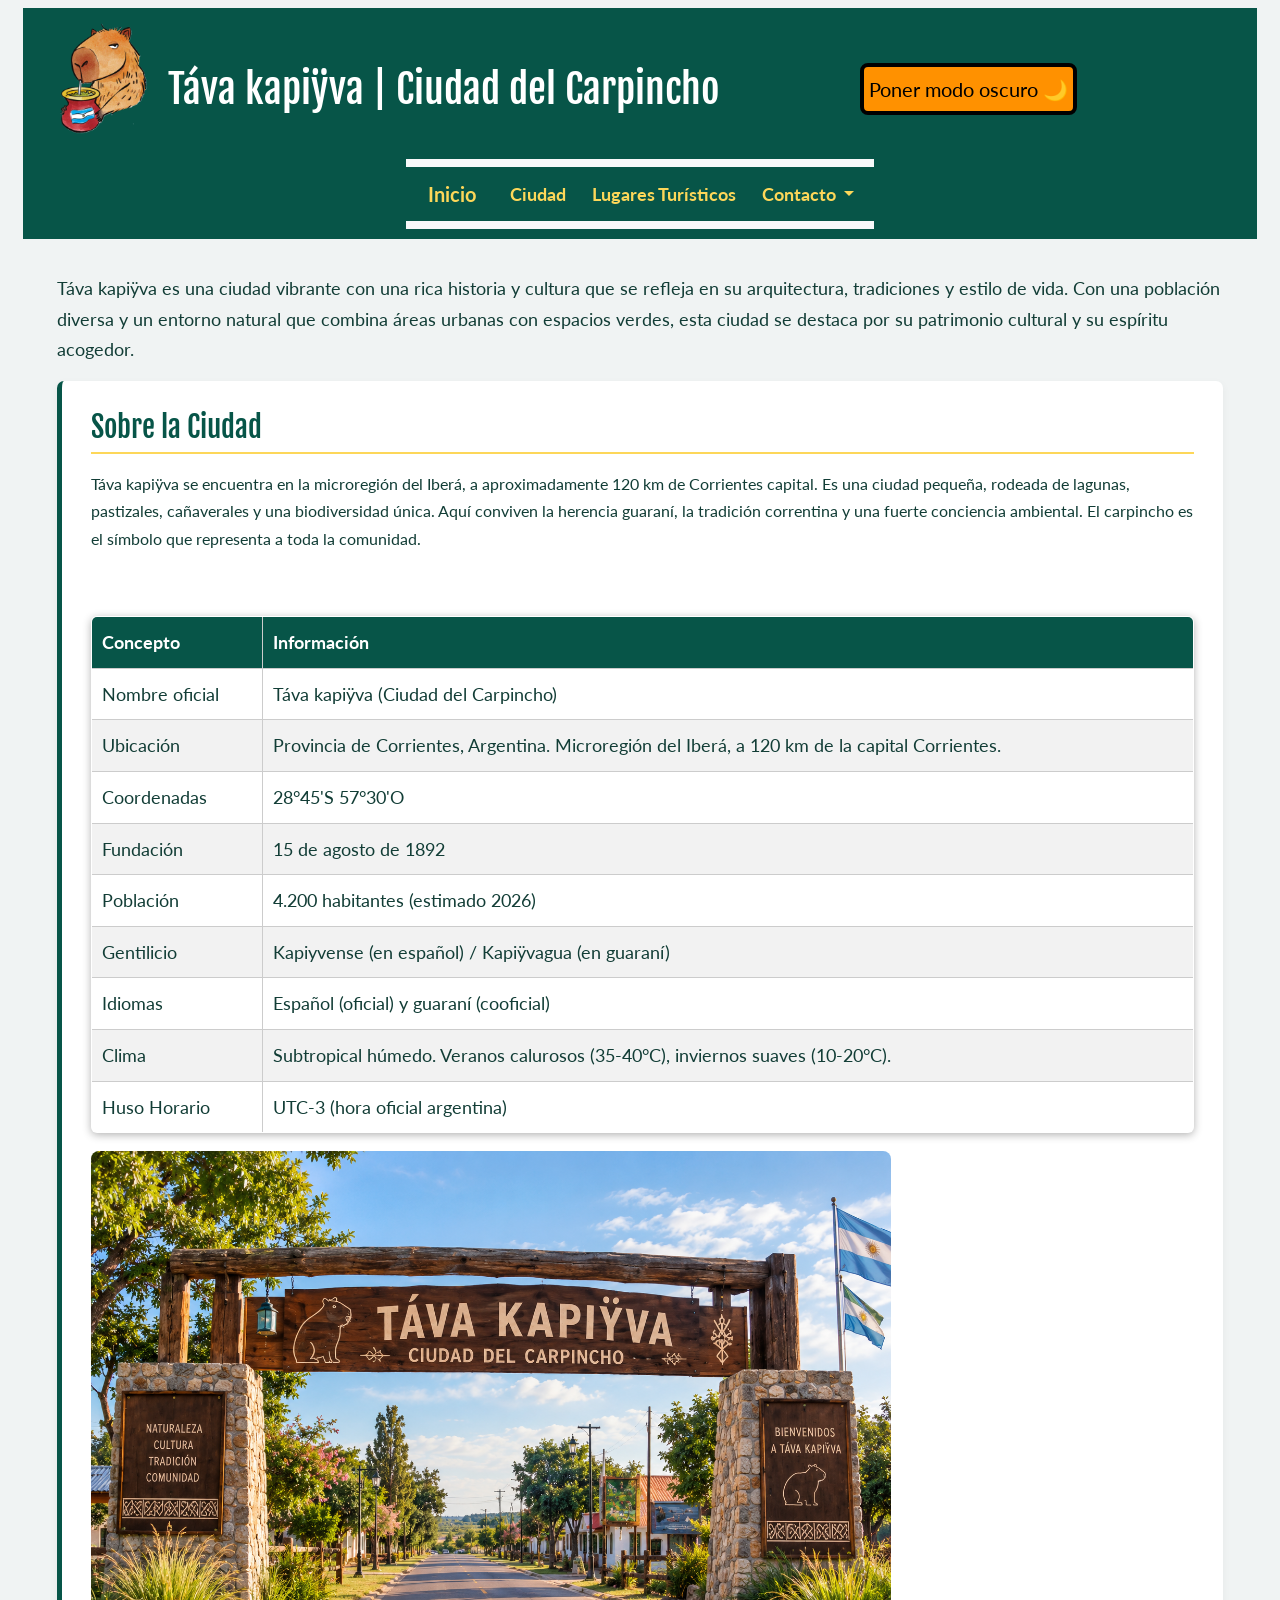
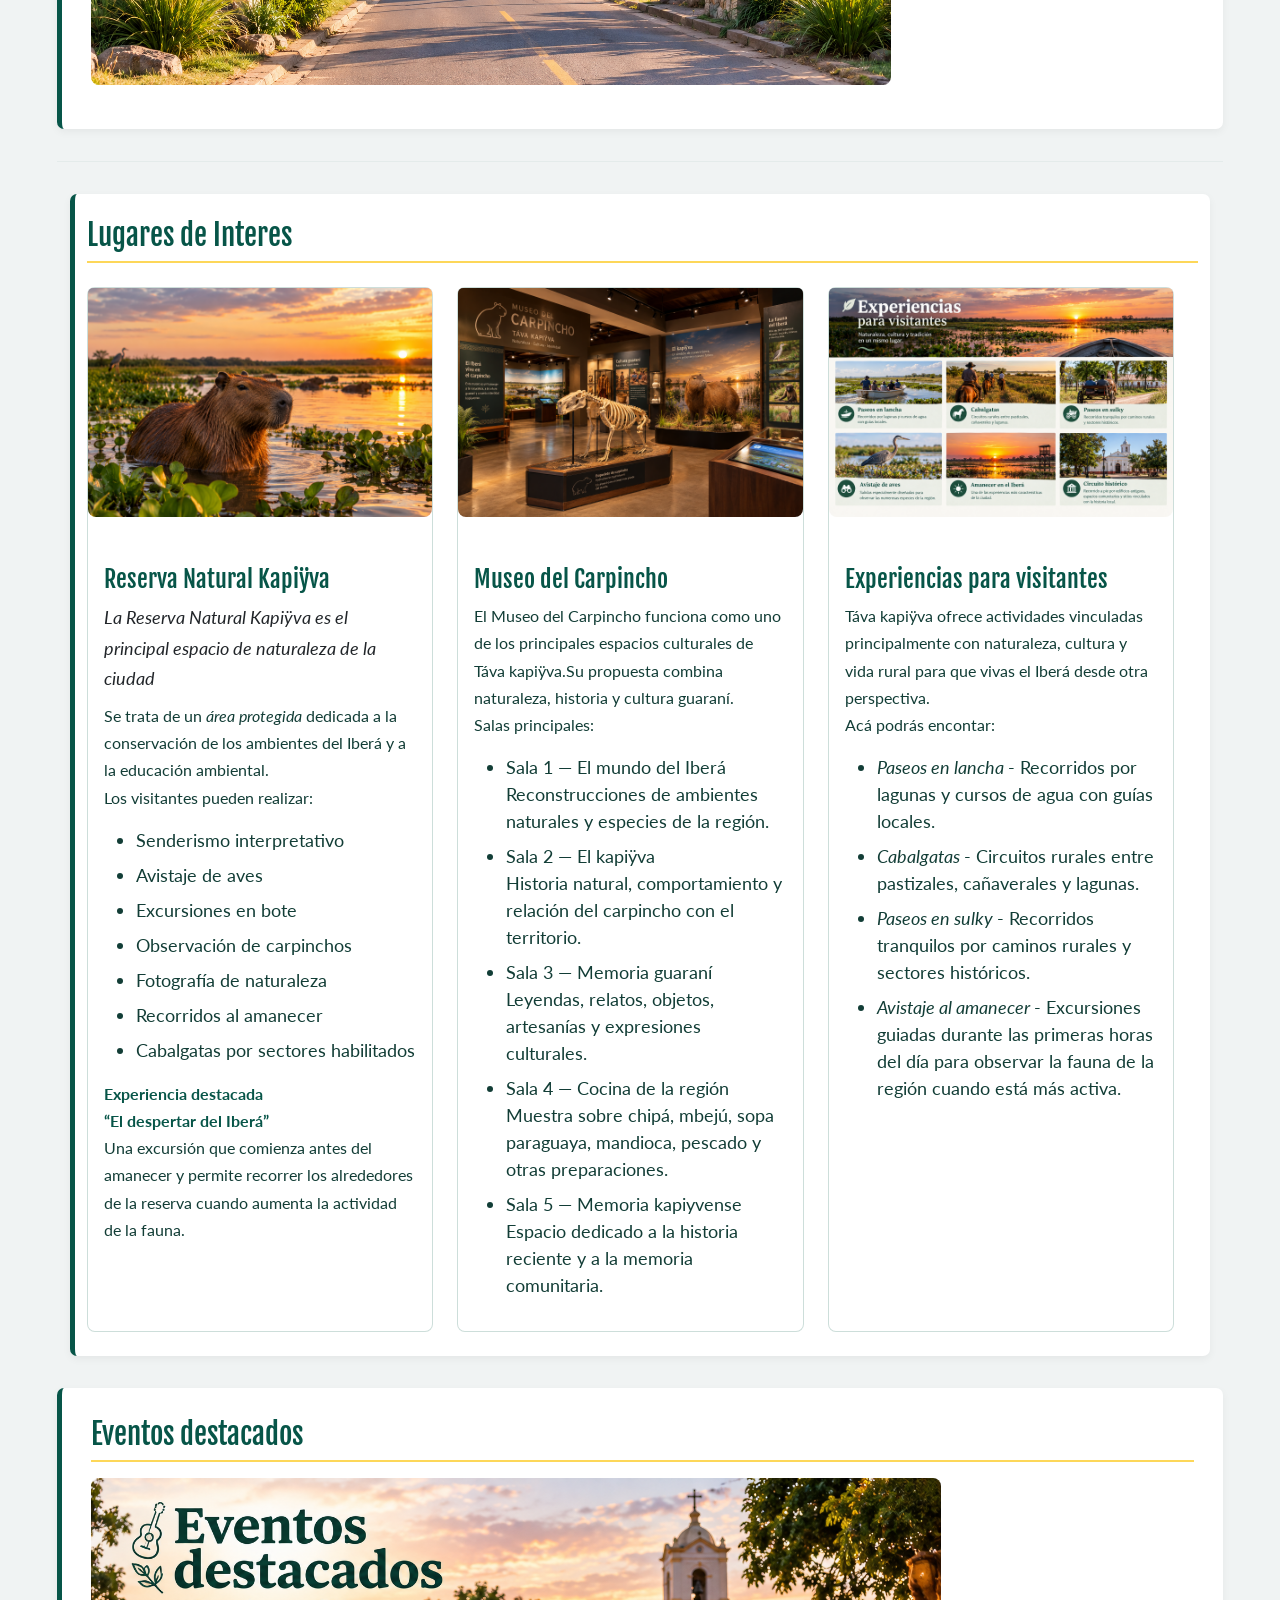
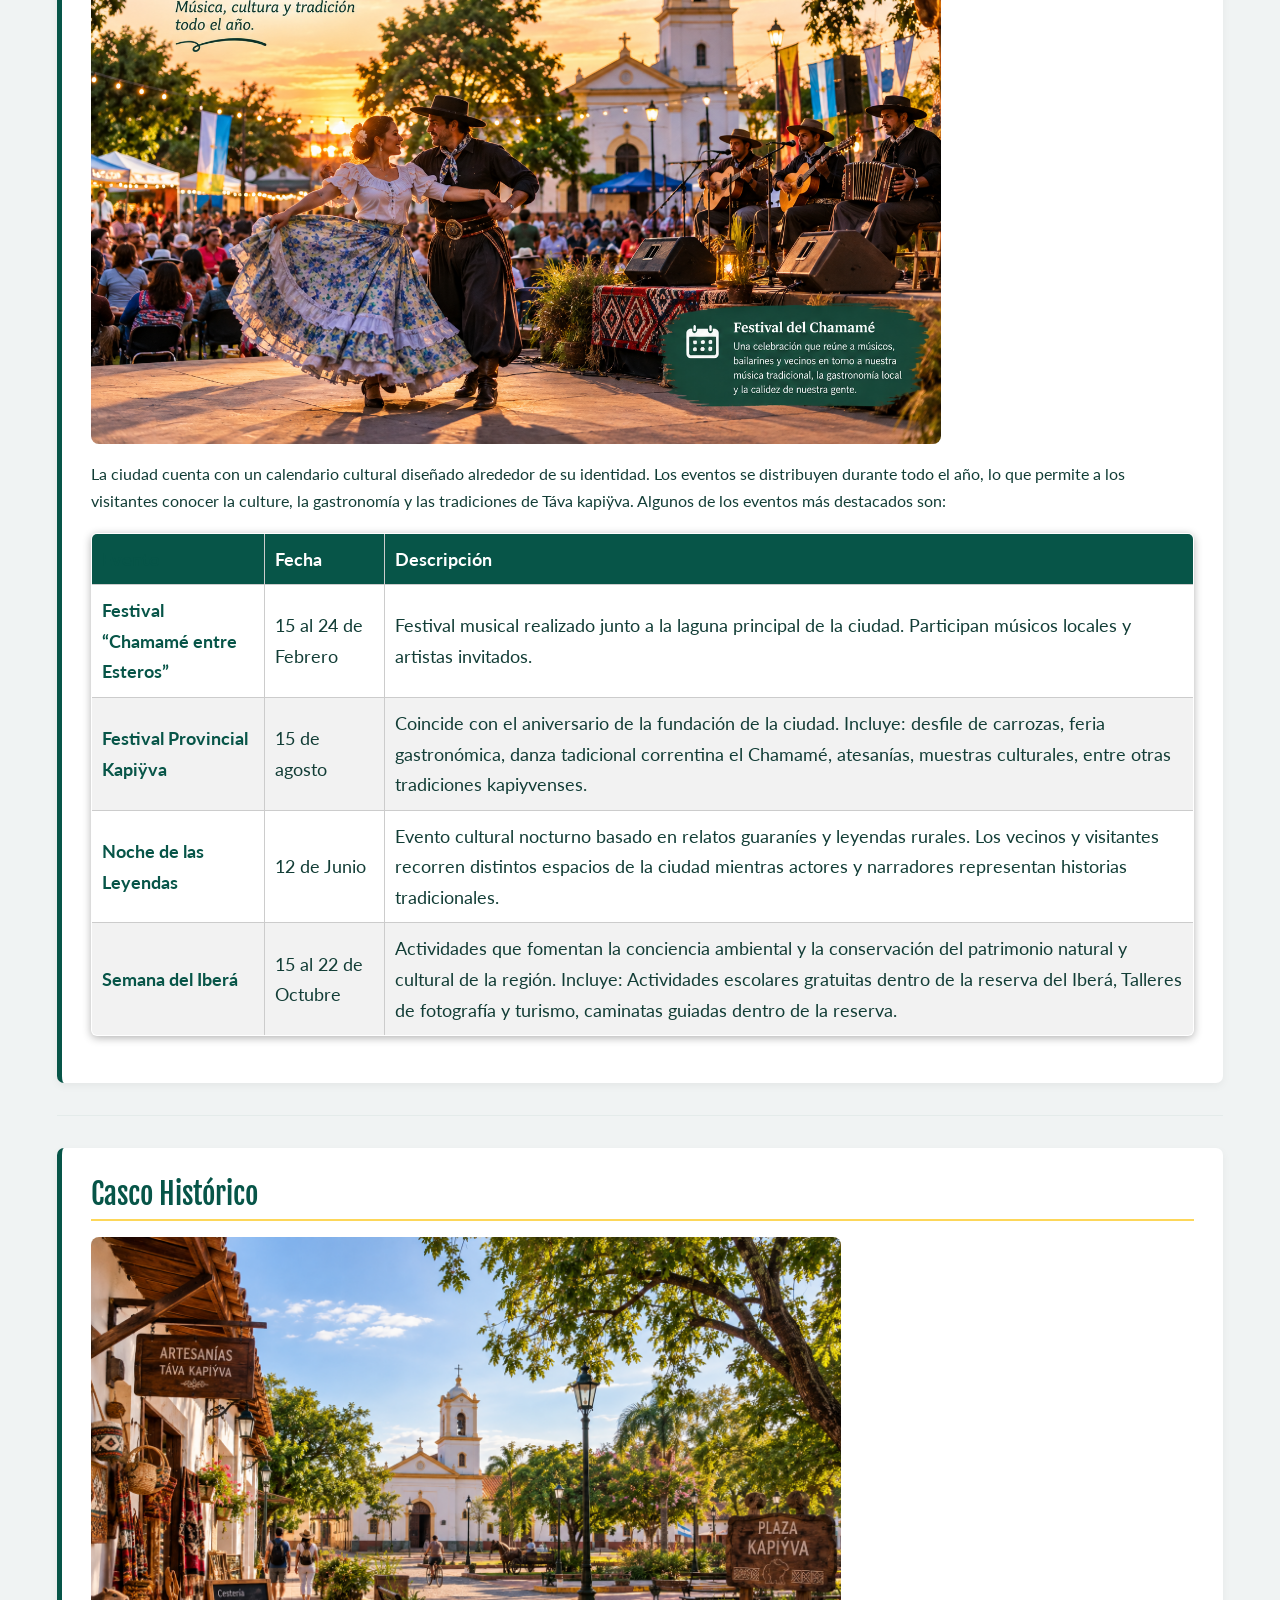
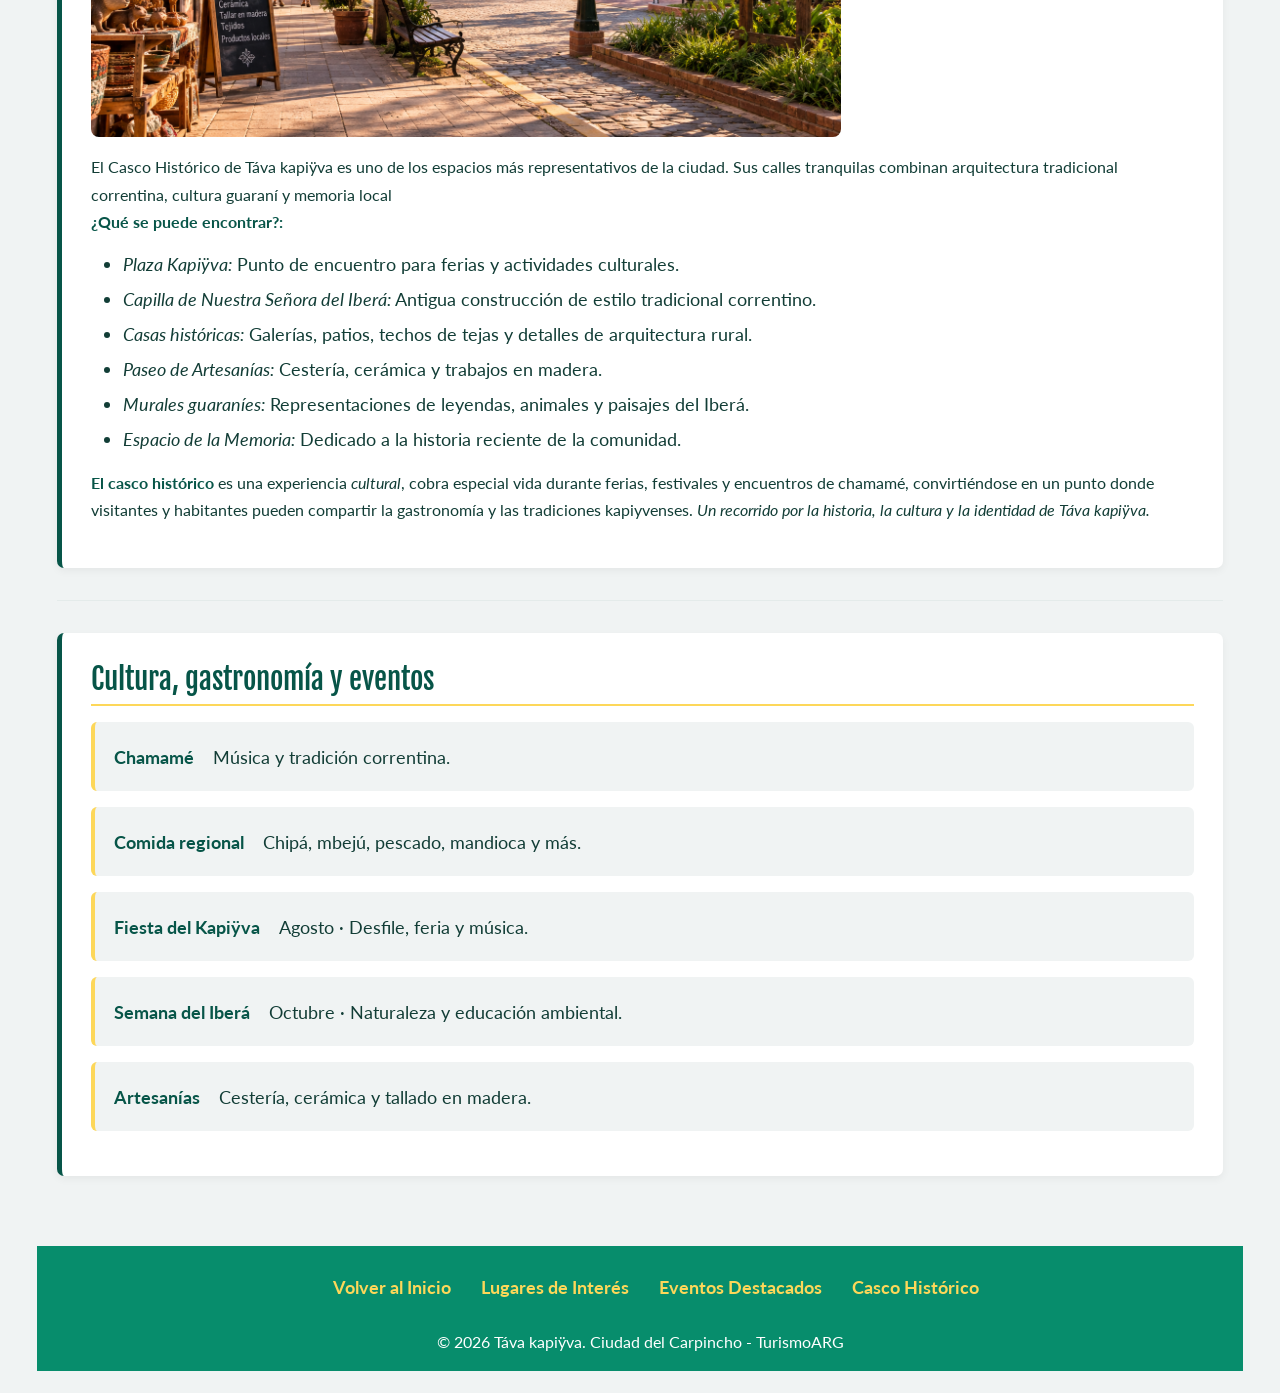
==== index.html @ 10a4587e "feat: Agregue un boton para poner modo oscuro o claro" ====
<!DOCTYPE html>
<html lang="es">

<head>
    <meta charset="UTF-8">
    <meta name="viewport" content="width=device-width, initial-scale=1.0">
    <title> Táva kapiÿva - TursimoARG </title>

    <link rel="shortcut icon" href="./Imagenes/logo-corrientes.png">

    <link href="https://cdn.jsdelivr.net/npm/bootstrap@5.3.3/dist/css/bootstrap.min.css" rel="stylesheet">
    <link rel="preconnect" href="https://fonts.googleapis.com">
    <link rel="preconnect" href="https://fonts.gstatic.com" crossorigin>

    <link href="https://fonts.googleapis.com/css2?family=Fjalla+One&display=swap" rel="stylesheet">
    <link rel="preconnect" href="https://fonts.googleapis.com">
    <link rel="preconnect" href="https://fonts.gstatic.com" crossorigin>

    <link
        href="https://fonts.googleapis.com/css2?family=Lato:ital,wght@0,100;0,300;0,400;0,700;0,900;1,100;1,300;1,400;1,700;1,900&display=swap"
        rel="stylesheet">
    <link rel="stylesheet" href="CSS/estilos.css">
</head>

<body>
    <header id="Inicio">
        <div>
            <img src="Imagenes/logo-corrientes.png" alt="Logo de Táva kapiÿva">
            <h1> Táva kapiÿva | Ciudad del Carpincho </h1>
            <button id="btn-cambio"> Poner modo oscuro 🌙 </button>
        </div>
        <nav class="navbar navbar-expand-lg bg-body-tertiary">
        <div class="container-fluid">
            <a class="navbar-brand" href="index.html"> Inicio </a>
            <button class="navbar-toggler" type="button" data-bs-toggle="collapse" data-bs-target="#navbarScroll" aria-controls="navbarScroll" aria-expanded="false" aria-label="Toggle navigation">
            <span class="navbar-toggler-icon"></span>
            </button>
            <div class="collapse navbar-collapse" id="navbarScroll">
            <ul class="navbar-nav me-auto my-2 my-lg-0 navbar-nav-scroll">
                <li class="nav-item">
                <a class="nav-link" href="ciudad.html"> Ciudad </a>
                </li>
                <li class="nav-item">
                <a class="nav-link" href="lugares.html"> Lugares Turísticos </a>
                </li>
                <li class="nav-item dropdown">
                <a class="nav-link dropdown-toggle" href="contacto.html" role="button" data-bs-toggle="dropdown" aria-expanded="false">
                    Contacto
                </a>
                <ul class="dropdown-menu">
                    <li><a class="dropdown-item" href="contacto.html"> Ir a Contacto </a></li>
                    <li><a class="dropdown-item" href="mailto:turismotavacorrientes@gmail.com" rel="noopener noreferrer"> Escribinos </a></li>
                </ul>
            </ul>
            </div>
        </div>
        </nav>
    </header>

    <main>
        <div>
            <p> Táva kapiÿva es una ciudad vibrante con una rica historia y cultura que se refleja en su arquitectura,
                tradiciones y estilo de vida. Con una población diversa y un entorno natural que combina áreas urbanas
                con espacios verdes, esta ciudad se destaca por su patrimonio cultural y su espíritu acogedor. </p>
        </div>
        <section id="SobreLaCiudad">
            <h2> Sobre la Ciudad </h2>
            <div>
                <p>
                    Táva kapiÿva se encuentra en la microregión del Iberá, a aproximadamente 120 km de Corrientes
                    capital. Es una ciudad pequeña, rodeada de lagunas, pastizales, cañaverales y una biodiversidad
                    única. Aquí conviven la herencia guaraní, la tradición correntina y una fuerte conciencia ambiental.
                    El carpincho es el símbolo que representa a toda la comunidad.
                </p>
            </div>
            <br>
            <table border="1">
                <thead>
                    <tr>
                        <th>
                            Concepto
                        </th>
                        <th>
                            Información
                        </th>
                    </tr>
                </thead>
                <tbody>
                    <tr>
                        <td>
                            Nombre oficial
                        </td>
                        <td>
                            Táva kapiÿva (Ciudad del Carpincho)
                        </td>
                    </tr>
                    <tr>
                        <td>
                            Ubicación
                        </td>
                        <td>
                            Provincia de Corrientes, Argentina. Microregión del Iberá, a 120 km de la capital
                            Corrientes.
                        </td>
                    </tr>
                    <tr>
                        <td>
                            Coordenadas
                        </td>
                        <td>
                            28°45'S 57°30'O
                        </td>
                    </tr>
                    <tr>
                        <td>
                            Fundación
                        </td>
                        <td>
                            15 de agosto de 1892
                        </td>
                    </tr>
                    <tr>
                        <td>
                            Población
                        </td>
                        <td>
                            4.200 habitantes (estimado 2026)
                        </td>
                    </tr>
                    <tr>
                        <td>
                            Gentilicio
                        </td>
                        <td>
                            Kapiyvense (en español) / Kapiÿvagua (en guaraní)
                        </td>
                    </tr>
                    <tr>
                        <td>
                            Idiomas
                        </td>
                        <td>
                            Español (oficial) y guaraní (cooficial)
                        </td>
                    </tr>
                    <tr>
                        <td>
                            Clima
                        </td>
                        <td>
                            Subtropical húmedo. Veranos calurosos (35-40°C), inviernos suaves (10-20°C).
                        </td>
                    </tr>
                    <tr>
                        <td>
                            Huso Horario
                        </td>
                        <td>
                            UTC-3 (hora oficial argentina)
                        </td>
                    </tr>
                </tbody>
            </table>
            <img src="Imagenes/EntradadelaCiudad.png" alt="Entrada de Táva kapiÿva" width="800">
        </section>
        <hr>
        <section id="LugaresDeInteres" class="container py-4">
            <h2 class="mb-4"> Lugares de Interes </h2>

            <div class="row g-4">

                <div class="col-12 col-md-6 col-lg-4">
                    <div class="card h-100">
                        <img src="Imagenes/CarpinchoenelIberá.png" class="card-img-top" alt="Carpincho en el Iberá">
                        <div class="card-body">
                            <h3 class="card-title"> Reserva Natural Kapiÿva </h3>
                            <em> La Reserva Natural Kapiÿva es el principal espacio de naturaleza de la ciudad </em>
                            <p class="card-text mt-2">
                                Se trata de un <em>área protegida</em> dedicada a la conservación de los ambientes del
                                Iberá y a la educación ambiental.<br> Los visitantes pueden realizar:
                            </p>
                            <ul>
                                <li> Senderismo interpretativo </li>
                                <li> Avistaje de aves </li>
                                <li> Excursiones en bote </li>
                                <li> Observación de carpinchos </li>
                                <li> Fotografía de naturaleza </li>
                                <li> Recorridos al amanecer </li>
                                <li> Cabalgatas por sectores habilitados </li>
                            </ul>
                            <p class="card-text">
                                <strong>Experiencia destacada</strong><br>
                                <strong>“El despertar del Iberá”</strong><br> Una excursión que comienza antes del
                                amanecer y permite recorrer los alrededores de la reserva cuando aumenta la actividad de
                                la fauna.
                            </p>
                        </div>
                    </div>
                </div>

                <div class="col-12 col-md-6 col-lg-4">
                    <div class="card h-100">
                        <img src="Imagenes/MuseodelCarpincho.png" class="card-img-top" alt="Museo del Carpincho">
                        <div class="card-body">
                            <h3 class="card-title">Museo del Carpincho</h3>
                            <p class="card-text">
                                El Museo del Carpincho funciona como uno de los principales espacios culturales de Táva
                                kapiÿva.Su propuesta combina naturaleza, historia y cultura guaraní. <br> Salas
                                principales:
                            </p>
                            <ul>
                                <li>
                                    Sala 1 — El mundo del Iberá <br> Reconstrucciones de ambientes naturales y especies
                                    de la región.
                                </li>
                                <li>
                                    Sala 2 — El kapiÿva <br> Historia natural, comportamiento y relación del carpincho
                                    con el territorio.
                                </li>
                                <li>
                                    Sala 3 — Memoria guaraní<br> Leyendas, relatos, objetos, artesanías y expresiones
                                    culturales.
                                </li>
                                <li>
                                    Sala 4 — Cocina de la región<br> Muestra sobre chipá, mbejú, sopa paraguaya,
                                    mandioca, pescado y otras preparaciones.
                                </li>
                                <li>
                                    Sala 5 — Memoria kapiyvense<br>Espacio dedicado a la historia reciente y a la
                                    memoria comunitaria.
                                </li>
                            </ul>
                        </div>
                    </div>
                </div>

                <div class="col-12 col-md-6 col-lg-4">
                    <div class="card h-100">
                        <img src="Imagenes/ExperienciasparaVisitantes.png" class="card-img-top"
                            alt="Ejemplos de algunas experiencias para los visitantes">
                        <div class="card-body">
                            <h3 class="card-title"> Experiencias para visitantes </h3>
                            <p class="card-text">
                                Táva kapiÿva ofrece actividades vinculadas principalmente con naturaleza, cultura y vida
                                rural para que vivas el Iberá desde otra perspectiva.<br>Acá podrás encontar:
                            </p>
                            <ul>
                                <li>
                                    <em> Paseos en lancha </em> - Recorridos por lagunas y cursos de agua con guías
                                    locales.
                                </li>
                                <li>
                                    <em> Cabalgatas </em> - Circuitos rurales entre pastizales, cañaverales y lagunas.
                                </li>
                                <li>
                                    <em> Paseos en sulky </em> - Recorridos tranquilos por caminos rurales y sectores
                                    históricos.
                                </li>
                                <li>
                                    <em> Avistaje al amanecer </em> - Excursiones guiadas durante las primeras horas del
                                    día para observar la fauna de la región cuando está más activa.
                                </li>
                            </ul>
                        </div>
                    </div>
                </div>

            </div>
        </section>
        <section id="EventosDestacados">
            <h2> Eventos destacados </h2>
            <img src="Imagenes/EventosDestacados.png"
                alt="El Festival del Chamame uno de los Eventos Destacados de Táva Kapiÿva" width="850">
            <p>
                La ciudad cuenta con un calendario cultural diseñado alrededor de su identidad. Los eventos se
                distribuyen durante todo el año, lo que permite a los visitantes conocer la culture, la gastronomía y
                las tradiciones de Táva kapiÿva. Algunos de los eventos más destacados son:
            </p>
            <table border="1">
                <thead>
                    <tr>
                        <th><strong> Evento </strong></th>
                        <th> Fecha </th>
                        <th> Descripción </th>
                    </tr>
                </thead>
                <tbody>
                    <tr>
                        <td> <strong> Festival “Chamamé entre Esteros” </strong> </td>
                        <td> 15 al 24 de Febrero </td>
                        <td> Festival musical realizado junto a la laguna principal de la ciudad. Participan músicos
                            locales y artistas invitados. </td>
                    </tr>
                    <tr>
                        <td> <strong>Festival Provincial Kapiÿva</strong> </td>
                        <td> 15 de agosto </td>
                        <td> Coincide con el aniversario de la fundación de la ciudad. Incluye: desfile de carrozas,
                            feria gastronómica, danza tadicional correntina el Chamamé, atesanías, muestras culturales,
                            entre otras tradiciones kapiyvenses. </td>
                    </tr>
                    <tr>
                        <td> <strong> Noche de las Leyendas </strong> </td>
                        <td> 12 de Junio </td>
                        <td> Evento cultural nocturno basado en relatos guaraníes y leyendas rurales. Los vecinos y
                            visitantes recorren distintos espacios de la ciudad mientras actores y narradores
                            representan historias tradicionales. </td>
                    </tr>
                    <tr>
                        <td> <strong> Semana del Iberá </strong> </td>
                        <td> 15 al 22 de Octubre </td>
                        <td> Actividades que fomentan la conciencia ambiental y la conservación del patrimonio natural y
                            cultural de la región. Incluye: Actividades escolares gratuitas dentro de la reserva del
                            Iberá, Talleres de fotografía y turismo, caminatas guiadas dentro de la reserva. </td>
                    </tr>
                </tbody>
            </table>
        </section>
        <hr>
        <section id="CascoHistórico">
            <h2> Casco Histórico </h2>
            <img src="Imagenes/CascoHistorico.png" alt="El Casco Histórico de Táva kapiÿva" width="750">
            <p>
                El Casco Histórico de Táva kapiÿva es uno de los espacios más representativos de la ciudad. Sus calles
                tranquilas combinan arquitectura tradicional correntina, cultura guaraní y memoria local
                <br>
                <strong>¿Qué se puede encontrar?:</strong>
            </p>
            <ul>
                <li>
                    <em>Plaza Kapiÿva:</em> Punto de encuentro para ferias y actividades culturales.
                </li>
                <li>
                    <em>Capilla de Nuestra Señora del Iberá:</em> Antigua construcción de estilo tradicional correntino.
                </li>
                <li>
                    <em>Casas históricas:</em> Galerías, patios, techos de tejas y detalles de arquitectura rural.
                </li>
                <li>
                    <em>Paseo de Artesanías:</em> Cestería, cerámica y trabajos en madera.
                </li>
                <li>
                    <em>Murales guaraníes:</em> Representaciones de leyendas, animales y paisajes del Iberá.
                </li>
                <li>
                    <em>Espacio de la Memoria:</em> Dedicado a la historia reciente de la comunidad.
                </li>
            </ul>
            <p>
                <strong>El casco histórico</strong> es una experiencia <em>cultural</em>, cobra especial vida durante
                ferias, festivales y encuentros de chamamé, convirtiéndose en un punto donde visitantes y habitantes
                pueden compartir la gastronomía y las tradiciones kapiyvenses. <em> Un recorrido por la historia, la
                    cultura y la identidad de Táva kapiÿva.</em>
            </p>
        </section>
        <hr>
        <section id="CulturaGastronomíaYEventos">
            <h2> Cultura, gastronomía y eventos </h2>
            <dl>
                <dt> Chamamé </dt>
                <dd>Música y tradición correntina.</dd>
            </dl>

            <dl>
                <dt> Comida regional </dt>
                <dd>Chipá, mbejú, pescado, mandioca y más.</dd>
            </dl>

            <dl>
                <dt> Fiesta del Kapiÿva </dt>
                <dd>Agosto · Desfile, feria y música.</dd>
            </dl>

            <dl>
                <dt> Semana del Iberá </dt>
                <dd>Octubre · Naturaleza y educación ambiental.</dd>
            </dl>

            <dl>
                <dt> Artesanías </dt>
                <dd>Cestería, cerámica y tallado en madera.</dd>
            </dl>
        </section>
    </main>

    <footer id="Final">
        <ul>
            <li> <a href="#Inicio"> Volver al Inicio </a></li>
            <li> <a href="#LugaresDeInteres"> Lugares de Interés </a></li>
            <li> <a href="#EventosDestacados"> Eventos Destacados </a></li>
            <li> <a href="#CascoHistórico"> Casco Histórico </a></li>
        </ul>
        <small> &copy; 2026 Táva kapiÿva. Ciudad del Carpincho - TurismoARG </small>
    </footer>

    <script src="https://cdn.jsdelivr.net/npm/bootstrap@5.3.3/dist/js/bootstrap.bundle.min.js"></script>
    <script src="JavaScript/scripts"></script>
</body>

</html>
---- CSS/estilos.css ----
/* Variables */
:root {
    --color-fondo: #f0f3f3;
    --color-header: #075548;
    --color-footer: #078d6c;
    --color-texto-principal: #123D36;
    --color-texto-secundario: #ffffff;
    --color-acento: #fdd759;
    --color-hover: #ff9100;
    --fuente-titulos: "Fjalla One", Arial, sans-serif;
    --fuente-principal: "Lato", Arial, sans-serif;
    --color-sombra: rgba(0, 0, 0, 0.05);
    --color-borde-tarjeta: rgba(7, 90, 70, 0.2);
}

/* Reset */
* {
    box-sizing: border-box;
    margin: 0;
    padding: 0;
    max-width: 100%;
}


/* Class del modo oscuro */
.header-footer-oscuro {
    background-color: #181818;
}
.body-oscuro {
    background-color: #000000;
}
.main-modo-oscuro {
    background-color: #181818;
}

/* Body */
body {
    font-family: var(--fuente-principal);
    font-size: 18px;
    line-height: 1.7;
    background-color: var(--color-fondo);
    color: var(--color-texto-principal);
    max-width: 1250px;
    margin: auto;
    padding: 0.5rem;
}

/* Header */
header {
    display: flex;
    flex-direction: column;
    justify-content: flex-start;
    background-color: var(--color-header);
    color: var(--color-texto-secundario);
    padding: 10px 20px;
    width: 100%;
}

header img {
    display: flex;
    align-items: flex-start;
    justify-content: flex-start;
    width: 125px;
}


/* Imagen y texto alineados */
header div {
    display: flex;
    flex-direction: row;
    align-items: center;
    margin-left: 0;
}

header div h1 {
    margin: 0;
    padding: 0;
}

/* Boton de modo oscuro/claro */

header button {
    background-color: #ff9100;
    color: black;
    border: 4px solid black;
    margin-left: 140px;
    border-radius: 8px;
    cursor: pointer;
    font-size: 20px;
    padding: 5px;
}

header button:hover {
    background-color: #4d998a;
}

/* Nav y footer */

.navbar {
    display: flex;
    flex-direction: row;
    justify-content: center;
    gap: 15px;
    margin-left: auto;
    margin-right: auto;
    width: max-content;
}

nav div {
    background-color: var(--color-header);
}

.navbar a,
footer a {
    text-decoration: none;
    color: var(--color-acento);
    font-family: var(--fuente-principal);
    font-weight: 700;
    padding: 10px;
    display: inline-block;
    transition: transform 0.3s ease, color 0.3s ease;
}

.navbar a:hover,
footer a:hover {
    color: var(--color-hover);
    transform: translateY(-3px);
}

footer {
    display: flex;
    flex-direction: column;
    justify-content: center;
    align-items: center;
    background-color: var(--color-footer);
    color: var(--color-texto-secundario);
    padding: 1rem;
    margin: 14px;
}

/* Elementos del menú */
nav ul,
footer ul {
    display: flex;
    gap: 10px;
    list-style: none;
}

/* Main */
main {
    padding: 1.5rem;
    margin: 10px;
}

/* Section */
section {
    background-color: var(--color-texto-secundario);
    padding: 1.8rem;
    margin-top: 1rem;
    margin-bottom: 2rem;
    border-radius: 7px;
    box-shadow: 0 3px 8px var(--color-sombra);
    border-left: 5px solid var(--color-header);
}

section h2 {
    color: var(--color-header);
    font-size: 1.8rem;
    margin-bottom: 1rem;
    padding-bottom: 0.5rem;
    border-bottom: 2px solid var(--color-acento);
}

section h3 {
    color: var(--color-texto-principal);
    font-size: 1.5rem;
    margin-top: 1rem;
    margin-bottom: 0.7rem;
}

section p {
    font-family: var(--fuente-principal);
    color: var(--color-texto-principal);
    font-size: 1rem;
    line-height: 1.7;
    margin-bottom: 1rem;
}

section strong {
    font-family: var(--fuente-principal);
    color: var(--color-header);
    font-weight: bold;
}

section em {
    font-style: italic;
}

section ul {
    margin-left: 1.5rem;
    margin-bottom: 1rem;
    padding-left: 0.5rem;
}

section li {
    font-family: var(--fuente-principal);
    color: var(--color-texto-principal);
    margin-bottom: 0.5rem;
    line-height: 1.5;
}

section li p {
    margin-top: 0.2rem;
    margin-bottom: 0.4rem;
}

.tarjeta, .lugar {
    background-color: var(--color-fondo);
    padding: 1.2rem;
    margin-top: 1.1rem;
    margin-bottom: 1.1rem;
    border-radius: 6px;
    border: 1px solid var(--color-borde-tarjeta);
}

#información ul {
    list-style: none;
}

/* mark */

#importante {
    background-color: #fbe392;
}

/* hr y dl */

hr {
    border: 0;
    height: 1px;
    background-color: var(--color-borde-tarjeta);
    margin: 2rem 0;
}

dl {
    display: grid;
    grid-template-columns: auto 3fr;
    gap: 0.5rem 1.2rem;
    background-color: var(--color-fondo);
    padding: 1.2rem;
    border-radius: 6px;
    border-left: 4px solid var(--color-acento);
}

dt {
    font-family: var(--fuente-principal);
    color: var(--color-header);
    font-weight: bold;
}

dd {
    margin: 0;
    font-family: var(--fuente-principal);
    color: var(--color-texto-principal);
}

/* Artículo */
article {
    background-color: var(--color-fondo);
    padding: 1.2rem;
    margin-top: 1.1rem;
    margin-bottom: 1.1rem;
    border-radius: 6px;
    border: 1px solid var(--color-borde-tarjeta);
}

article h2 {
    color: var(--color-header);
    font-size: 1.8rem;
    margin-top: 1rem;
    margin-bottom: 0.7rem;
}

/* Titulo y subtitulos */
h1, h2, h3 {
    font-family: var(--fuente-titulos);
}

h4 {
    font-family: var(--fuente-principal);
}

/* Imagenes */

img {
    max-width: 100%;
    height: auto;
    display: block;
    margin-bottom: 1rem;
    border-radius: 8px;
    transition: transform 0.3s ease;
}

img:hover {
    transform: scale(1.05);
    cursor: pointer;
}

.carousel-item img {
    width: 450px;
    object-fit: cover;
}

/* Imagenes de Lugares.html */

#LugaresTuristicos img {
    width: 100%;
    height: auto;
    display: block;
    margin-bottom: 1rem;
    border-radius: 8px;
    transition: none;
    transform: none;
}

/* Tabla */

table {
    width: 100%;
    border-collapse: collapse;
    margin: 18px 0;
    border-radius: 6px;
    overflow: hidden;
    box-shadow: 0 2px 8px rgba(0, 0, 0, 0.3);
}

th,
td {
    border: 1px solid #ccc;
    padding: 10px;
    text-align: left;

}

thead {
    background-color: var(--color-header);
    color: white;
}

tbody tr:nth-child(even) {
    background-color: #f2f2f2;
}

tbody tr:hover {
    background-color: #d1e7dd;
    cursor: pointer;
}

/* FORMULARIO */

form input,
form textarea,
form select {
    width: 100%;
    padding: 10px;
    margin: 8px 0;
    border: 1px solid #929191;
    border-radius: 5px;
    box-sizing: border-box;
}

form button {
    background-color: var(--color-header);
    color: white;
    padding: 10px 20px;
    border: none;
    border-radius: 5px;
    cursor: pointer;
}

form button:hover {
    background-color: #4d998a
}

.card {
    background-color: var(--color-texto-secundario);
    border: 1px solid var(--color-borde-tarjeta);
    border-radius: 8px;
}

.card-title {
    color: var(--color-header);
    font-family: var(--fuente-titulos);
}

.card-text {
    color: var(--color-texto-principal);
    font-family: var(--fuente-principal);
}

/*
    Integrante 3 - Flexbox Lugares */

.lugares-flex {
    display:flex;
    flex-wrap:wrap;
    gap: 24px;
    justify-content: center;
    padding:20px;
    list-style:none;
}

.lugar {
    flex: 1 1 400px;
    max-width: 100%;
    background:white;
    border-radius:12px;
    padding:20px;
    box-shadow: 0 4px 12px rgba(0,0,0,0.1);
    display:flex;
    flex-direction: column;
    gap:12px;
}

.lugar img{
    width:100%;
    height:200px;
    object-fit: cover;
    border-radius:8px;
    position:relative;
}
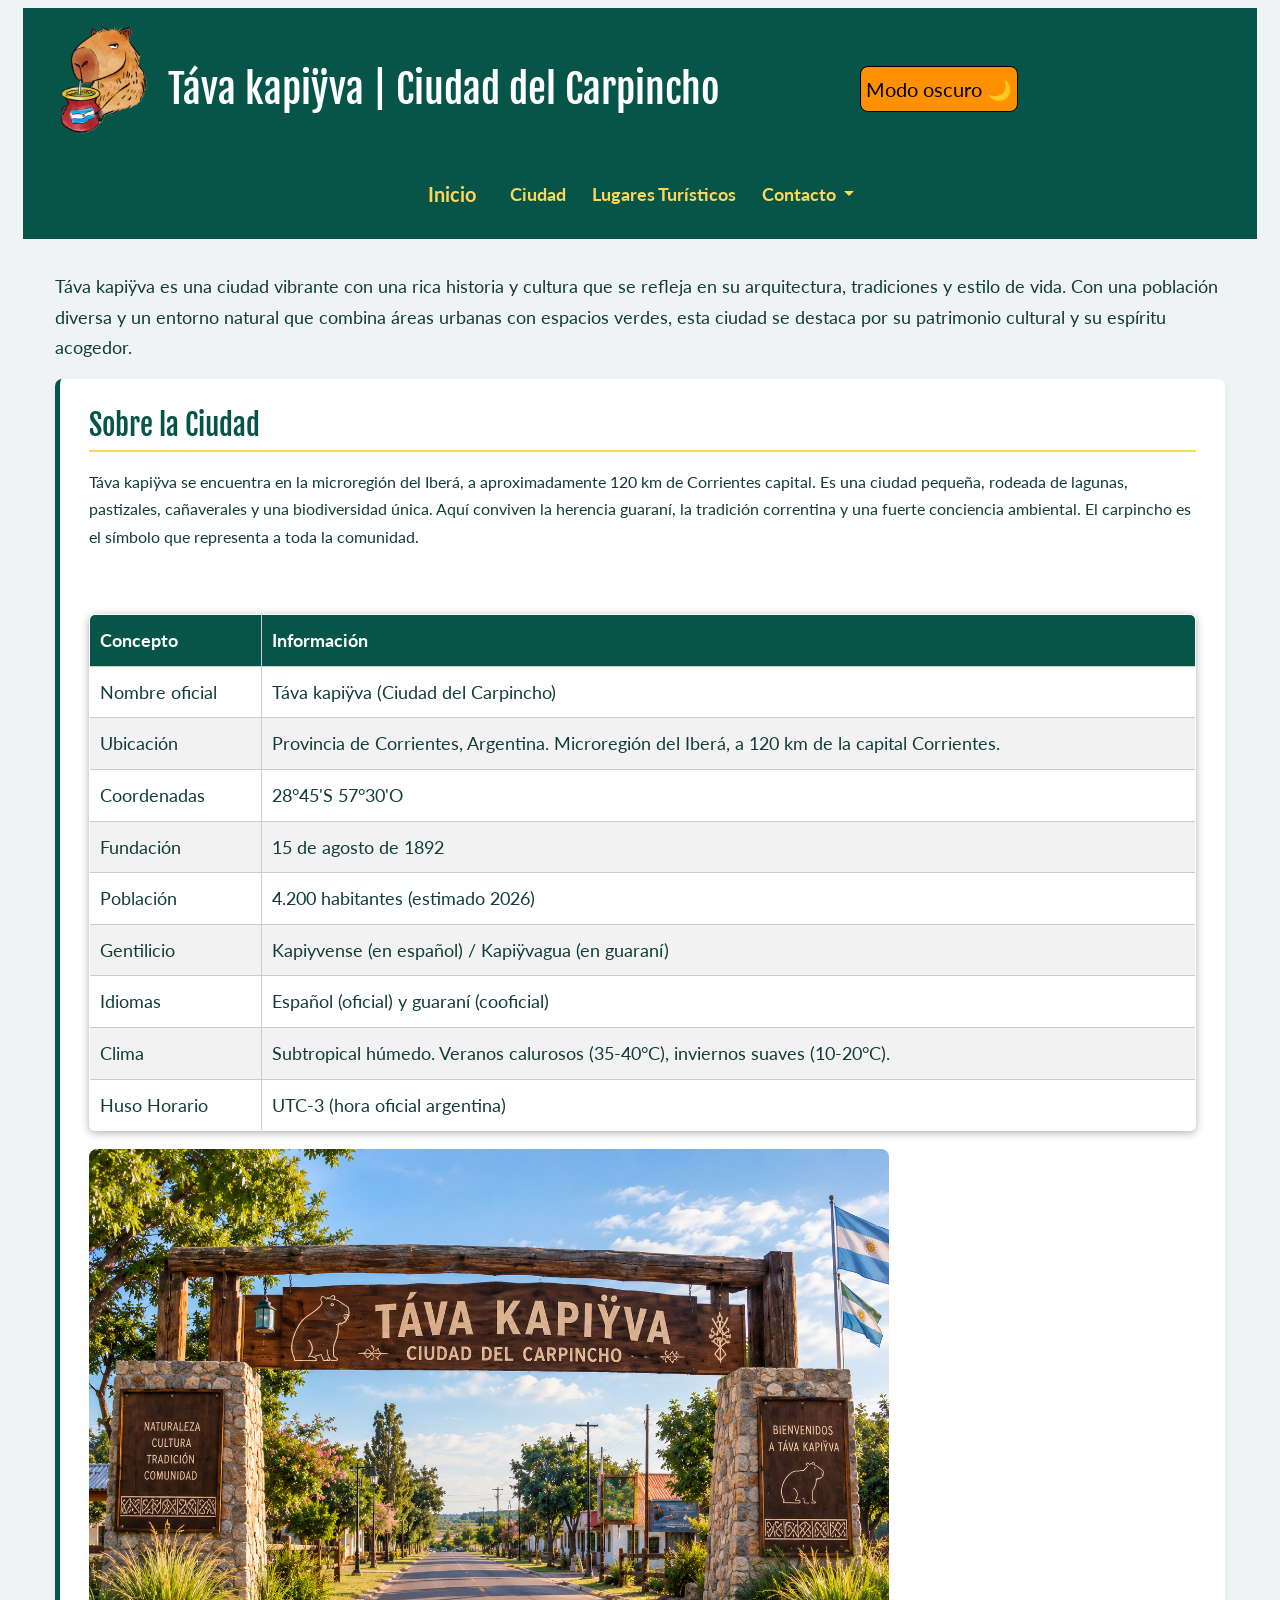
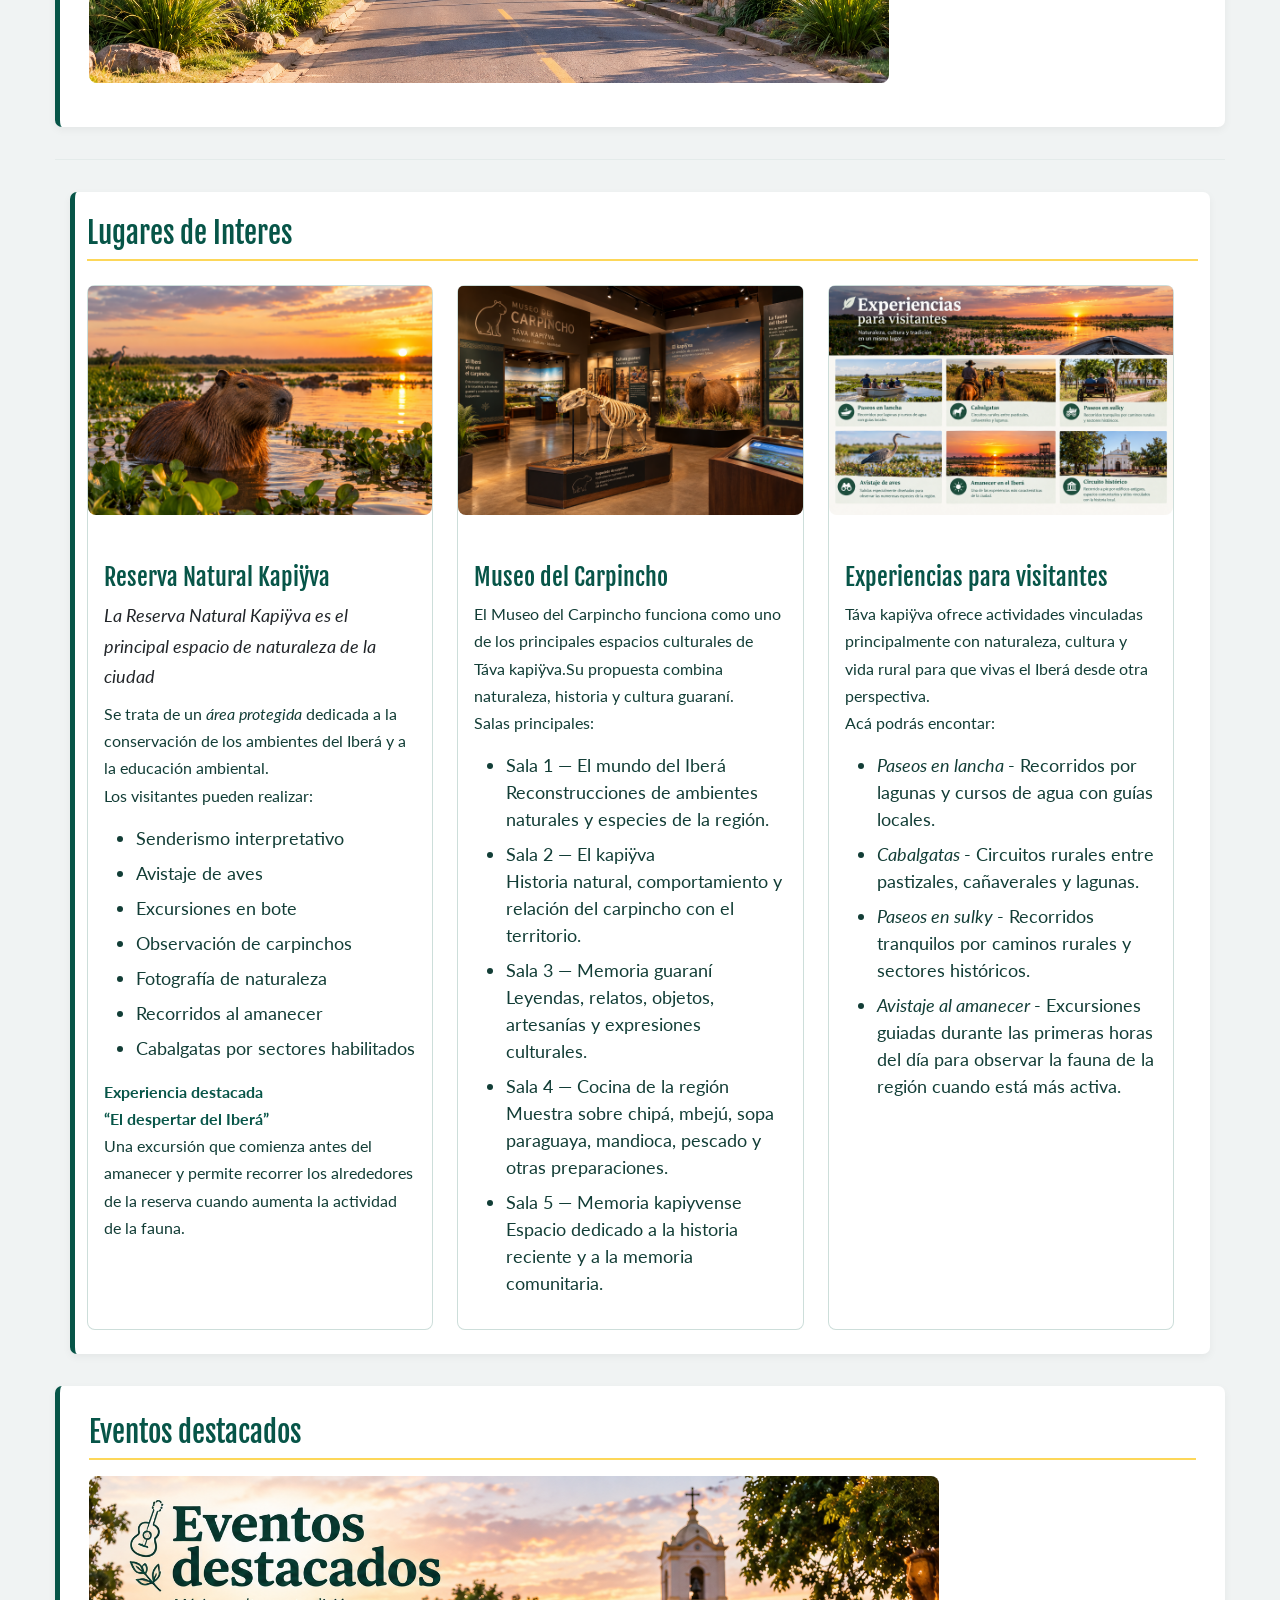
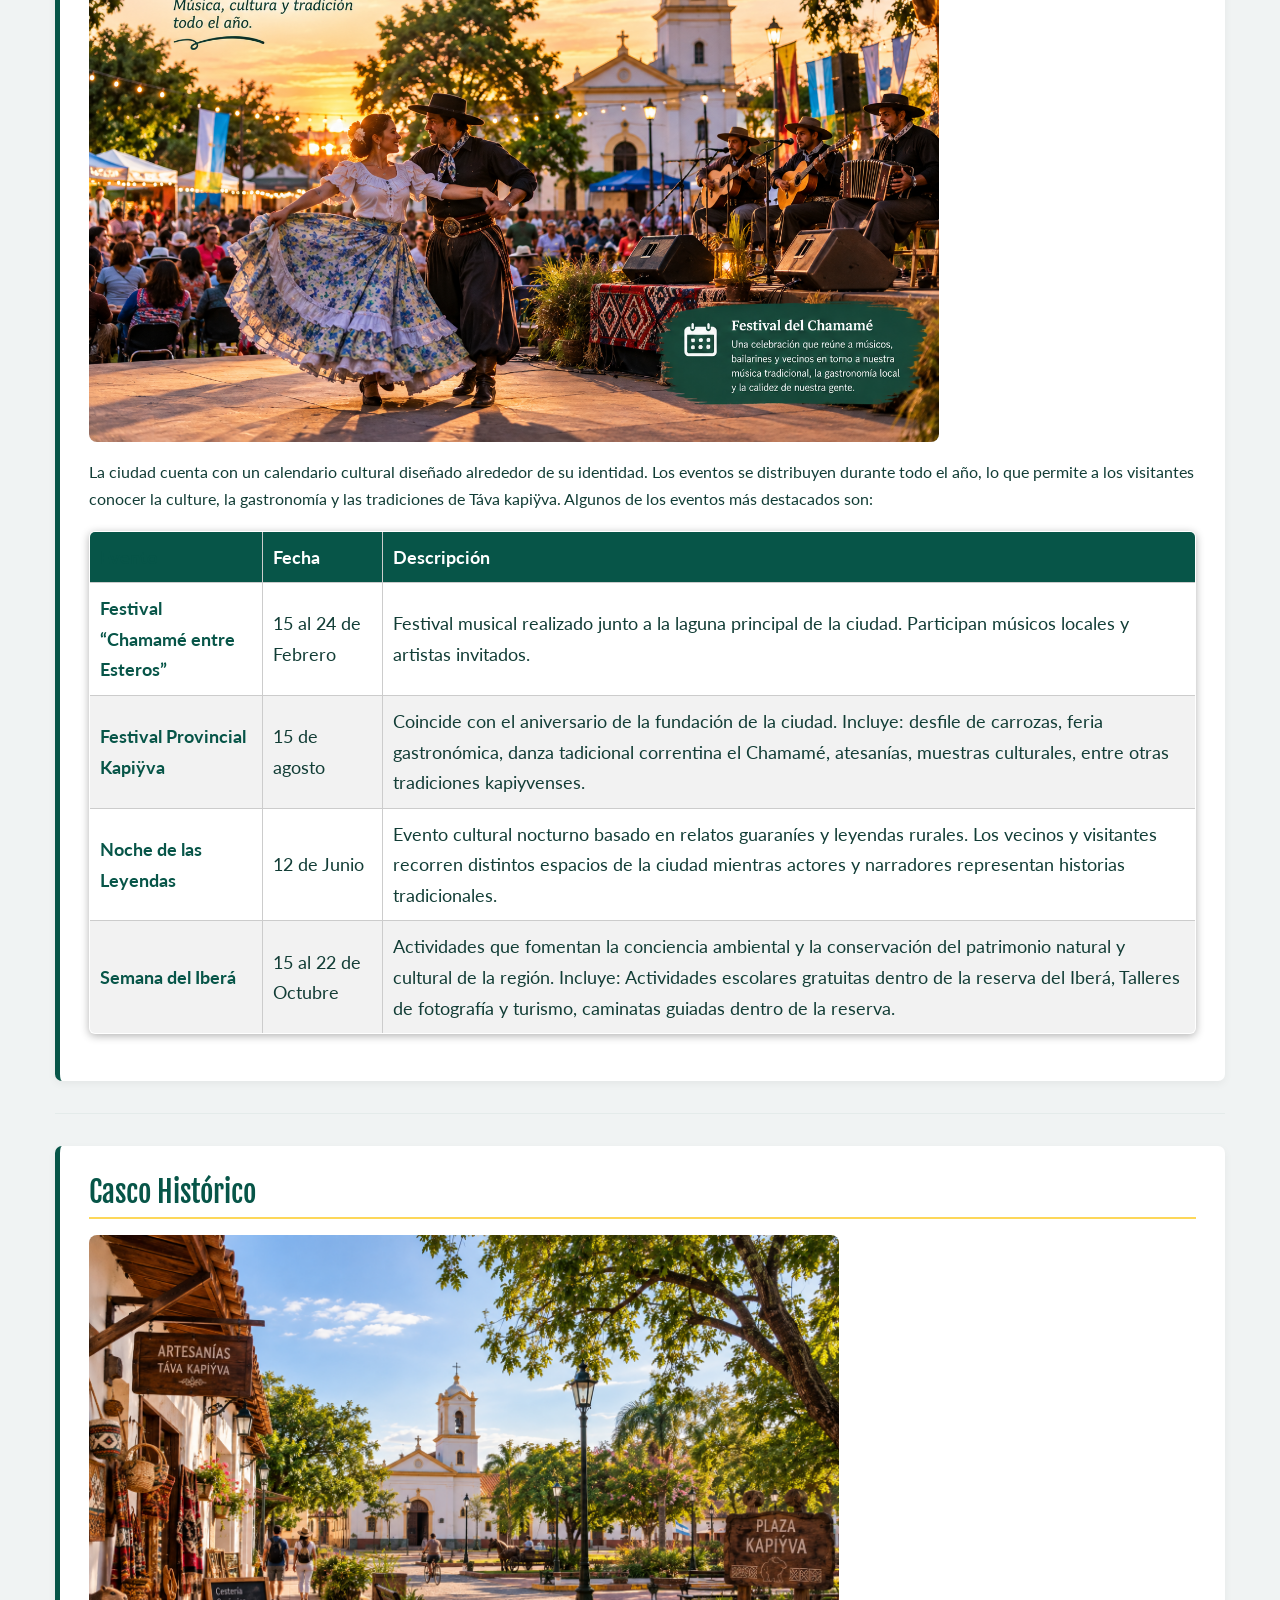
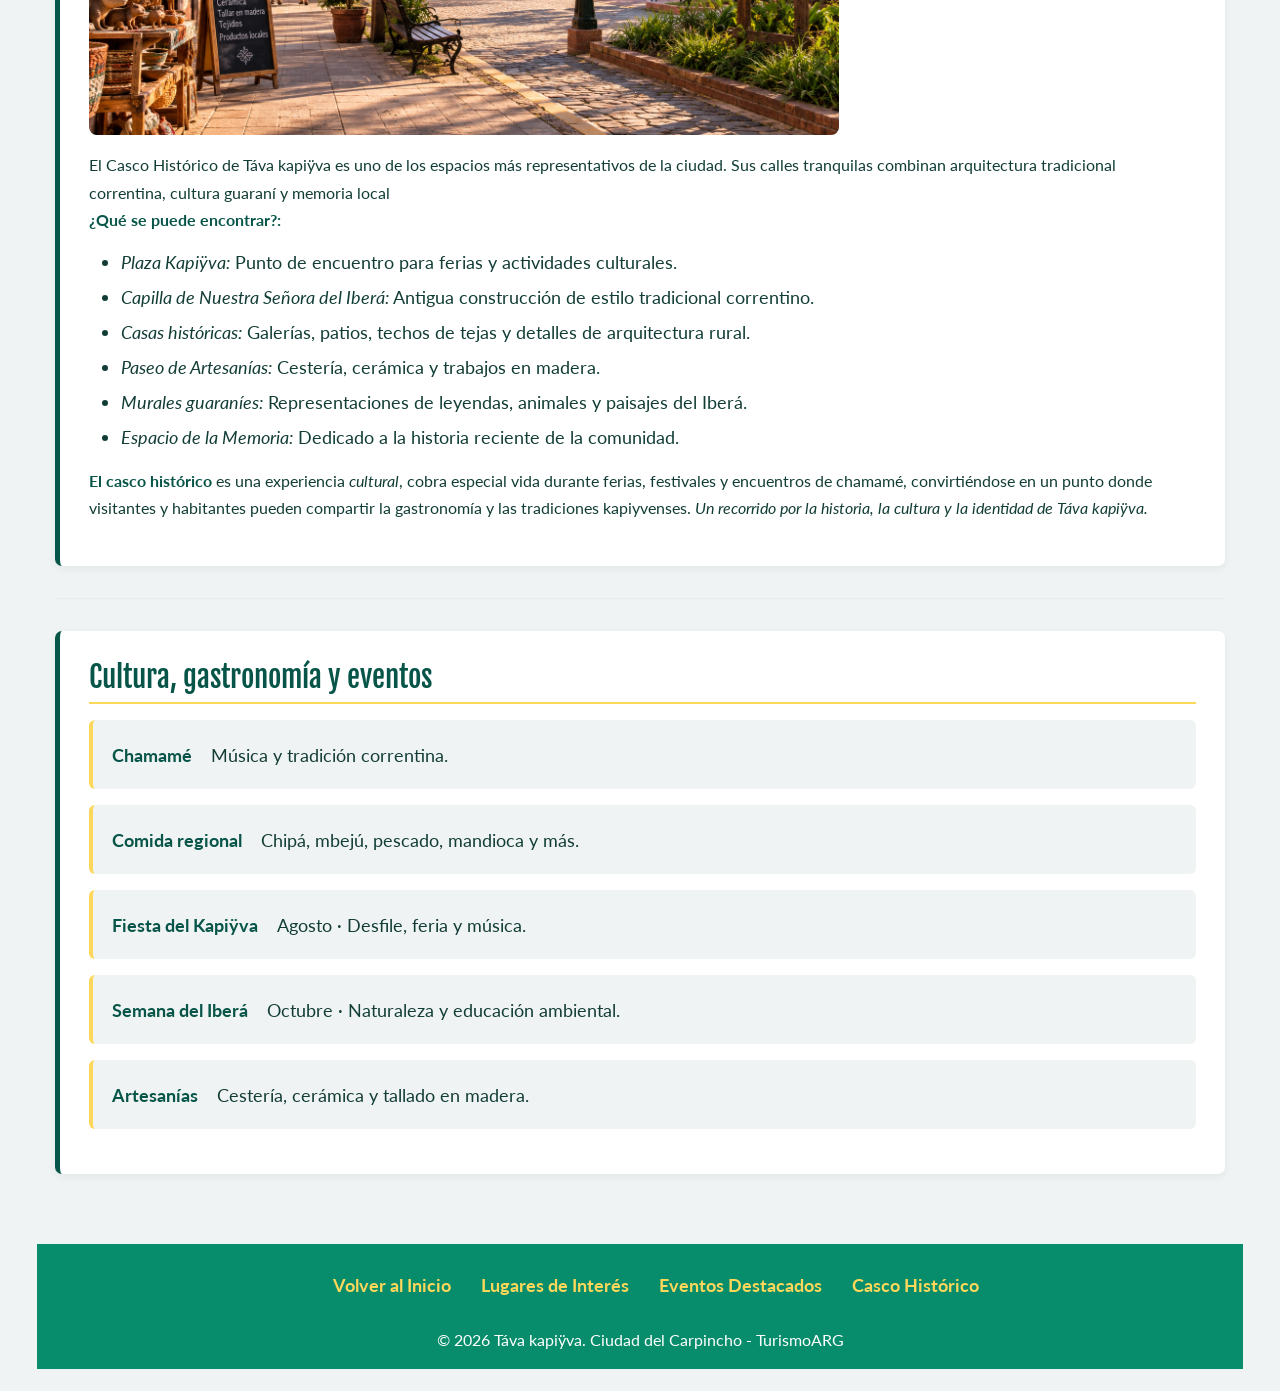
==== commit 319cca50: "Agregro corrección del navbar" ====
--- a/index.html
+++ b/index.html
@@ -27,9 +27,9 @@
         <div>
             <img src="Imagenes/logo-corrientes.png" alt="Logo de Táva kapiÿva">
             <h1> Táva kapiÿva | Ciudad del Carpincho </h1>
-            <button id="btn-cambio"> Poner modo oscuro 🌙 </button>
+            <button id="btn-cambio"> Modo oscuro 🌙 </button>
         </div>
-        <nav class="navbar navbar-expand-lg bg-body-tertiary">
+        <nav class="navbar navbar-expand-lg">
         <div class="container-fluid">
             <a class="navbar-brand" href="index.html"> Inicio </a>
             <button class="navbar-toggler" type="button" data-bs-toggle="collapse" data-bs-target="#navbarScroll" aria-controls="navbarScroll" aria-expanded="false" aria-label="Toggle navigation">
--- a/CSS/estilos.css
+++ b/CSS/estilos.css
@@ -82,7 +82,7 @@
 header button {
     background-color: #ff9100;
     color: black;
-    border: 4px solid black;
+    border: 1px solid black;
     margin-left: 140px;
     border-radius: 8px;
     cursor: pointer;
@@ -91,7 +91,7 @@
 }
 
 header button:hover {
-    background-color: #4d998a;
+    background-color: var(--color-footer);
 }
 
 /* Nav y footer */
@@ -104,10 +104,6 @@
     margin-left: auto;
     margin-right: auto;
     width: max-content;
-}
-
-nav div {
-    background-color: var(--color-header);
 }
 
 .navbar a,
@@ -149,7 +145,7 @@
 /* Main */
 main {
     padding: 1.5rem;
-    margin: 10px;
+    margin: 0.5rem;
 }
 
 /* Section */
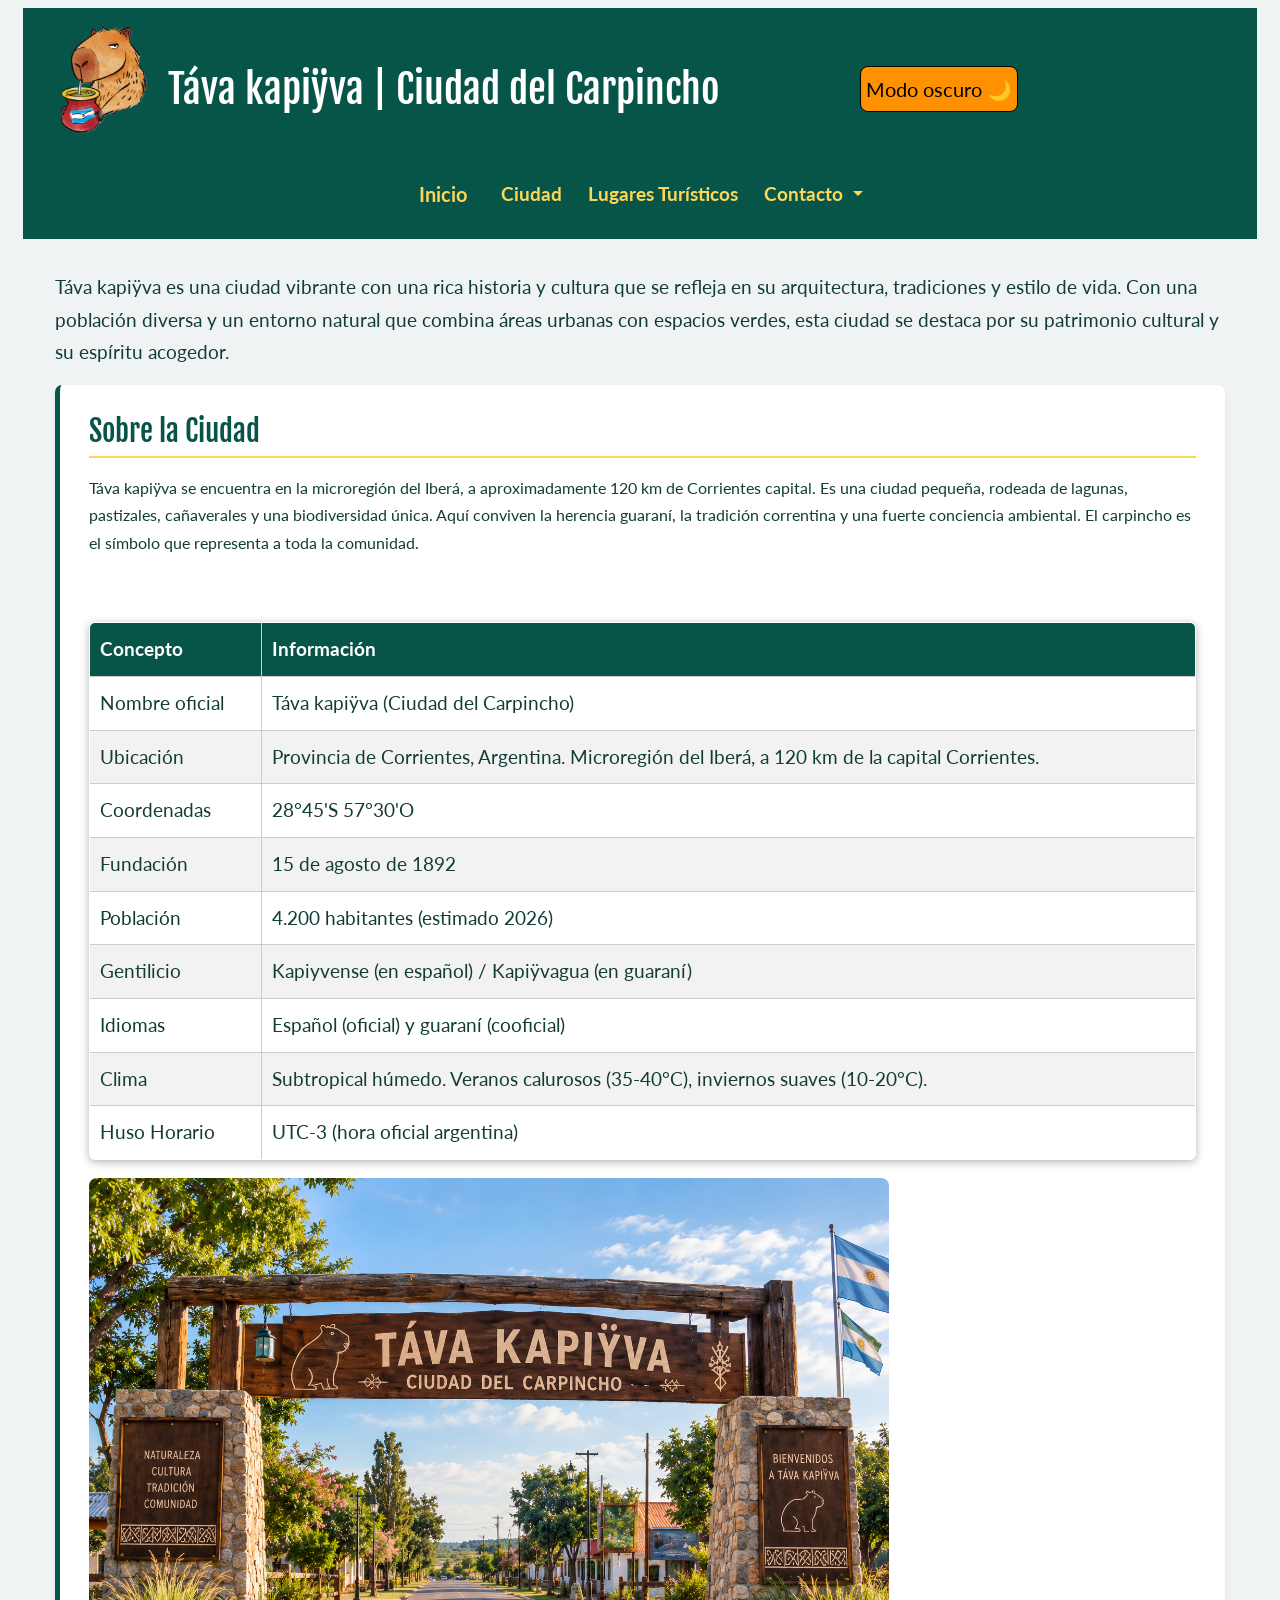
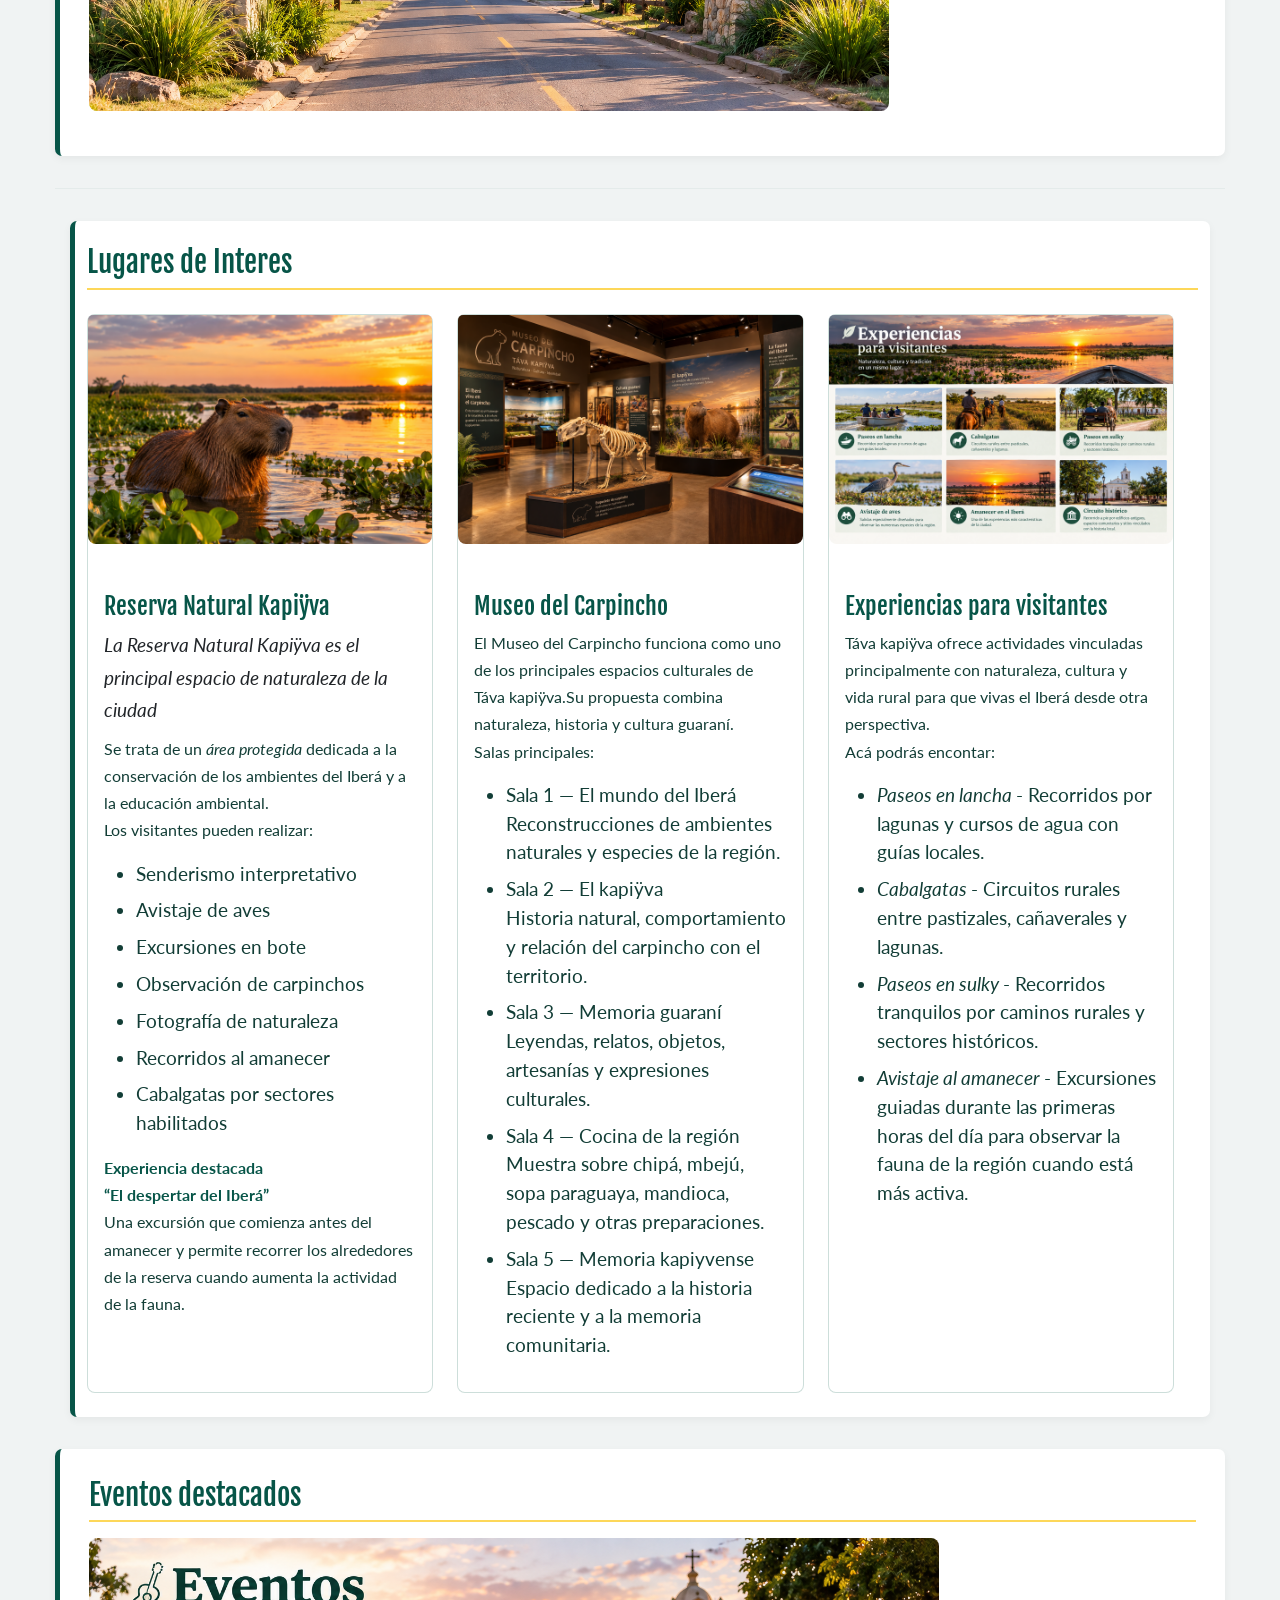
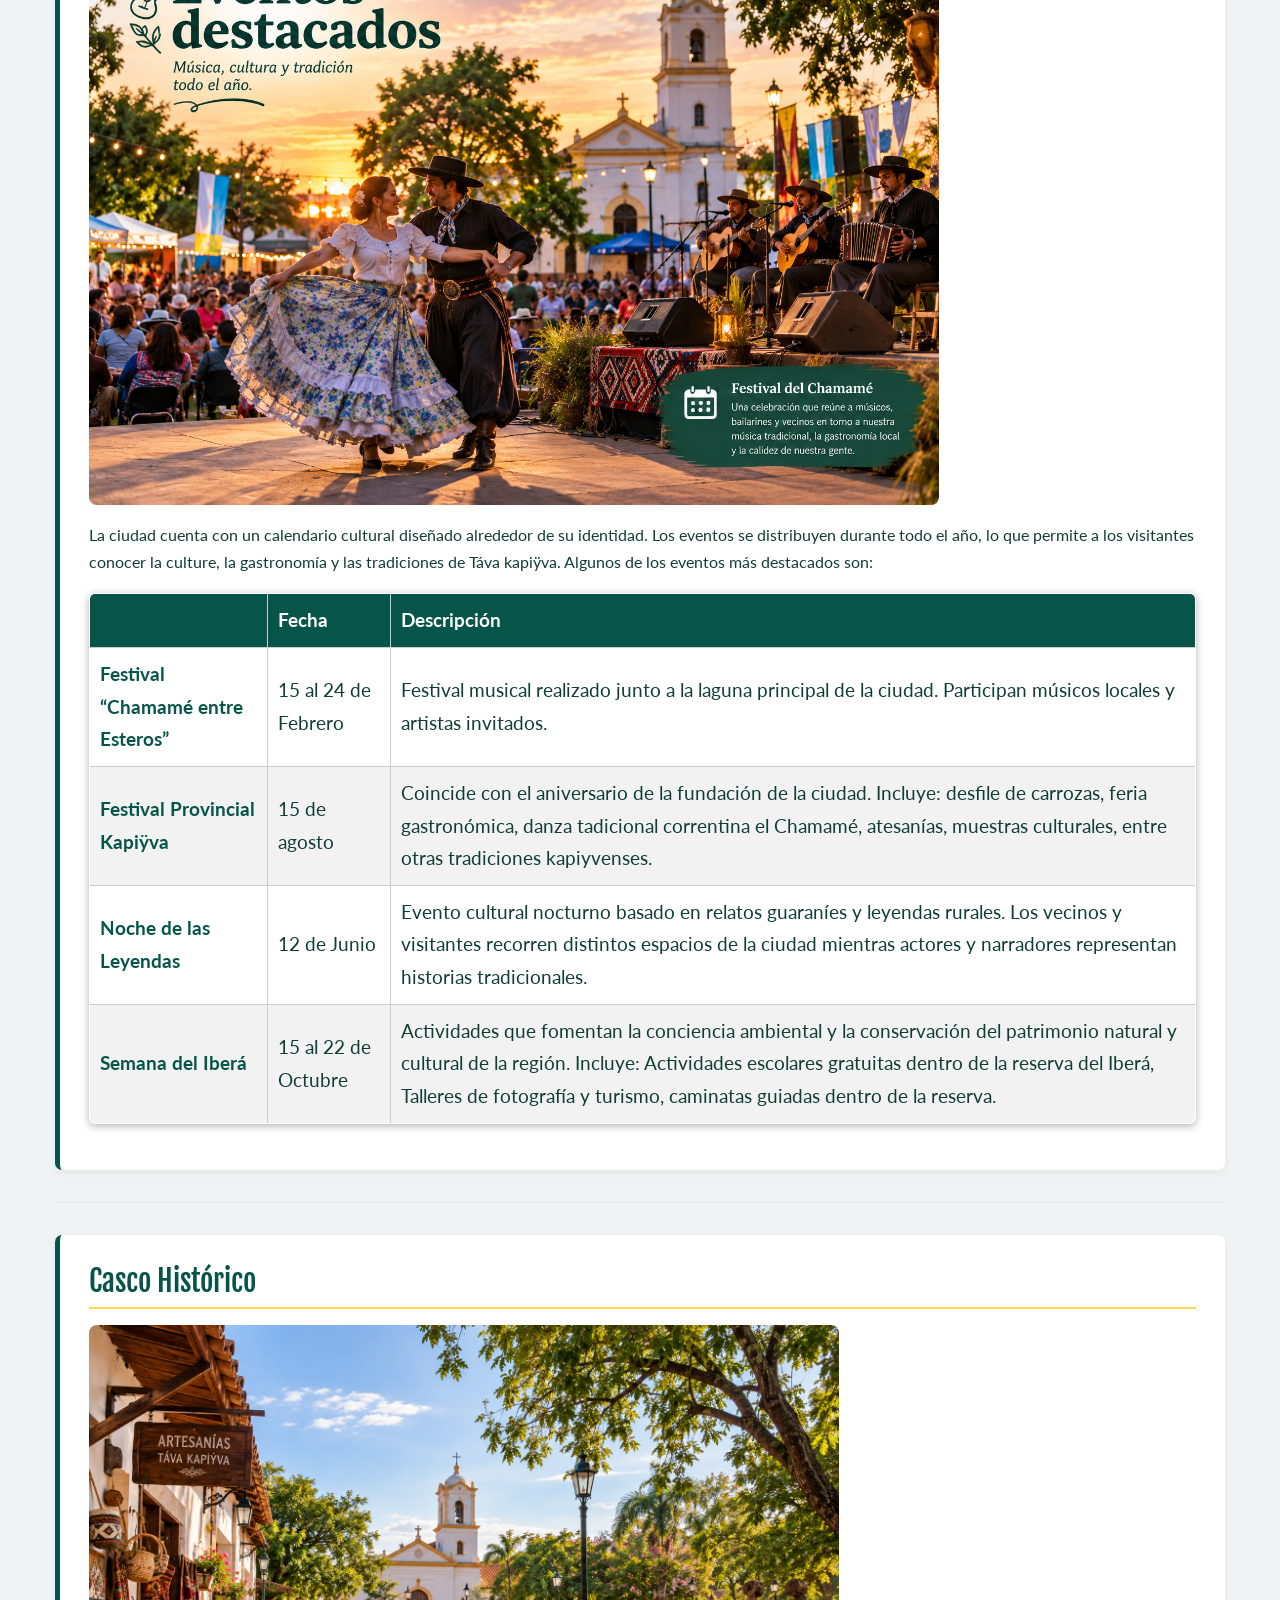
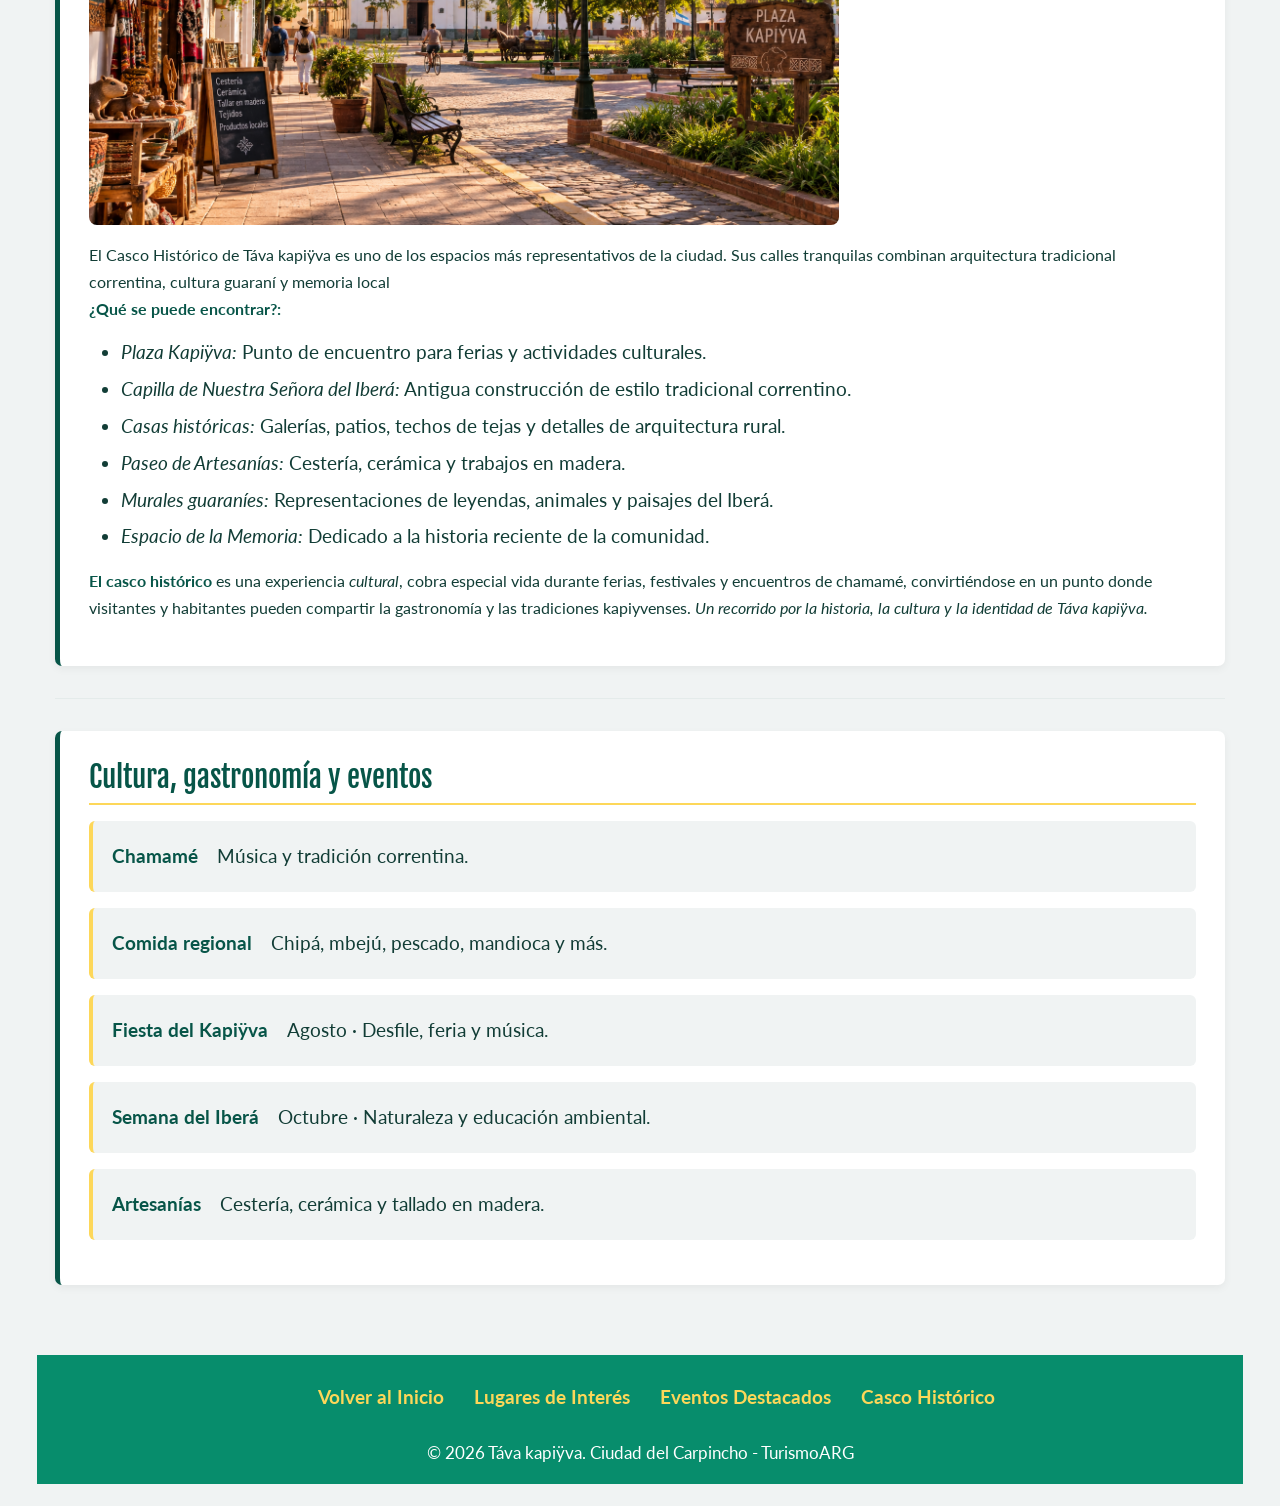
==== commit cfb5dca6: "Agrego validador de formulario" ====
--- a/index.html
+++ b/index.html
@@ -49,7 +49,7 @@
                 </a>
                 <ul class="dropdown-menu">
                     <li><a class="dropdown-item" href="contacto.html"> Ir a Contacto </a></li>
-                    <li><a class="dropdown-item" href="mailto:turismotavacorrientes@gmail.com" rel="noopener noreferrer"> Escribinos </a></li>
+                    <li><a class="dropdown-item" href="mailto:turismotavacorrientes@gmail.com"> Escribinos </a></li>
                 </ul>
             </ul>
             </div>
--- a/CSS/estilos.css
+++ b/CSS/estilos.css
@@ -36,7 +36,7 @@
 /* Body */
 body {
     font-family: var(--fuente-principal);
-    font-size: 18px;
+    font-size: 1.2rem;
     line-height: 1.7;
     background-color: var(--color-fondo);
     color: var(--color-texto-principal);
@@ -378,6 +378,19 @@
     background-color: #4d998a
 }
 
+/* Formulario mensaje*/
+
+.mensaje {
+    font-size: 1.2rem;
+    color: var(--color-header);
+    margin-top: 10px;
+}
+
+.mensaje-error {
+    color: red;
+}
+
+/* Card lugares de interés */
 .card {
     background-color: var(--color-texto-secundario);
     border: 1px solid var(--color-borde-tarjeta);
@@ -394,8 +407,7 @@
     font-family: var(--fuente-principal);
 }
 
-/*
-    Integrante 3 - Flexbox Lugares */
+/* Flexbox Lugares */
 
 .lugares-flex {
     display:flex;
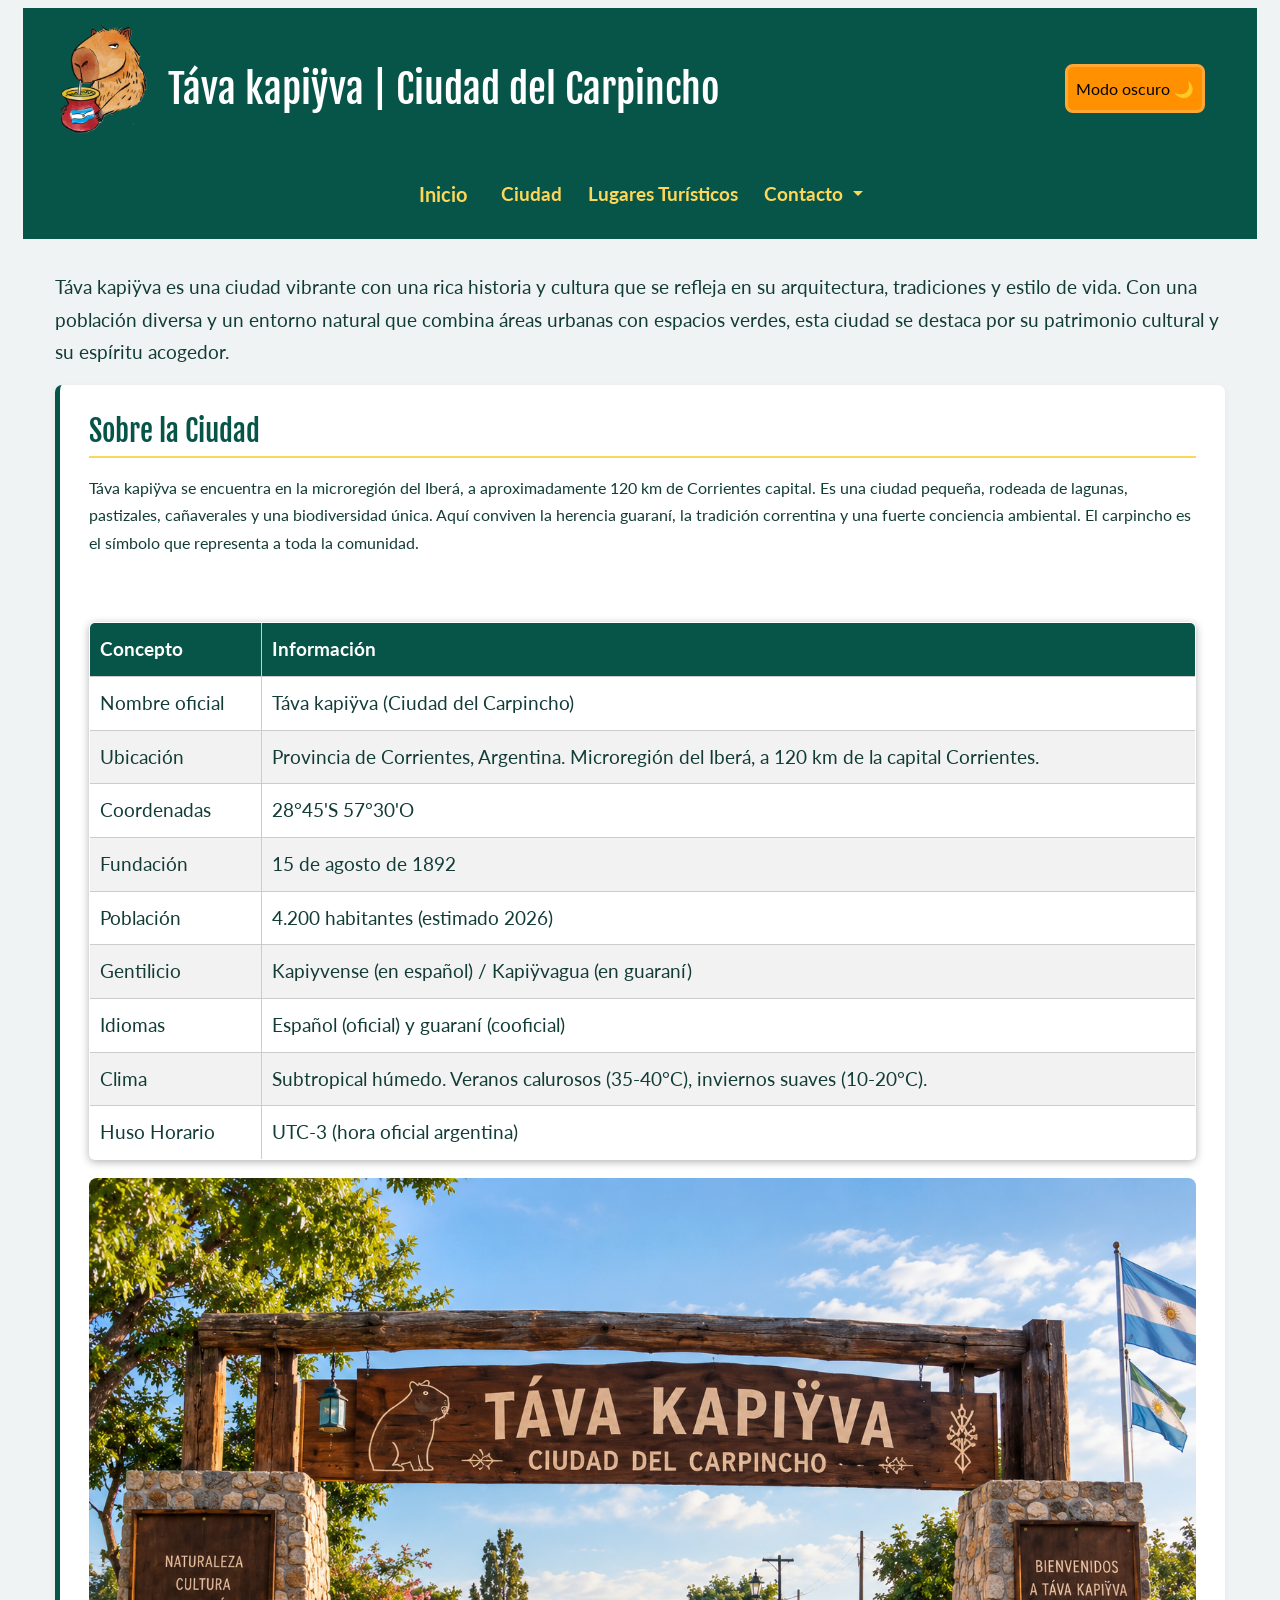
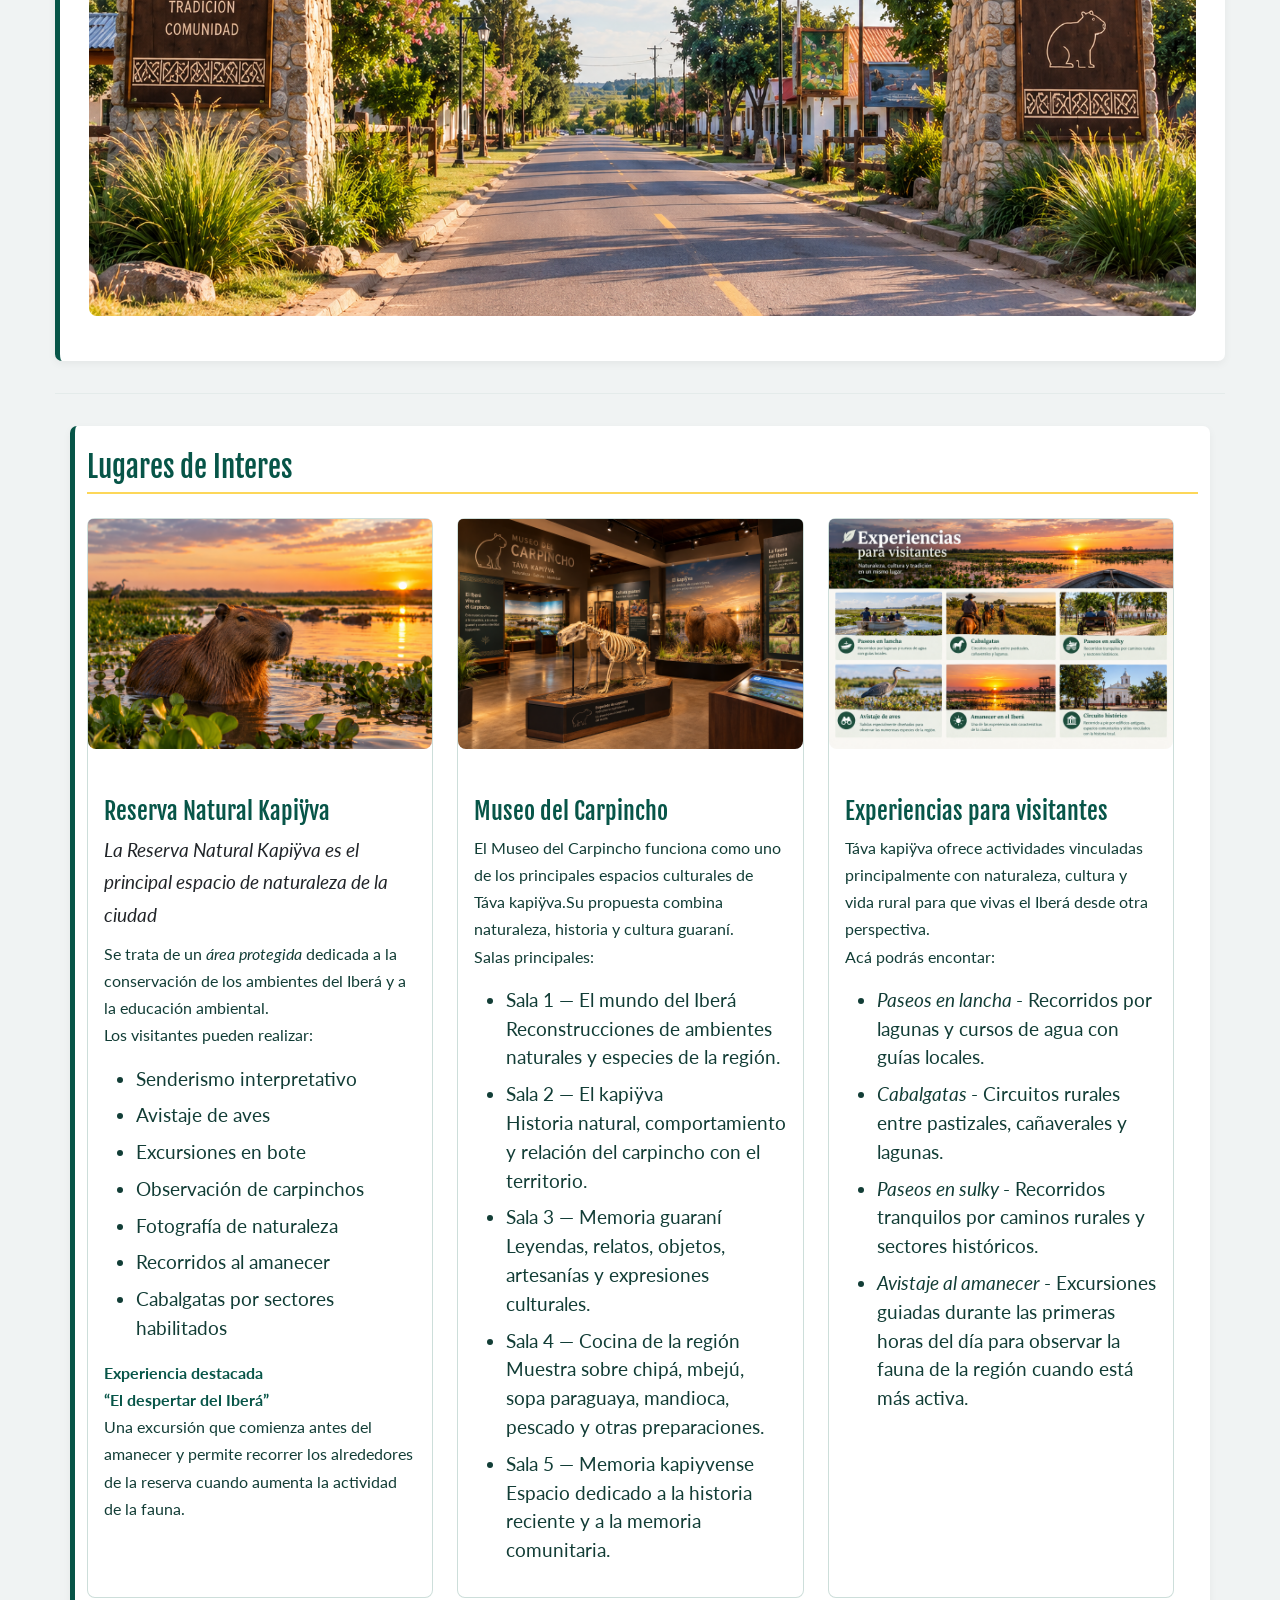
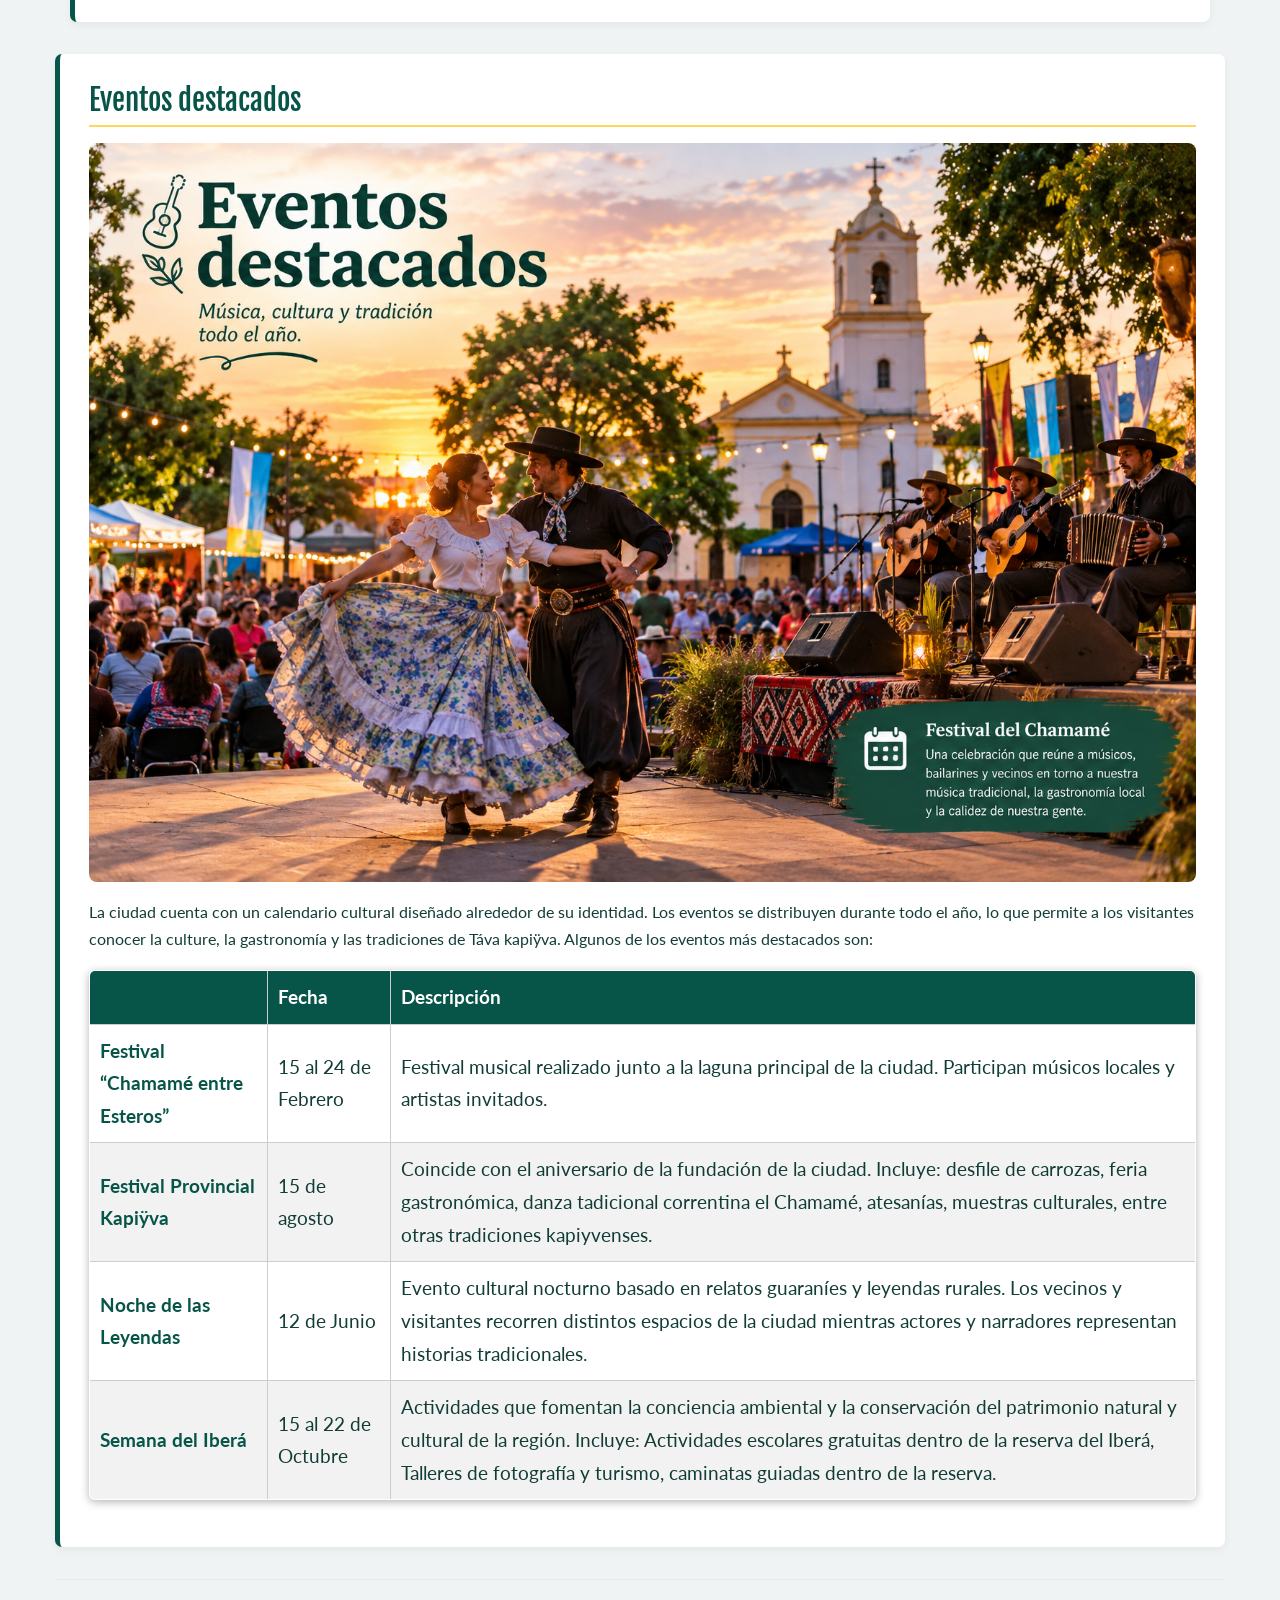
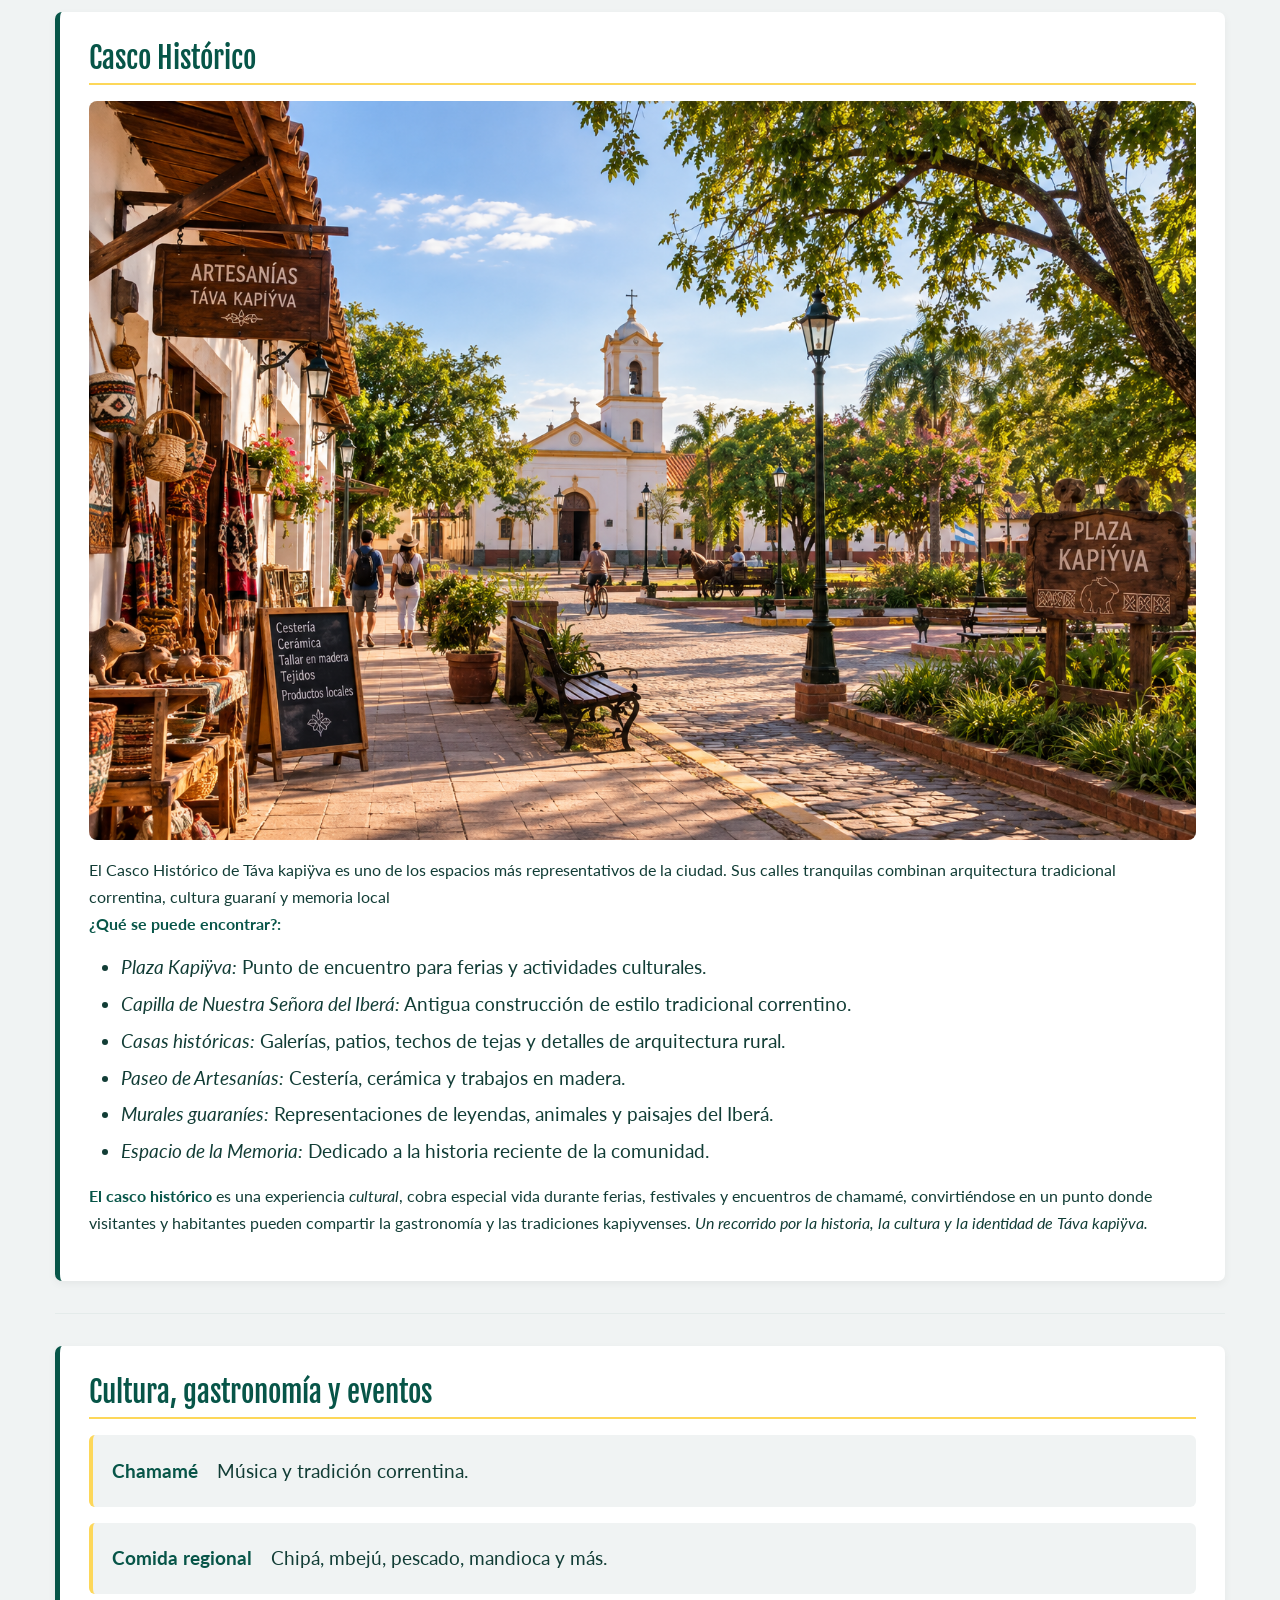
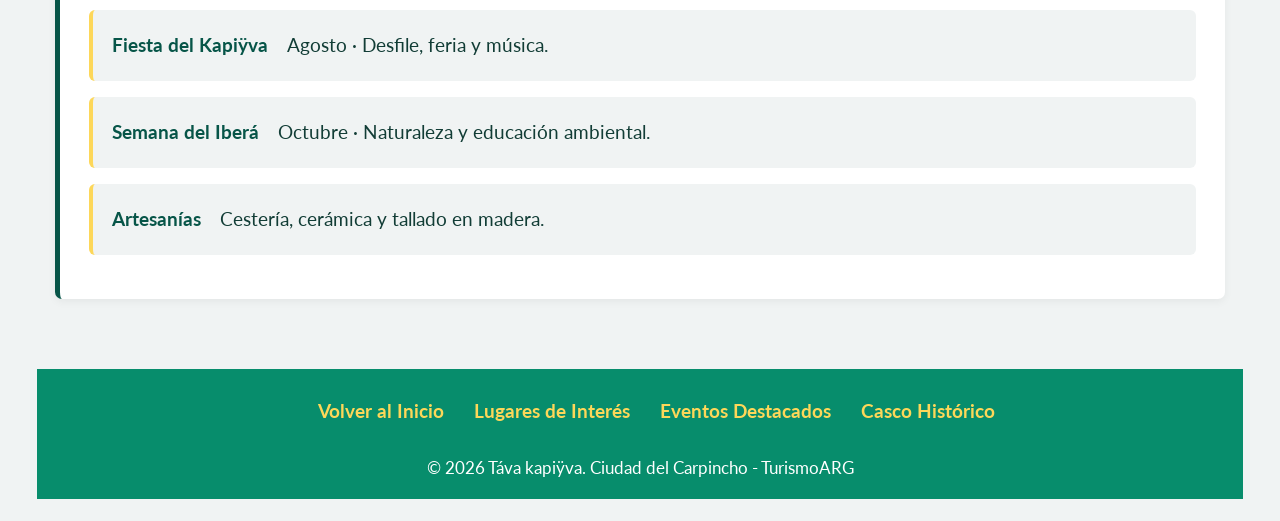
==== commit 7dd1d680: "Agrego carrusel en ciudad.html y cambios en el btn modo oscuro" ====
--- a/index.html
+++ b/index.html
@@ -49,7 +49,7 @@
                 </a>
                 <ul class="dropdown-menu">
                     <li><a class="dropdown-item" href="contacto.html"> Ir a Contacto </a></li>
-                    <li><a class="dropdown-item" href="mailto:turismotavacorrientes@gmail.com"> Escribinos </a></li>
+                    <li><a class="dropdown-item" href="https://www.instagram.com/ibera.pellegrini?cplk=MWVhOWVydnd4NmxsYg==" target="_blank" rel="noopener noreferrer"> Ir a Instagram </a></li>
                 </ul>
             </ul>
             </div>
@@ -269,8 +269,7 @@
         </section>
         <section id="EventosDestacados">
             <h2> Eventos destacados </h2>
-            <img src="Imagenes/EventosDestacados.png"
-                alt="El Festival del Chamame uno de los Eventos Destacados de Táva Kapiÿva" width="850">
+            <img src="Imagenes/EventosDestacados.png" alt="El Festival del Chamame uno de los Eventos Destacados de Táva Kapiÿva" width="850">
             <p>
                 La ciudad cuenta con un calendario cultural diseñado alrededor de su identidad. Los eventos se
                 distribuyen durante todo el año, lo que permite a los visitantes conocer la culture, la gastronomía y
@@ -393,7 +392,7 @@
     </footer>
 
     <script src="https://cdn.jsdelivr.net/npm/bootstrap@5.3.3/dist/js/bootstrap.bundle.min.js"></script>
-    <script src="JavaScript/scripts"></script>
+    <script src="JavaScript/scripts.js"></script>
 </body>
 
 </html>
--- a/CSS/estilos.css
+++ b/CSS/estilos.css
@@ -11,6 +11,16 @@
     --fuente-principal: "Lato", Arial, sans-serif;
     --color-sombra: rgba(0, 0, 0, 0.05);
     --color-borde-tarjeta: rgba(7, 90, 70, 0.2);
+
+    --color-tabla-par-oscuro: #002e26;
+    --color-tabla-hover-oscuro: #023f33;
+    --color-footer-oscuro: #09493d;
+    --color-header-oscuro: #063f34;
+    --color-section-oscuro: #06352d;
+    --color-fondo-modo-oscuro: #121E1C;
+    --color-letra-modo-oscuro: #ffffff;
+    --color-fondo-modo-claro: #f0f3f3;
+    --color-card-modo-oscuro: #0b4238;
 }
 
 /* Reset */
@@ -19,18 +29,6 @@
     margin: 0;
     padding: 0;
     max-width: 100%;
-}
-
-
-/* Class del modo oscuro */
-.header-footer-oscuro {
-    background-color: #181818;
-}
-.body-oscuro {
-    background-color: #000000;
-}
-.main-modo-oscuro {
-    background-color: #181818;
 }
 
 /* Body */
@@ -45,6 +43,91 @@
     padding: 0.5rem;
 }
 
+
+/* Body Modo Oscuro */
+.body-oscuro {
+    background-color: var(--color-fondo-modo-oscuro);
+    color: var(--color-letra-modo-oscuro);
+}
+
+/* Header, footer y section en Modo oscuro*/
+.body-oscuro header{
+    background-color: var(--color-header-oscuro);
+}
+.body-oscuro section {
+    background-color: var(--color-section-oscuro);
+    color: var(--color-letra-modo-oscuro);
+    border-left: 5px solid var(--color-acento);
+}
+.body-oscuro footer {
+    background-color: var(--color-footer-oscuro);
+}
+
+/*Titulos en Modo oscuro*/
+
+.body-oscuro h1,
+.body-oscuro h2,
+.body-oscuro h3,
+.body-oscuro p,
+.body-oscuro li,
+.body-oscuro dt,
+.body-oscuro dd,
+.body-oscuro .card-title,
+.body-oscuro .card-text {
+    color: var(--color-letra-modo-oscuro);
+}
+
+.body-oscuro strong {
+    color: var(--color-acento);
+}
+
+/* Cards en modo oscuro */
+
+.body-oscuro .tarjeta,
+.body-oscuro .lugar,
+.body-oscuro .card,
+.body-oscuro article,
+.body-oscuro dl {
+    background-color: var(--color-card-modo-oscuro);
+    color: var(--color-letra-modo-oscuro);
+}
+
+
+/* Tabla en modo oscuro */
+
+.body-oscuro table {
+    background-color: var(--color-fondo-modo-oscuro);
+    border-color: var(--color-borde-oscuro);
+}
+
+.body-oscuro th {
+    border-color: var(--color-borde-oscuro);
+    color: var(--color-letra-modo-oscuro);
+}
+
+.body-oscuro td {
+    border-color: var(--color-borde-oscuro);
+    color: var(--color-letra-modo-oscuro);
+}
+
+.body-oscuro tbody tr:nth-child(even) {
+    background-color: var(--color-tabla-par-oscuro);
+}
+
+.body-oscuro tbody tr:nth-child(odd) {
+    background-color: var(--color-fondo-modo-oscuro);
+}
+
+.body-oscuro tbody tr:hover {
+    background-color: var(--color-tabla-hover-oscuro);
+}
+
+/* Imagen modo oscuro */
+.body-oscuro img {
+    box-shadow: 0 4px 10px var(--color-sombra);
+}
+
+
 /* Header */
 header {
     display: flex;
@@ -82,16 +165,18 @@
 header button {
     background-color: #ff9100;
     color: black;
-    border: 1px solid black;
-    margin-left: 140px;
+    border: 3px solid #ffa733;
+    margin: 2rem;
+    margin-left: auto;
     border-radius: 8px;
     cursor: pointer;
-    font-size: 20px;
-    padding: 5px;
+    font-size: 16px;
+    padding: 0.5rem;
 }
 
 header button:hover {
     background-color: var(--color-footer);
+    border: 3px solid #0a6657;
 }
 
 /* Nav y footer */
@@ -210,7 +295,8 @@
     margin-bottom: 0.4rem;
 }
 
-.tarjeta, .lugar {
+.tarjeta,
+.lugar {
     background-color: var(--color-fondo);
     padding: 1.2rem;
     margin-top: 1.1rem;
@@ -278,7 +364,9 @@
 }
 
 /* Titulo y subtitulos */
-h1, h2, h3 {
+h1,
+h2,
+h3 {
     font-family: var(--fuente-titulos);
 }
 
@@ -305,6 +393,19 @@
 .carousel-item img {
     width: 450px;
     object-fit: cover;
+}
+
+/* Imagenes en index.html y ciudad.html */
+
+#EventosDestacados img,
+#CascoHistórico img,
+#SobreLaCiudad img,
+article img {
+    width: 100%;
+    height: auto;
+    display: block;
+    margin-bottom: 1rem;
+    border-radius: 8px;
 }
 
 /* Imagenes de Lugares.html */
@@ -378,18 +479,6 @@
     background-color: #4d998a
 }
 
-/* Formulario mensaje*/
-
-.mensaje {
-    font-size: 1.2rem;
-    color: var(--color-header);
-    margin-top: 10px;
-}
-
-.mensaje-error {
-    color: red;
-}
-
 /* Card lugares de interés */
 .card {
     background-color: var(--color-texto-secundario);
@@ -410,31 +499,30 @@
 /* Flexbox Lugares */
 
 .lugares-flex {
-    display:flex;
-    flex-wrap:wrap;
+    display: flex;
+    flex-wrap: wrap;
     gap: 24px;
     justify-content: center;
-    padding:20px;
-    list-style:none;
+    padding: 20px;
+    list-style: none;
 }
 
 .lugar {
     flex: 1 1 400px;
     max-width: 100%;
-    background:white;
-    border-radius:12px;
-    padding:20px;
-    box-shadow: 0 4px 12px rgba(0,0,0,0.1);
-    display:flex;
+    background: white;
+    border-radius: 12px;
+    padding: 20px;
+    box-shadow: 0 4px 12px rgba(0, 0, 0, 0.1);
+    display: flex;
     flex-direction: column;
-    gap:12px;
-}
-
-.lugar img{
-    width:100%;
-    height:200px;
+    gap: 12px;
+}
+
+.lugar img {
+    width: 100%;
+    height: 200px;
     object-fit: cover;
-    border-radius:8px;
-    position:relative;
-}
-
+    border-radius: 8px;
+    position: relative;
+}
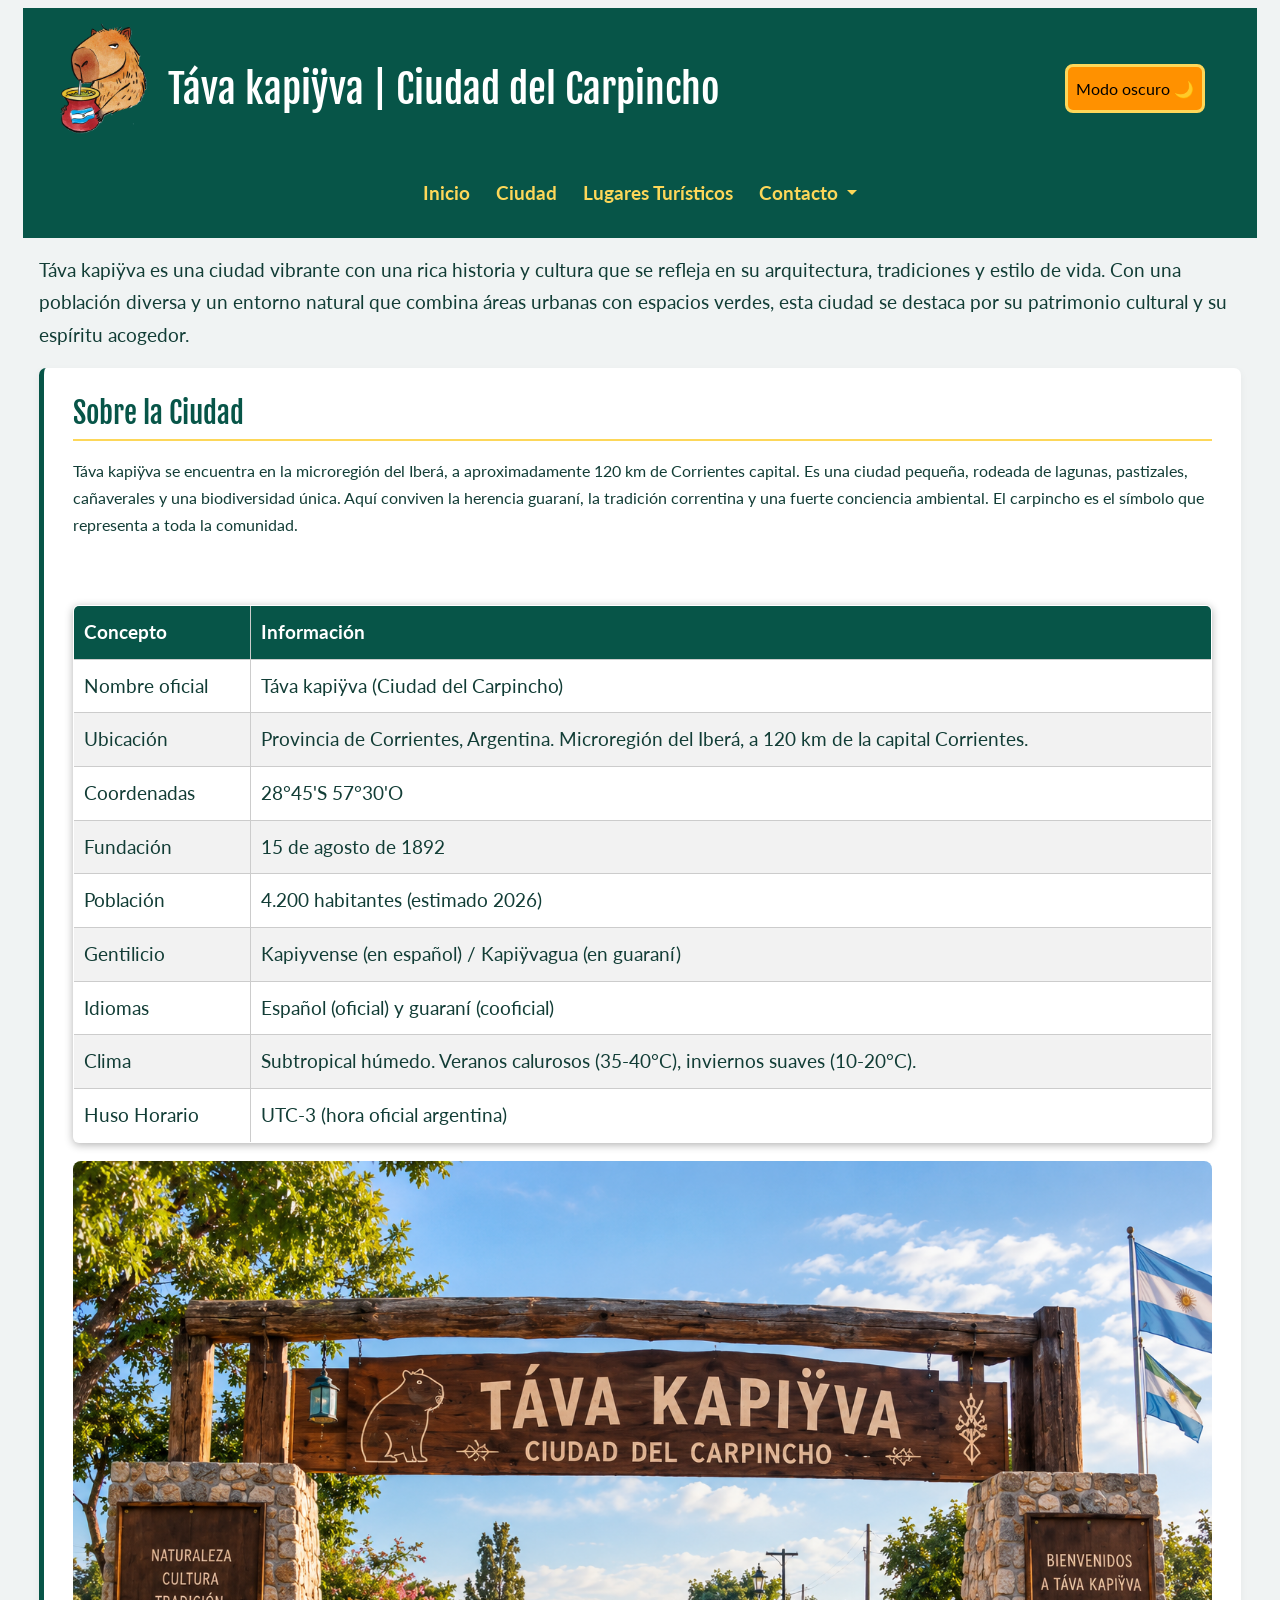
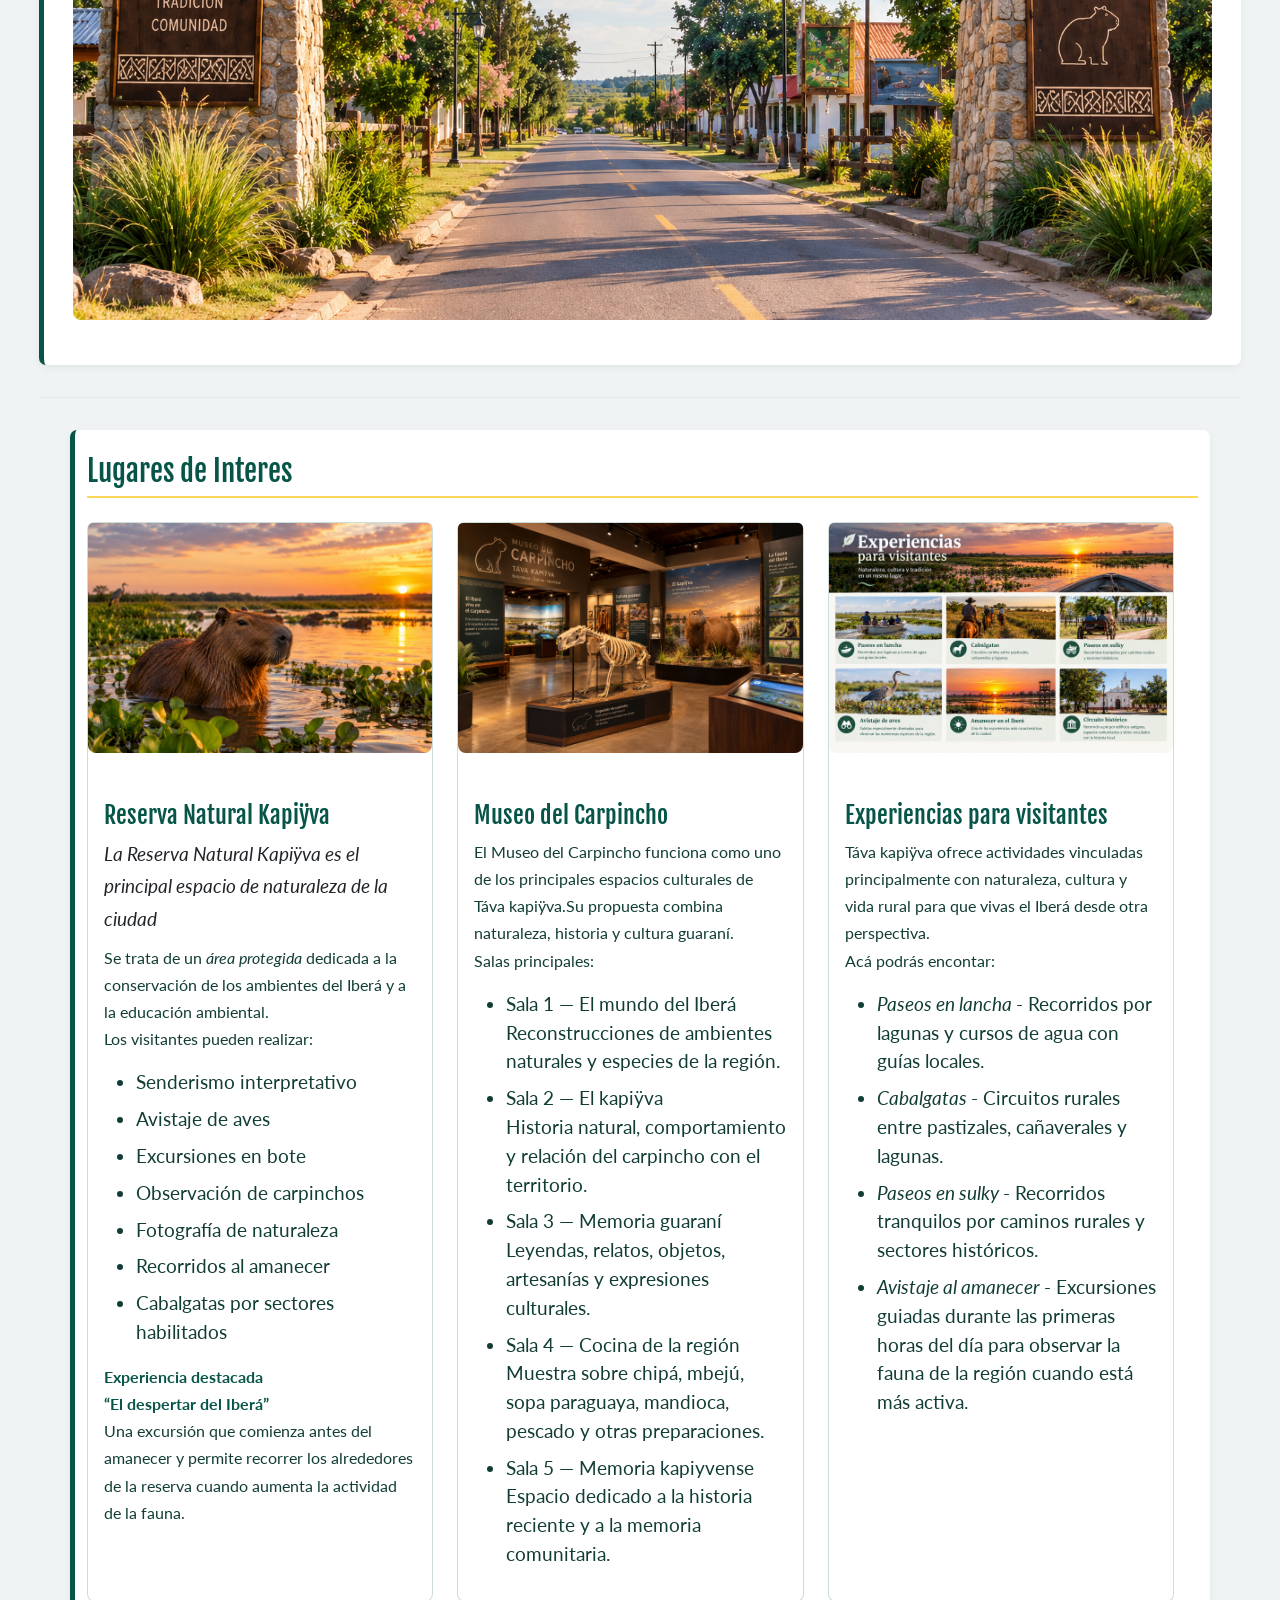
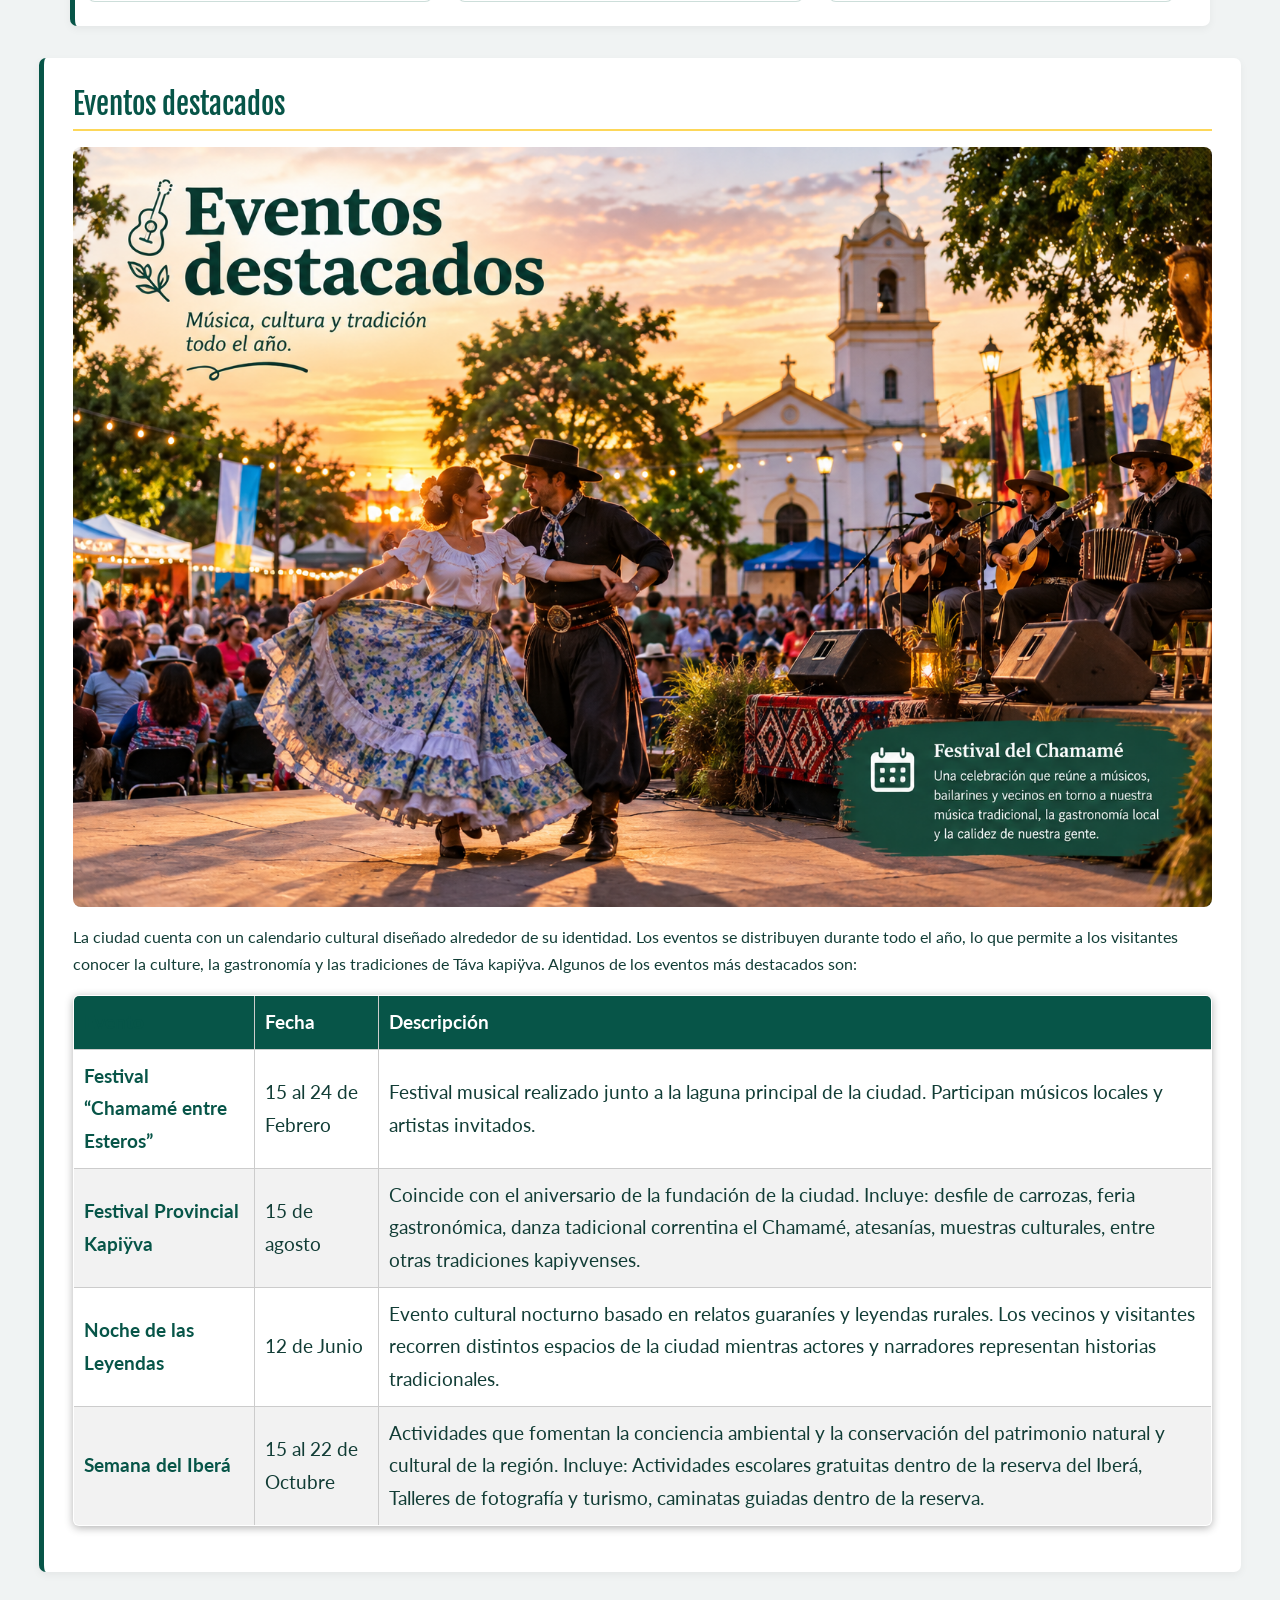
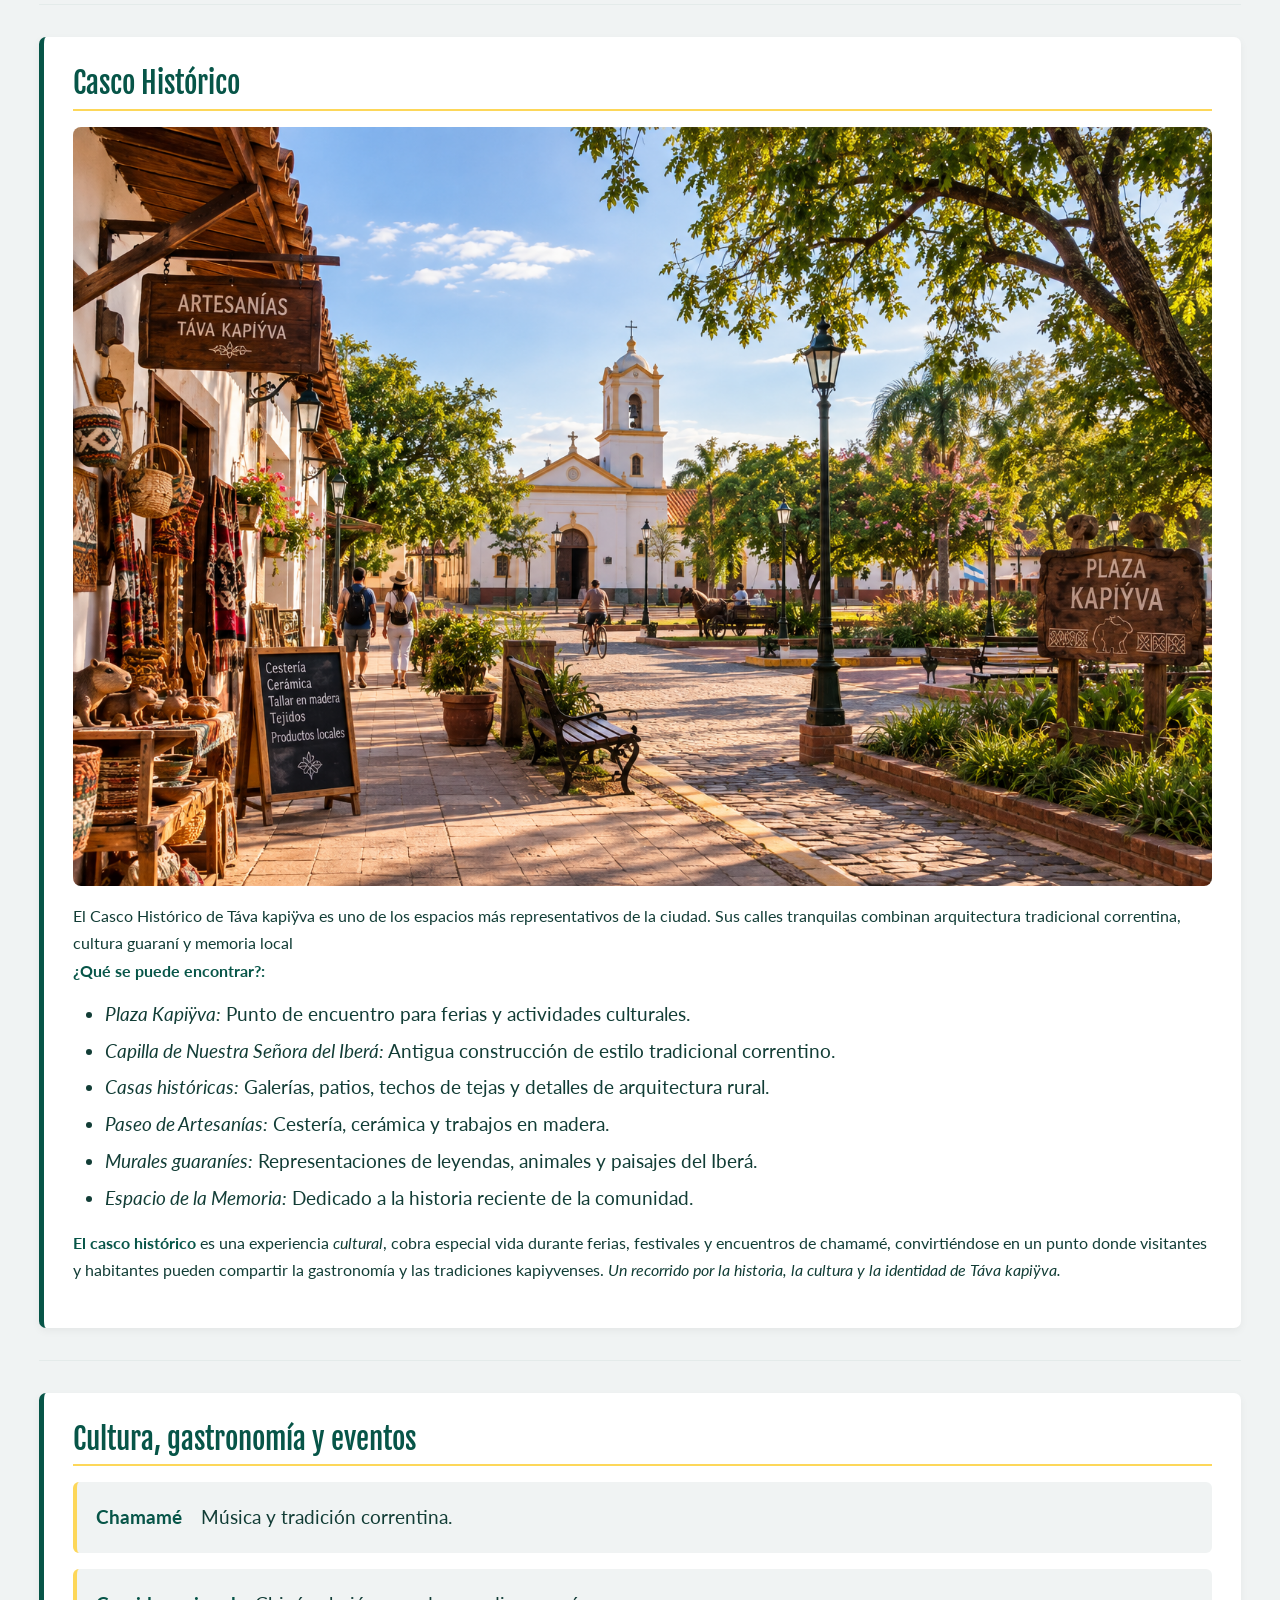
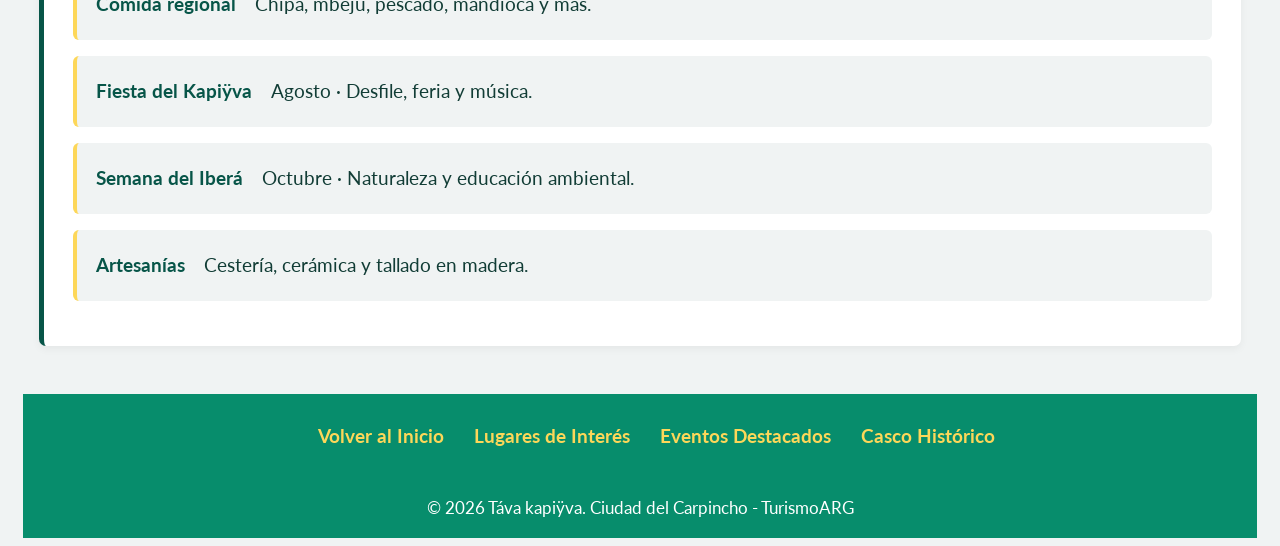
==== commit 98e1a36c: "Corección de nav y footer" ====
--- a/index.html
+++ b/index.html
@@ -9,16 +9,15 @@
     <link rel="shortcut icon" href="./Imagenes/logo-corrientes.png">
 
     <link href="https://cdn.jsdelivr.net/npm/bootstrap@5.3.3/dist/css/bootstrap.min.css" rel="stylesheet">
+    
     <link rel="preconnect" href="https://fonts.googleapis.com">
     <link rel="preconnect" href="https://fonts.gstatic.com" crossorigin>
-
     <link href="https://fonts.googleapis.com/css2?family=Fjalla+One&display=swap" rel="stylesheet">
+
     <link rel="preconnect" href="https://fonts.googleapis.com">
     <link rel="preconnect" href="https://fonts.gstatic.com" crossorigin>
-
-    <link
-        href="https://fonts.googleapis.com/css2?family=Lato:ital,wght@0,100;0,300;0,400;0,700;0,900;1,100;1,300;1,400;1,700;1,900&display=swap"
-        rel="stylesheet">
+    <link href="https://fonts.googleapis.com/css2?family=Lato:ital,wght@0,100;0,300;0,400;0,700;0,900;1,100;1,300;1,400;1,700;1,900&display=swap" rel="stylesheet">
+    
     <link rel="stylesheet" href="CSS/estilos.css">
 </head>
 
@@ -31,12 +30,14 @@
         </div>
         <nav class="navbar navbar-expand-lg">
         <div class="container-fluid">
-            <a class="navbar-brand" href="index.html"> Inicio </a>
             <button class="navbar-toggler" type="button" data-bs-toggle="collapse" data-bs-target="#navbarScroll" aria-controls="navbarScroll" aria-expanded="false" aria-label="Toggle navigation">
             <span class="navbar-toggler-icon"></span>
             </button>
             <div class="collapse navbar-collapse" id="navbarScroll">
             <ul class="navbar-nav me-auto my-2 my-lg-0 navbar-nav-scroll">
+                <li class="nav-item">
+                <a class="nav-link" href="index.html"> Inicio </a>
+                </li>
                 <li class="nav-item">
                 <a class="nav-link" href="ciudad.html"> Ciudad </a>
                 </li>
@@ -168,7 +169,6 @@
             <h2 class="mb-4"> Lugares de Interes </h2>
 
             <div class="row g-4">
-
                 <div class="col-12 col-md-6 col-lg-4">
                     <div class="card h-100">
                         <img src="Imagenes/CarpinchoenelIberá.png" class="card-img-top" alt="Carpincho en el Iberá">
@@ -381,7 +381,7 @@
         </section>
     </main>
 
-    <footer id="Final">
+    <footer>
         <ul>
             <li> <a href="#Inicio"> Volver al Inicio </a></li>
             <li> <a href="#LugaresDeInteres"> Lugares de Interés </a></li>
--- a/CSS/estilos.css
+++ b/CSS/estilos.css
@@ -163,9 +163,9 @@
 /* Boton de modo oscuro/claro */
 
 header button {
-    background-color: #ff9100;
+    background-color: var(--color-hover);
     color: black;
-    border: 3px solid #ffa733;
+    border: 3px solid var(--color-acento);
     margin: 2rem;
     margin-left: auto;
     border-radius: 8px;
@@ -191,6 +191,17 @@
     width: max-content;
 }
 
+footer {
+    display: flex;
+    flex-direction: column;
+    justify-content: center;
+    align-items: center;
+    gap: 15px;
+    background-color: var(--color-footer);
+    color: var(--color-texto-secundario);
+    padding: 1rem;
+}
+
 .navbar a,
 footer a {
     text-decoration: none;
@@ -208,29 +219,18 @@
     transform: translateY(-3px);
 }
 
-footer {
-    display: flex;
-    flex-direction: column;
-    justify-content: center;
-    align-items: center;
-    background-color: var(--color-footer);
-    color: var(--color-texto-secundario);
-    padding: 1rem;
-    margin: 14px;
-}
-
 /* Elementos del menú */
 nav ul,
 footer ul {
     display: flex;
+    align-items: center;
     gap: 10px;
     list-style: none;
 }
 
 /* Main */
 main {
-    padding: 1.5rem;
-    margin: 0.5rem;
+    padding: 1rem;
 }
 
 /* Section */
@@ -517,6 +517,7 @@
     display: flex;
     flex-direction: column;
     gap: 12px;
+    margin: 0rem;
 }
 
 .lugar img {
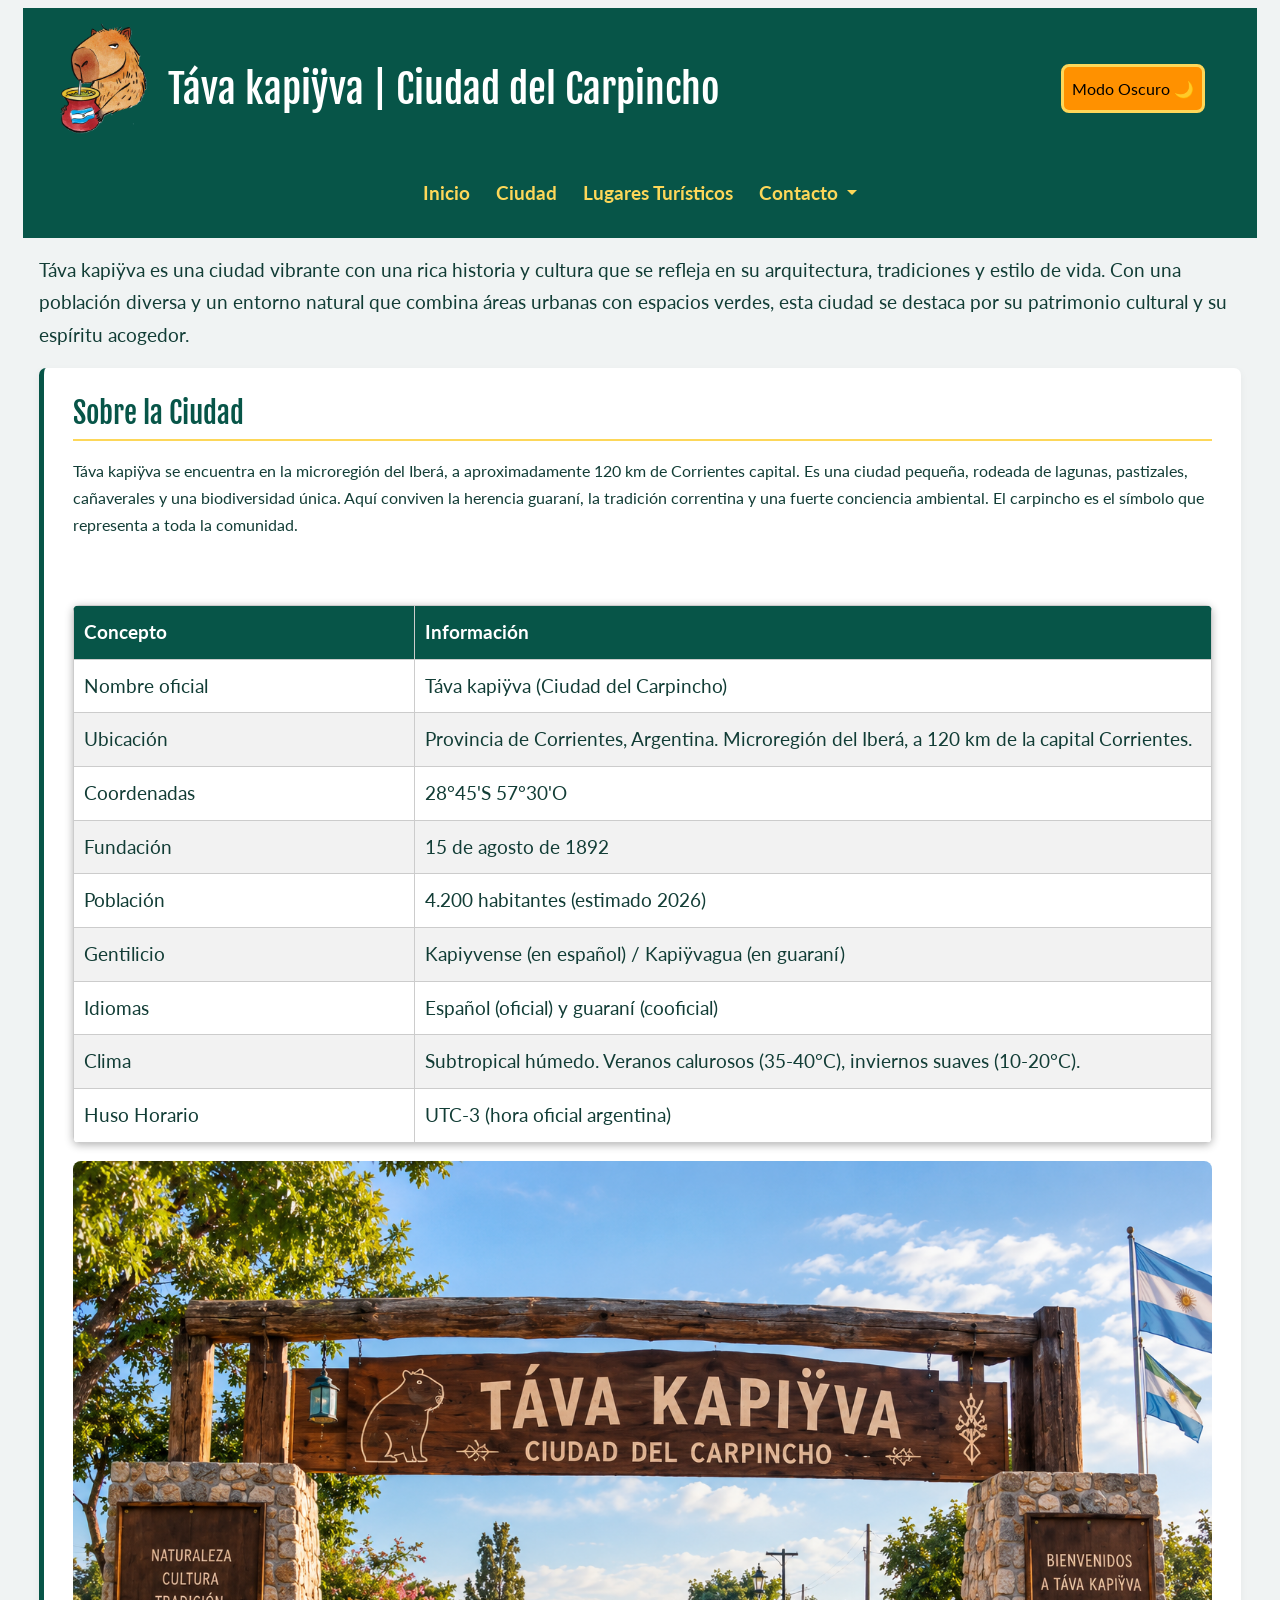
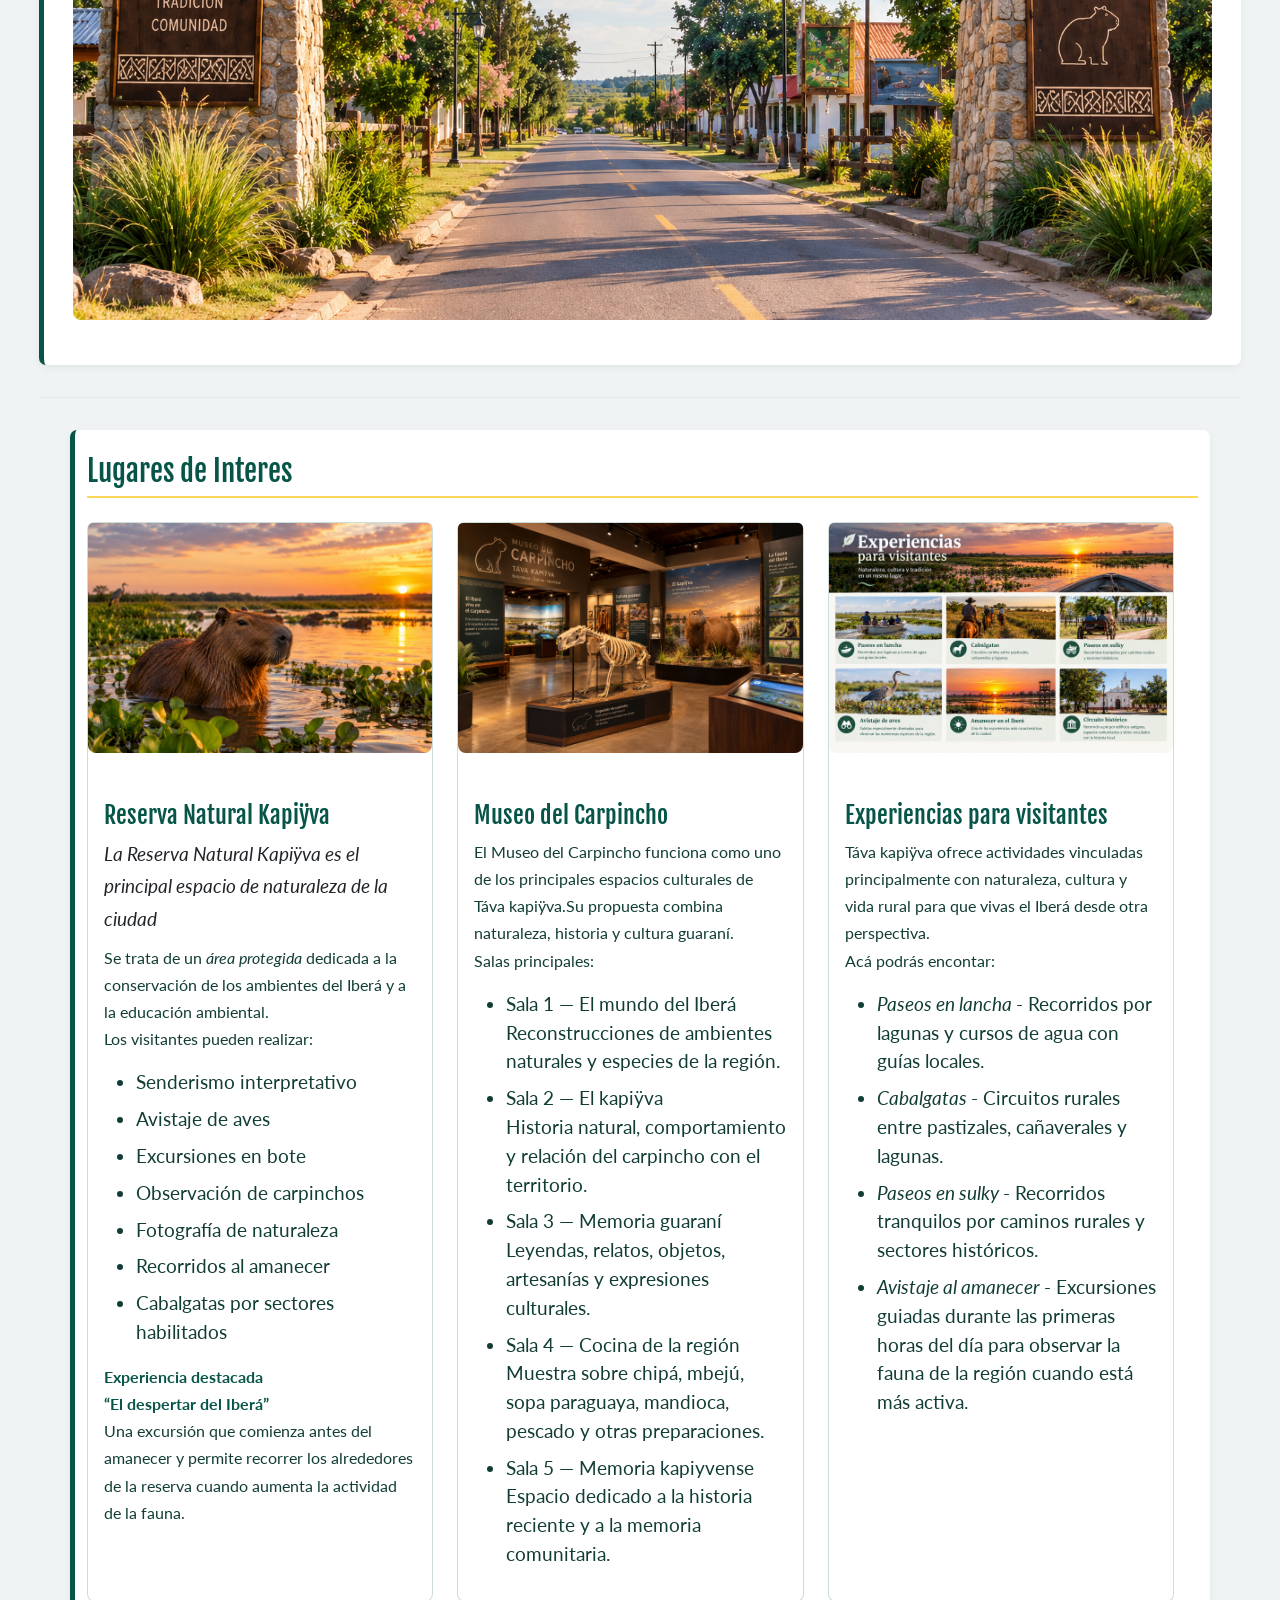
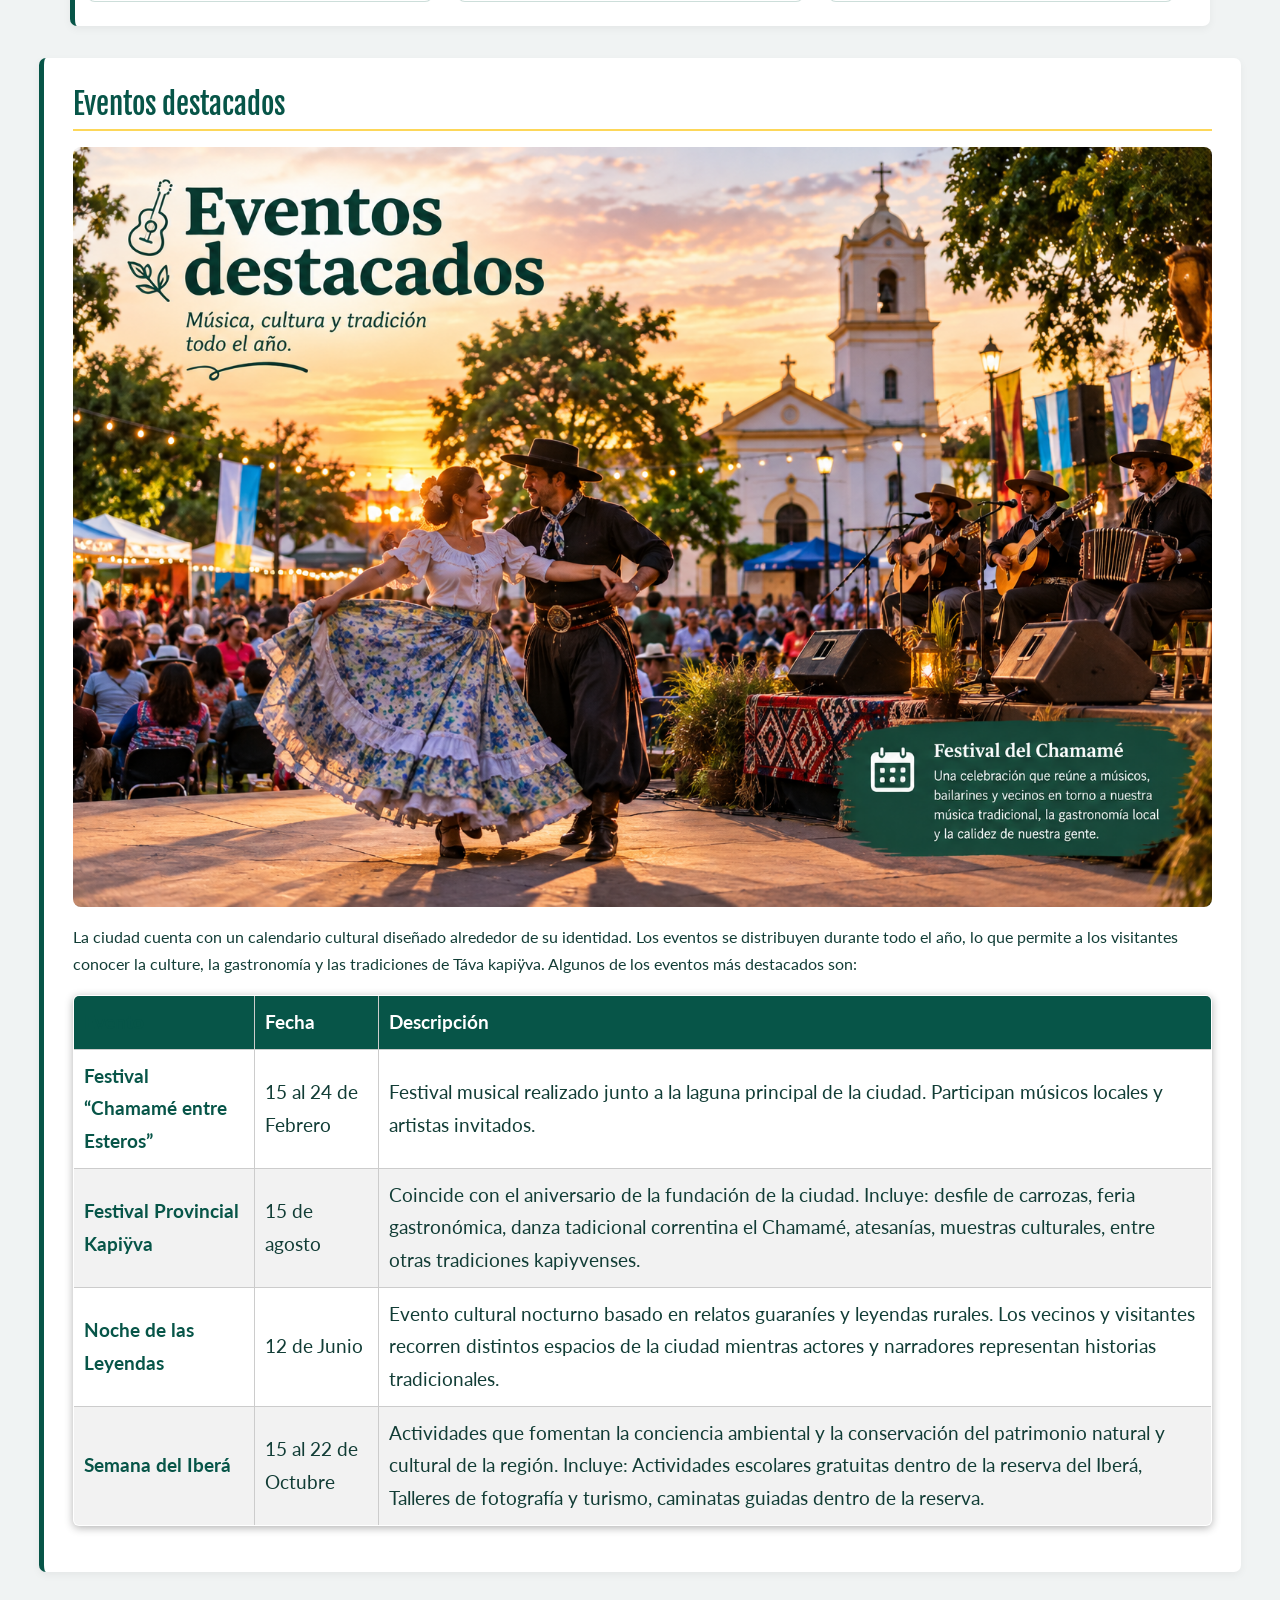
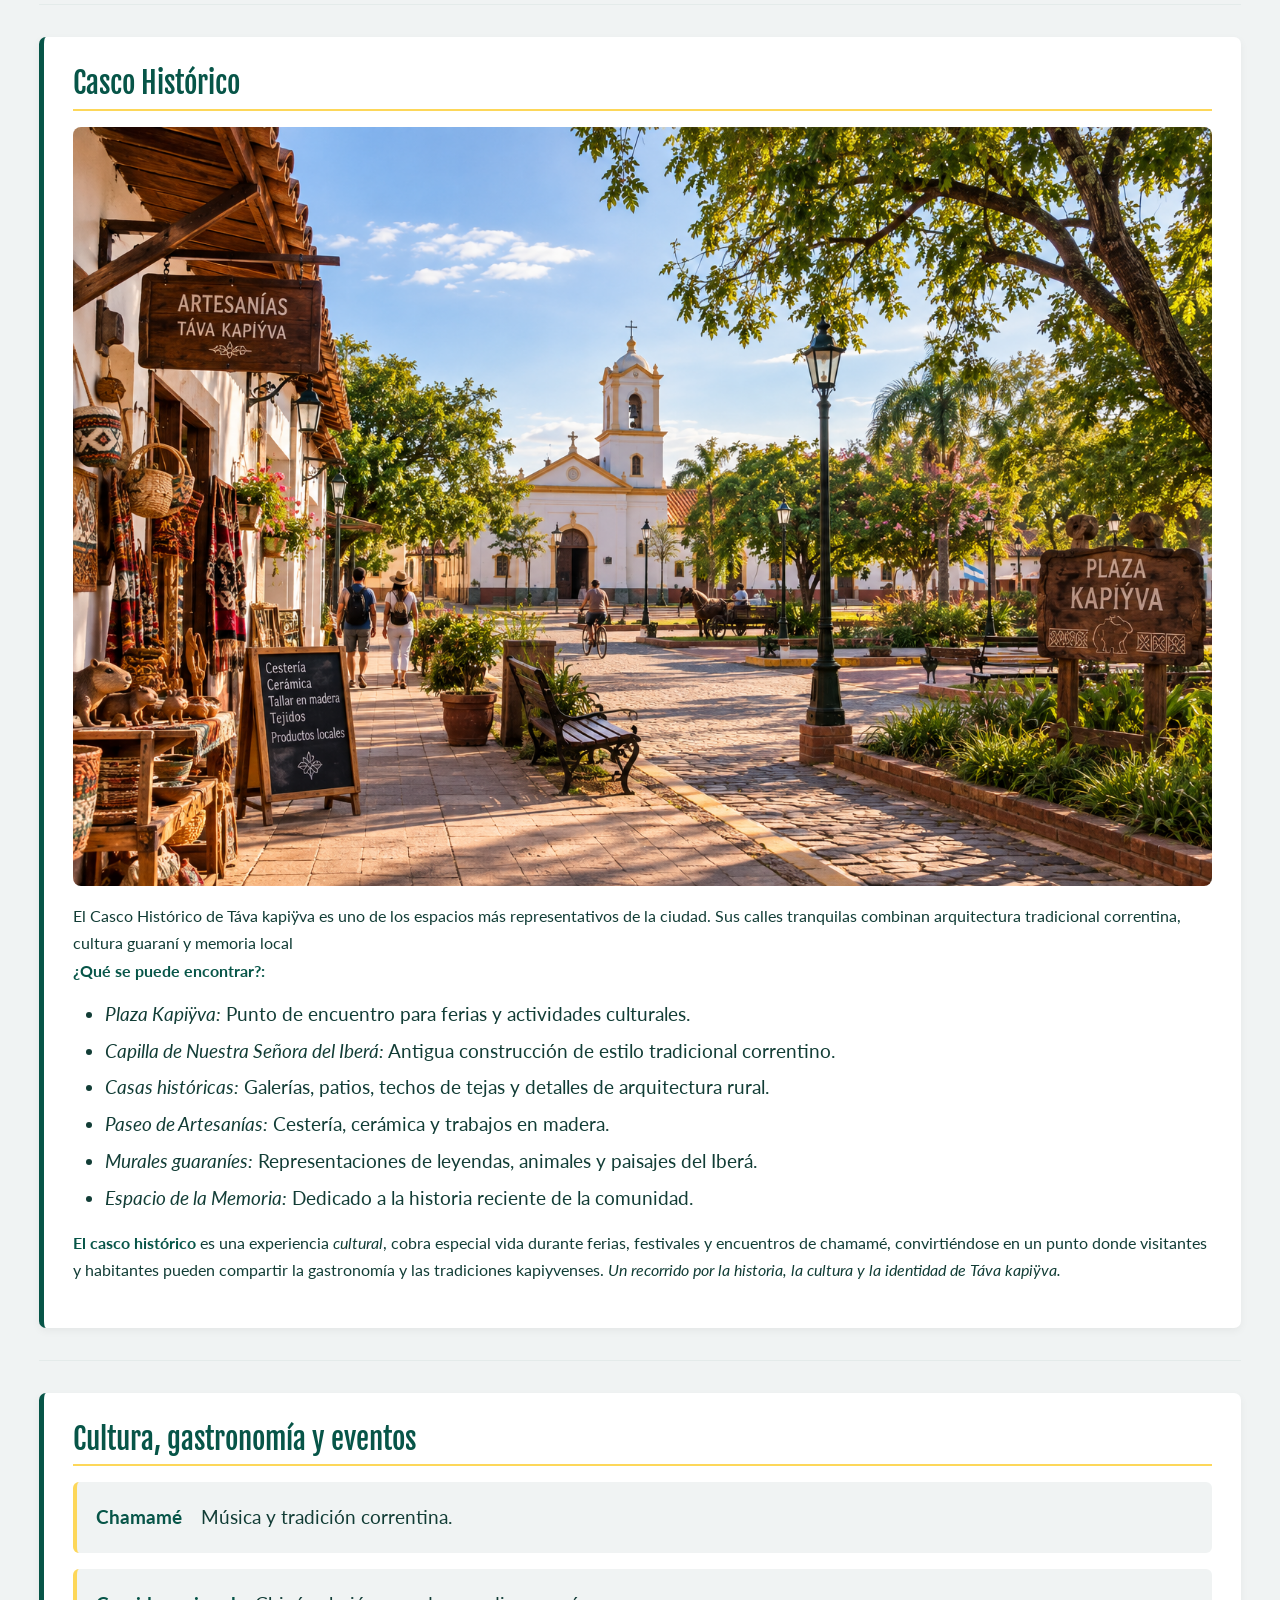
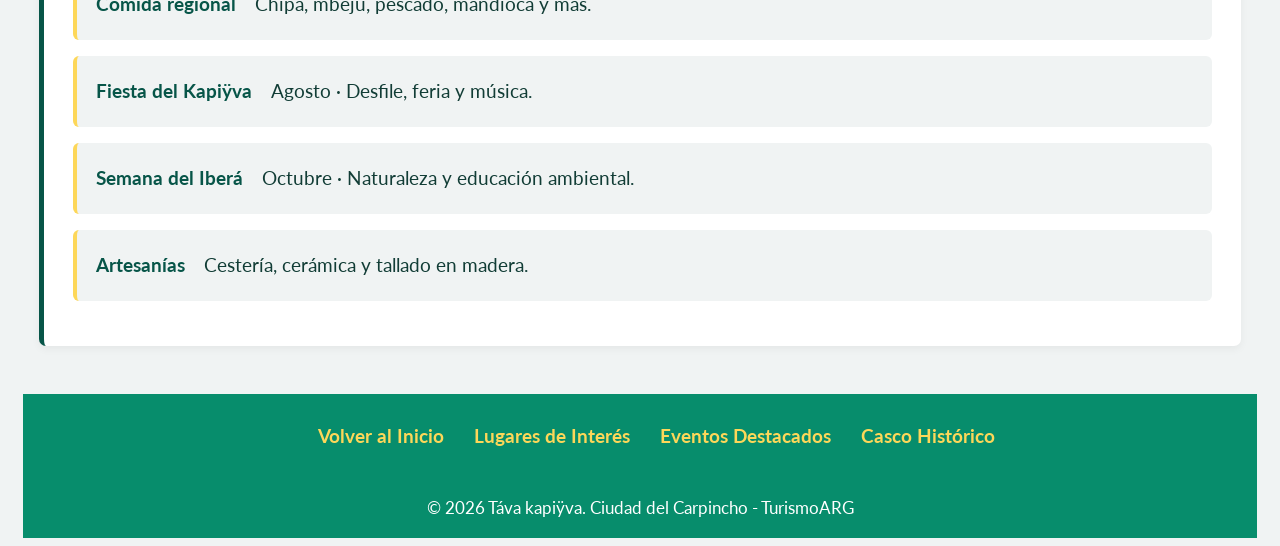
==== commit 1970278a: "Arregle a tabla del index usando e css" ====
--- a/index.html
+++ b/index.html
@@ -75,7 +75,7 @@
                 </p>
             </div>
             <br>
-            <table border="1">
+            <table>
                 <thead>
                     <tr>
                         <th>
--- a/CSS/estilos.css
+++ b/CSS/estilos.css
@@ -21,6 +21,7 @@
     --color-letra-modo-oscuro: #ffffff;
     --color-fondo-modo-claro: #f0f3f3;
     --color-card-modo-oscuro: #0b4238;
+    
 }
 
 /* Reset */
@@ -130,7 +131,7 @@
 
 /* Header */
 header {
-    display: flex;
+    display: block;
     flex-direction: column;
     justify-content: flex-start;
     background-color: var(--color-header);
@@ -208,8 +209,8 @@
     color: var(--color-acento);
     font-family: var(--fuente-principal);
     font-weight: 700;
+    display: inline-block;
     padding: 10px;
-    display: inline-block;
     transition: transform 0.3s ease, color 0.3s ease;
 }
 
@@ -223,6 +224,8 @@
 nav ul,
 footer ul {
     display: flex;
+    flex-wrap: wrap;
+    justify-content: center;
     align-items: center;
     gap: 10px;
     list-style: none;
@@ -305,8 +308,14 @@
     border: 1px solid var(--color-borde-tarjeta);
 }
 
+/* ul de contacto.html */
 #información ul {
     list-style: none;
+}
+
+#información a {
+    overflow-wrap: break-word;
+    word-break: break-word;
 }
 
 /* mark */
@@ -453,6 +462,12 @@
     cursor: pointer;
 }
 
+td, th, p, div {
+    overflow-wrap: break-word;
+    word-wrap: break-word;
+    max-width: 100%;
+}
+
 /* FORMULARIO */
 
 form input,
@@ -526,4 +541,14 @@
     object-fit: cover;
     border-radius: 8px;
     position: relative;
+}
+
+#SobreLaCiudad table th:nth-child(1),
+#SobreLaCiudad table td:nth-child(1) {  
+    width: 30%;
+}
+
+#SobreLaCiudad table th:nth-child(2),
+#SobreLaCiudad table td:nth-child(2) {  
+    width: 70%;
 }
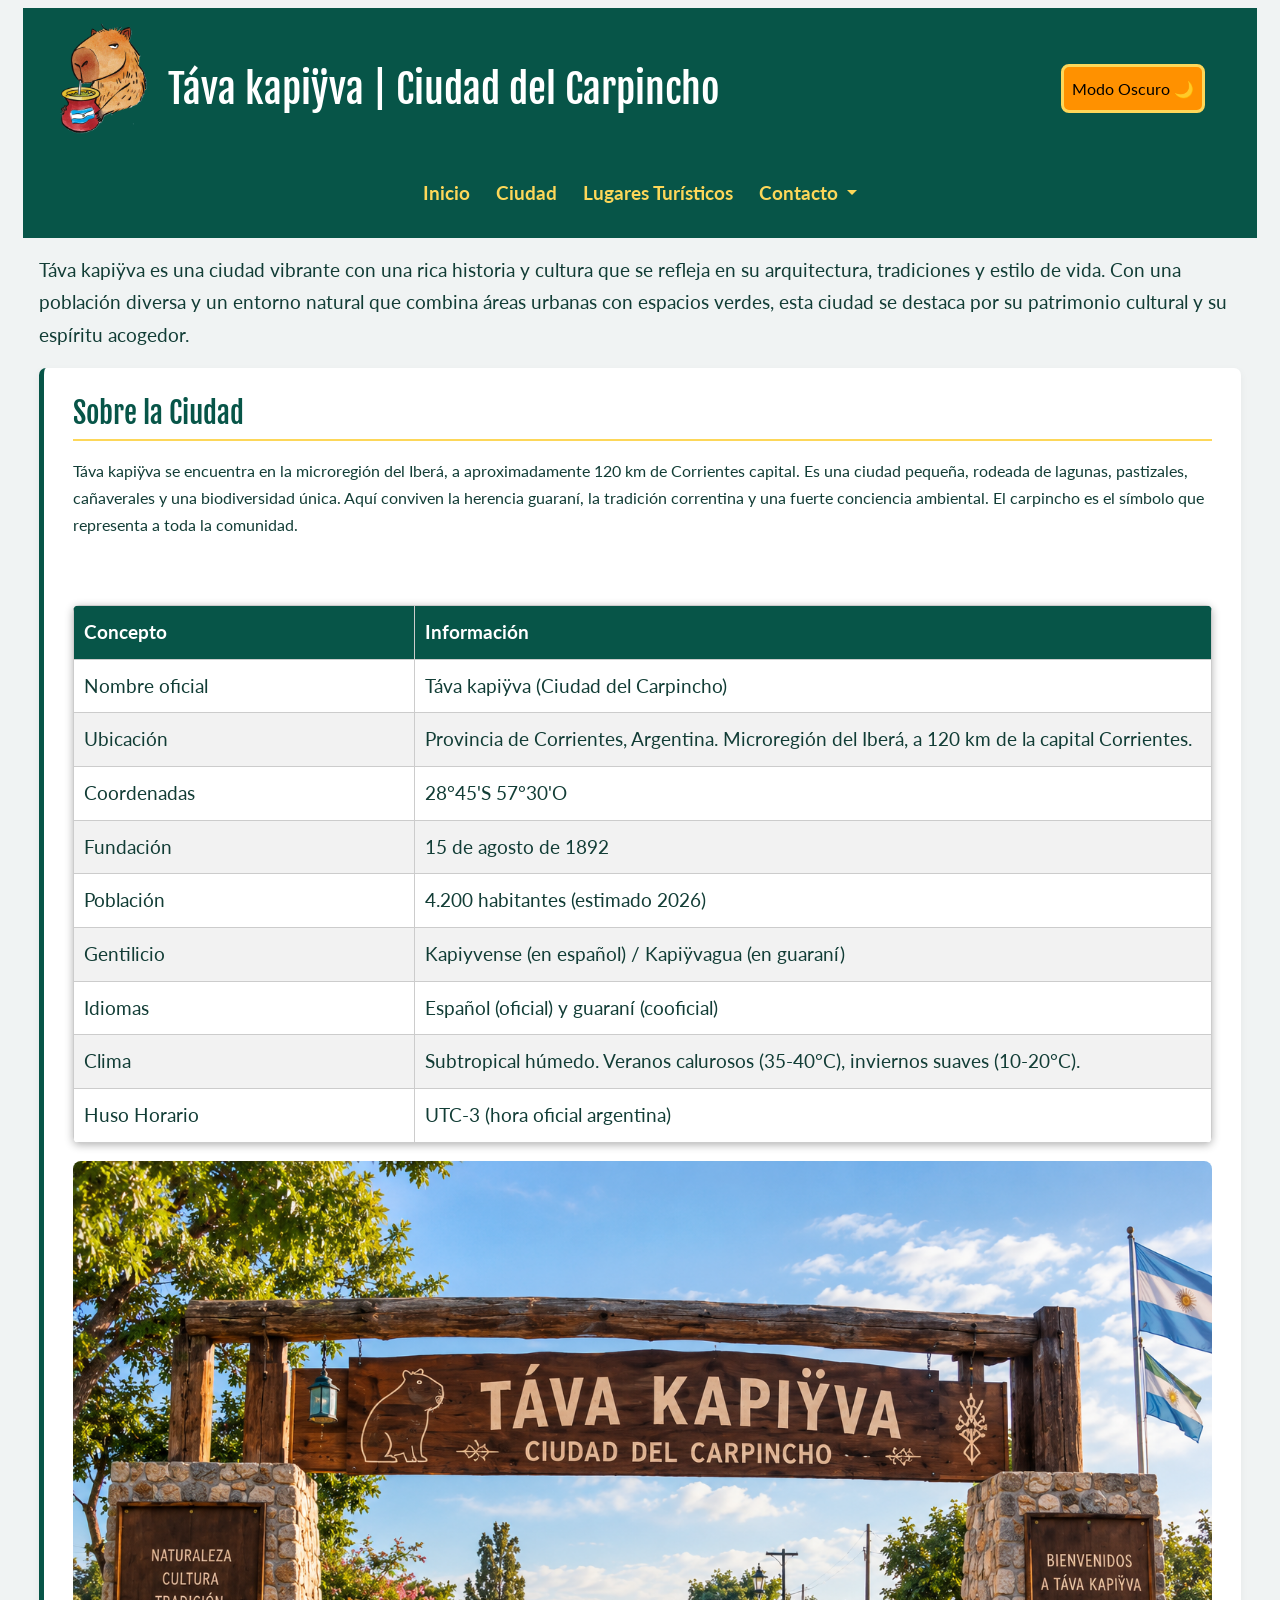
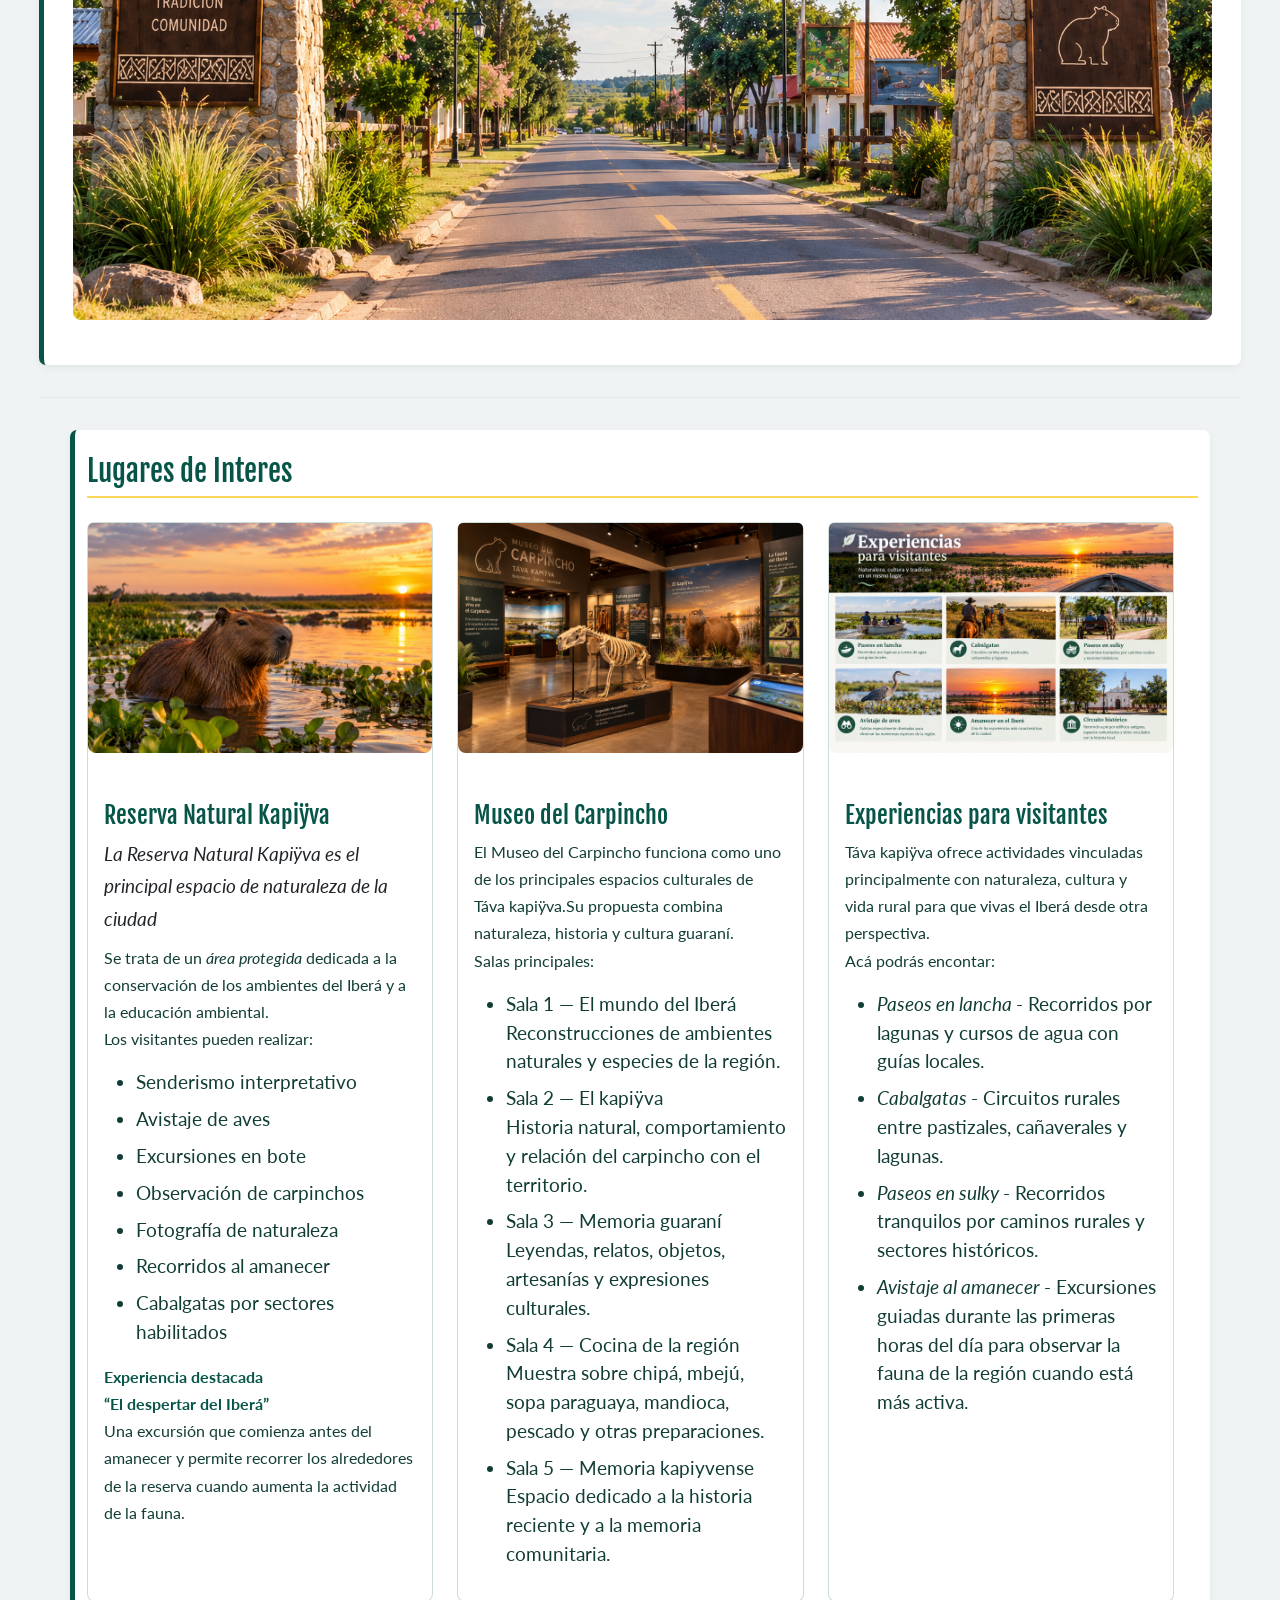
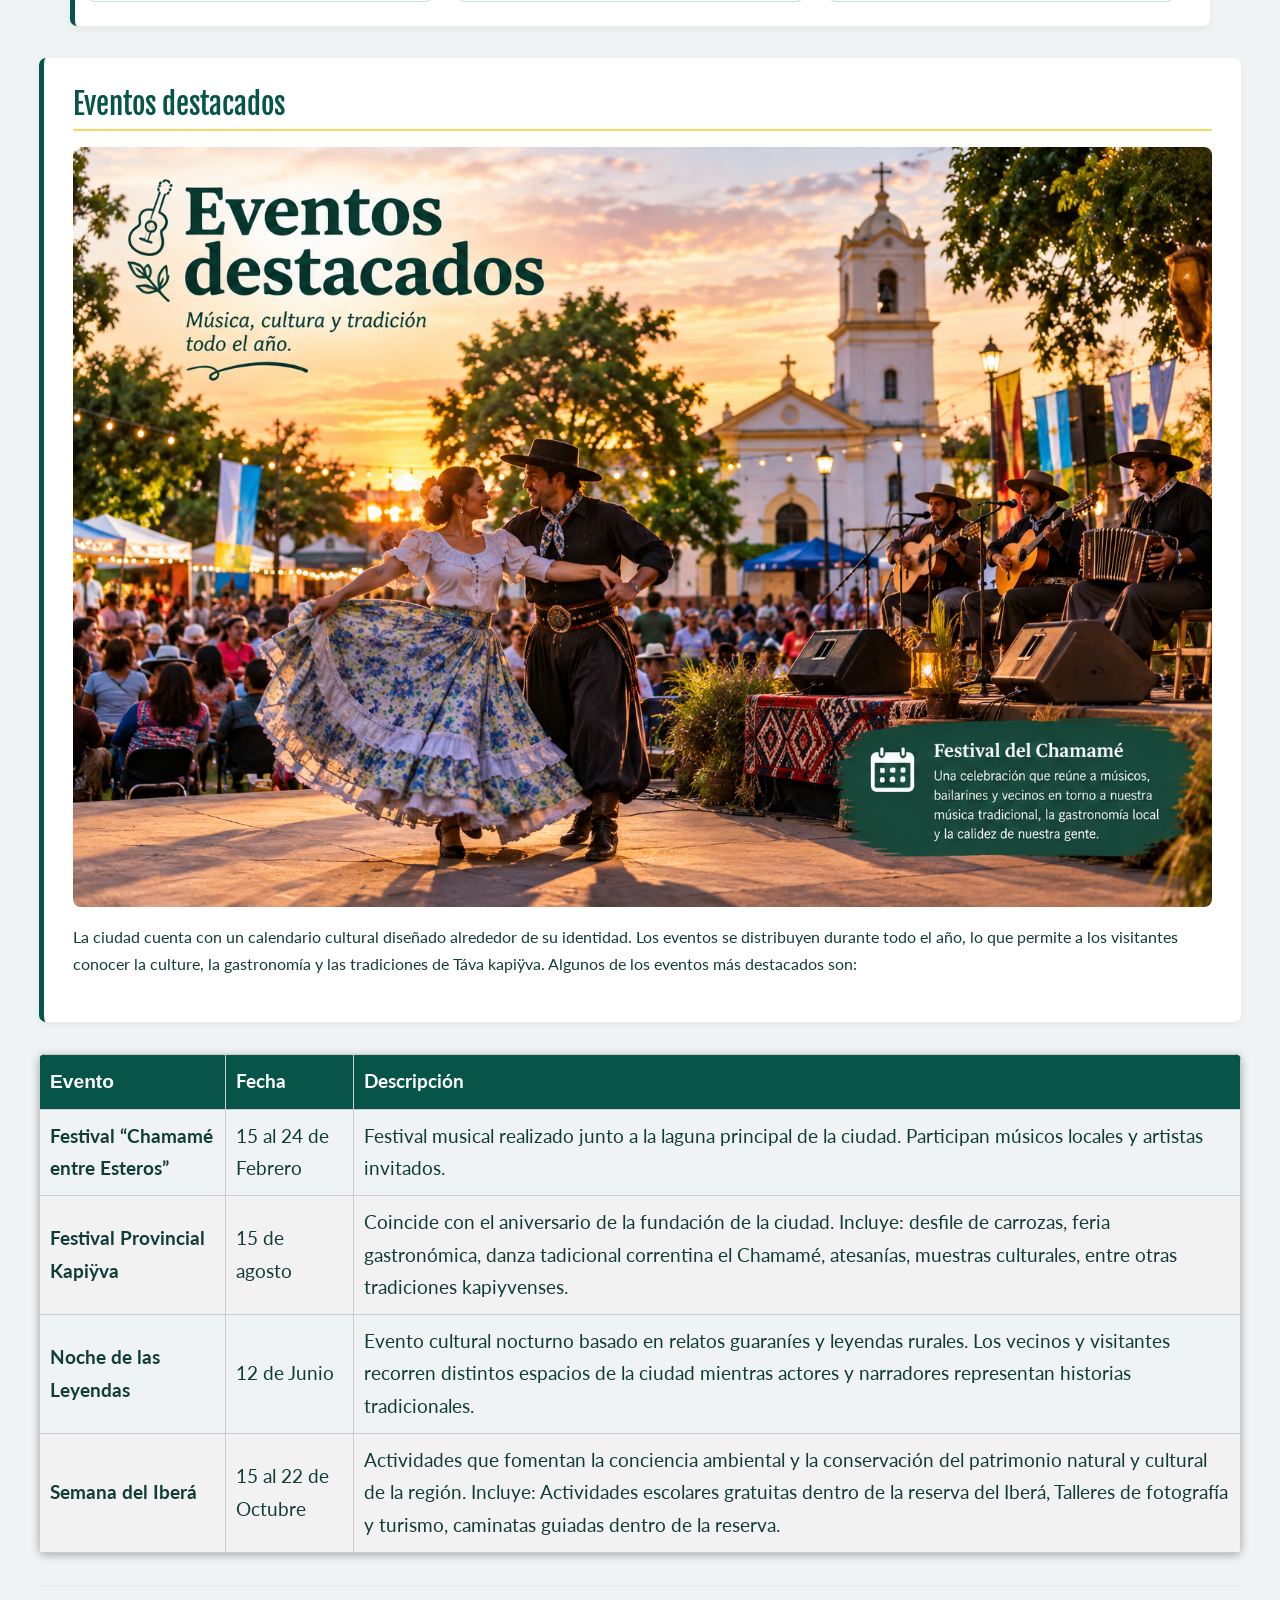
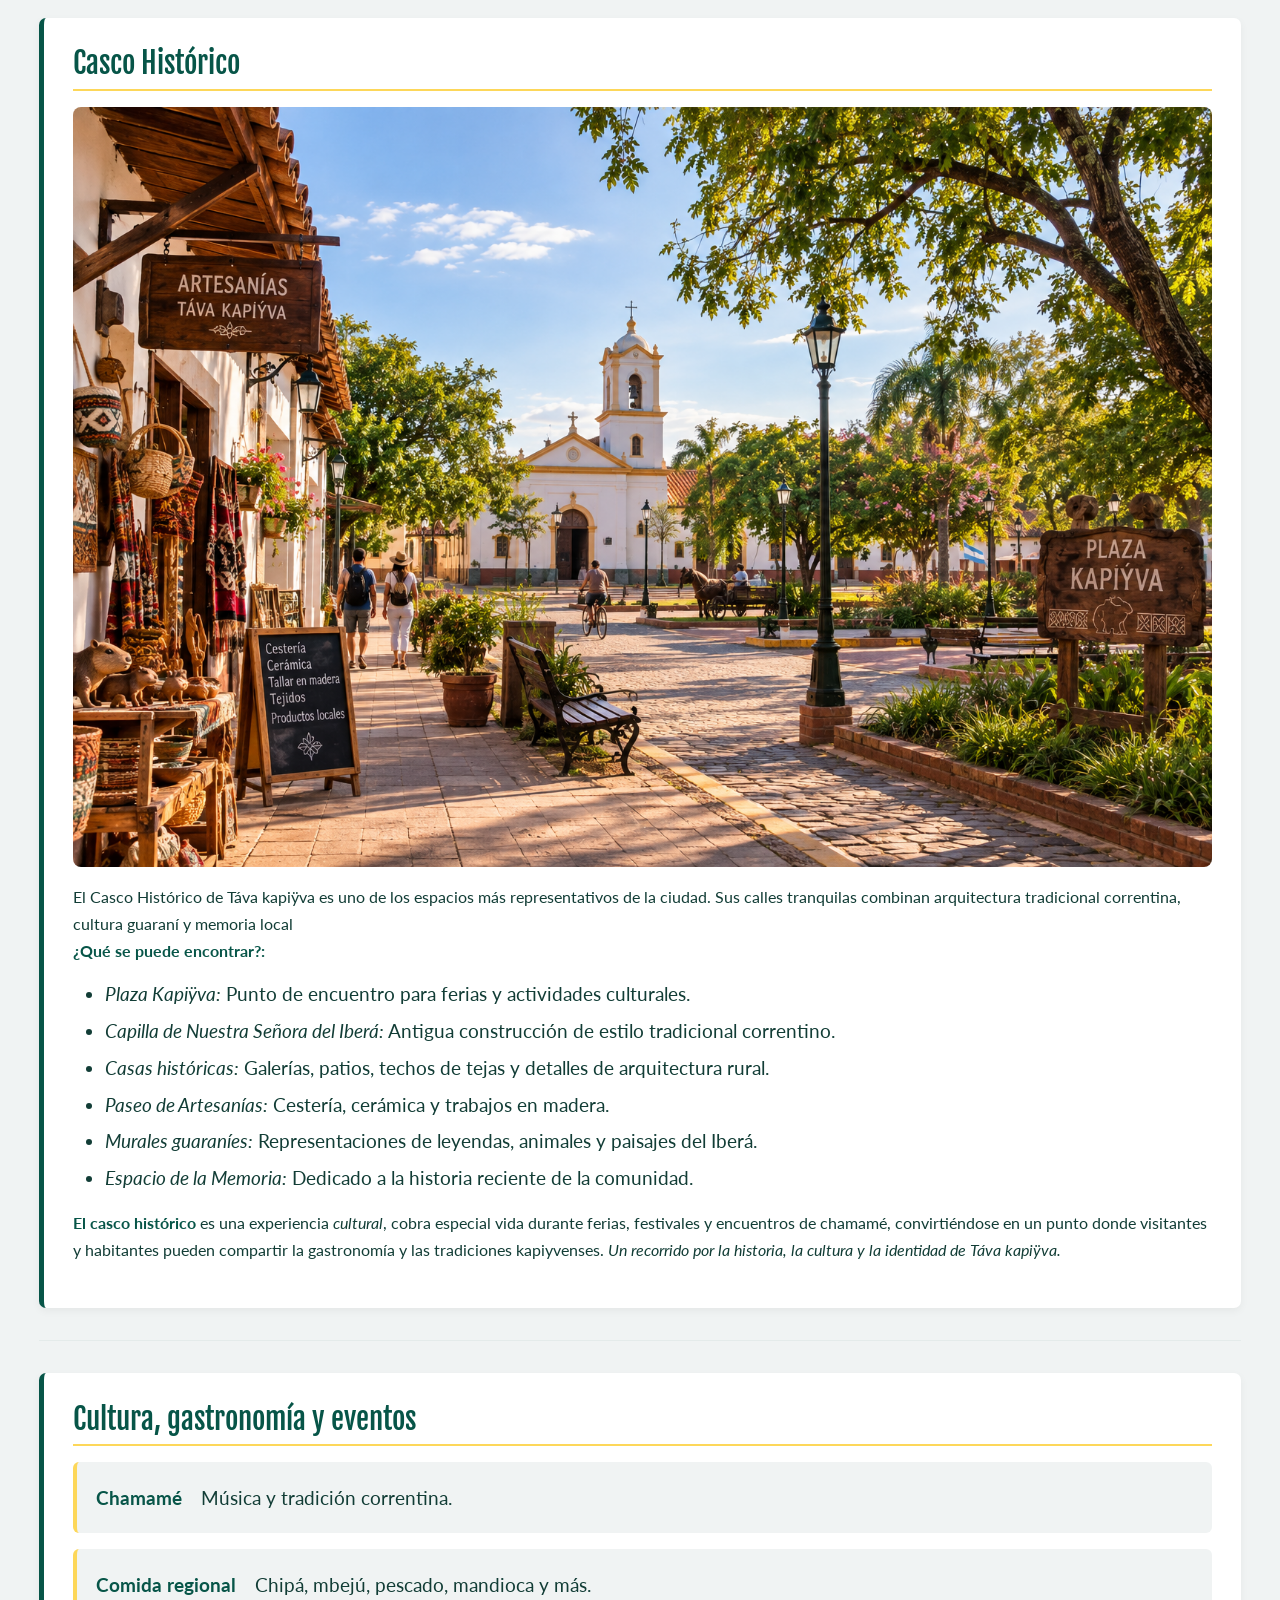
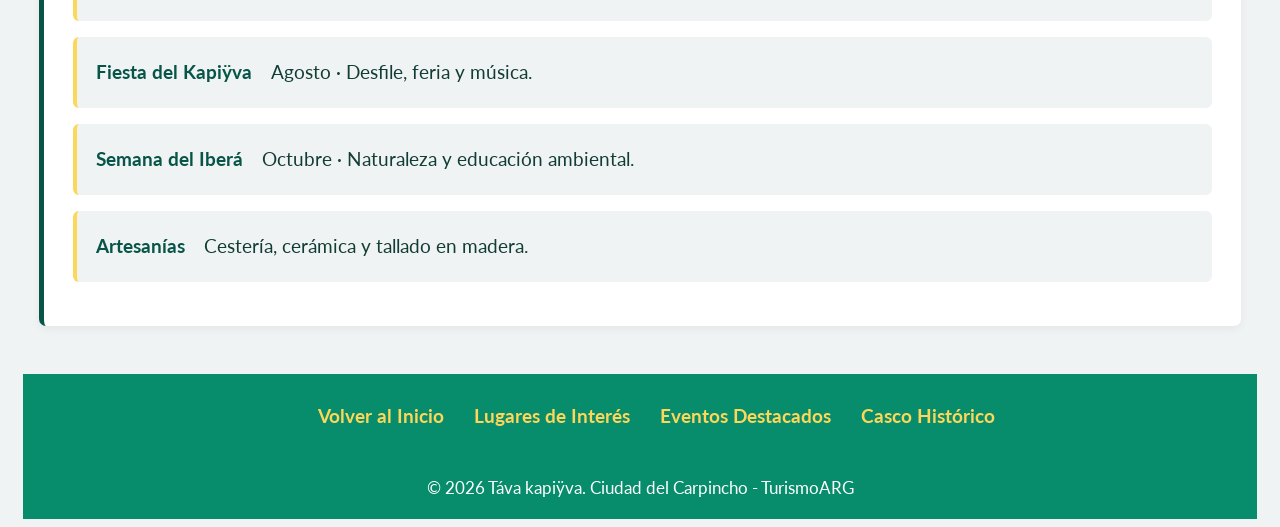
==== commit aae173e7: "Agrego cambio en la tabla index.html" ====
--- a/index.html
+++ b/index.html
@@ -9,15 +9,17 @@
     <link rel="shortcut icon" href="./Imagenes/logo-corrientes.png">
 
     <link href="https://cdn.jsdelivr.net/npm/bootstrap@5.3.3/dist/css/bootstrap.min.css" rel="stylesheet">
-    
+
     <link rel="preconnect" href="https://fonts.googleapis.com">
     <link rel="preconnect" href="https://fonts.gstatic.com" crossorigin>
     <link href="https://fonts.googleapis.com/css2?family=Fjalla+One&display=swap" rel="stylesheet">
 
     <link rel="preconnect" href="https://fonts.googleapis.com">
     <link rel="preconnect" href="https://fonts.gstatic.com" crossorigin>
-    <link href="https://fonts.googleapis.com/css2?family=Lato:ital,wght@0,100;0,300;0,400;0,700;0,900;1,100;1,300;1,400;1,700;1,900&display=swap" rel="stylesheet">
-    
+    <link
+        href="https://fonts.googleapis.com/css2?family=Lato:ital,wght@0,100;0,300;0,400;0,700;0,900;1,100;1,300;1,400;1,700;1,900&display=swap"
+        rel="stylesheet">
+
     <link rel="stylesheet" href="CSS/estilos.css">
 </head>
 
@@ -29,32 +31,36 @@
             <button id="btn-cambio"> Modo oscuro 🌙 </button>
         </div>
         <nav class="navbar navbar-expand-lg">
-        <div class="container-fluid">
-            <button class="navbar-toggler" type="button" data-bs-toggle="collapse" data-bs-target="#navbarScroll" aria-controls="navbarScroll" aria-expanded="false" aria-label="Toggle navigation">
-            <span class="navbar-toggler-icon"></span>
-            </button>
-            <div class="collapse navbar-collapse" id="navbarScroll">
-            <ul class="navbar-nav me-auto my-2 my-lg-0 navbar-nav-scroll">
-                <li class="nav-item">
-                <a class="nav-link" href="index.html"> Inicio </a>
-                </li>
-                <li class="nav-item">
-                <a class="nav-link" href="ciudad.html"> Ciudad </a>
-                </li>
-                <li class="nav-item">
-                <a class="nav-link" href="lugares.html"> Lugares Turísticos </a>
-                </li>
-                <li class="nav-item dropdown">
-                <a class="nav-link dropdown-toggle" href="contacto.html" role="button" data-bs-toggle="dropdown" aria-expanded="false">
-                    Contacto
-                </a>
-                <ul class="dropdown-menu">
-                    <li><a class="dropdown-item" href="contacto.html"> Ir a Contacto </a></li>
-                    <li><a class="dropdown-item" href="https://www.instagram.com/ibera.pellegrini?cplk=MWVhOWVydnd4NmxsYg==" target="_blank" rel="noopener noreferrer"> Ir a Instagram </a></li>
-                </ul>
-            </ul>
+            <div class="container-fluid">
+                <button class="navbar-toggler" type="button" data-bs-toggle="collapse" data-bs-target="#navbarScroll"
+                    aria-controls="navbarScroll" aria-expanded="false" aria-label="Toggle navigation">
+                    <span class="navbar-toggler-icon"></span>
+                </button>
+                <div class="collapse navbar-collapse" id="navbarScroll">
+                    <ul class="navbar-nav me-auto my-2 my-lg-0 navbar-nav-scroll">
+                        <li class="nav-item">
+                            <a class="nav-link" href="index.html"> Inicio </a>
+                        </li>
+                        <li class="nav-item">
+                            <a class="nav-link" href="ciudad.html"> Ciudad </a>
+                        </li>
+                        <li class="nav-item">
+                            <a class="nav-link" href="lugares.html"> Lugares Turísticos </a>
+                        </li>
+                        <li class="nav-item dropdown">
+                            <a class="nav-link dropdown-toggle" href="contacto.html" role="button"
+                                data-bs-toggle="dropdown" aria-expanded="false">
+                                Contacto
+                            </a>
+                            <ul class="dropdown-menu">
+                                <li><a class="dropdown-item" href="contacto.html"> Ir a Contacto </a></li>
+                                <li><a class="dropdown-item"
+                                        href="https://www.instagram.com/ibera.pellegrini?cplk=MWVhOWVydnd4NmxsYg=="
+                                        target="_blank" rel="noopener noreferrer"> Ir a Instagram </a></li>
+                            </ul>
+                    </ul>
+                </div>
             </div>
-        </div>
         </nav>
     </header>
 
@@ -269,51 +275,52 @@
         </section>
         <section id="EventosDestacados">
             <h2> Eventos destacados </h2>
-            <img src="Imagenes/EventosDestacados.png" alt="El Festival del Chamame uno de los Eventos Destacados de Táva Kapiÿva" width="850">
+            <img src="Imagenes/EventosDestacados.png"
+                alt="El Festival del Chamame uno de los Eventos Destacados de Táva Kapiÿva" width="850">
             <p>
                 La ciudad cuenta con un calendario cultural diseñado alrededor de su identidad. Los eventos se
                 distribuyen durante todo el año, lo que permite a los visitantes conocer la culture, la gastronomía y
                 las tradiciones de Táva kapiÿva. Algunos de los eventos más destacados son:
             </p>
-            <table border="1">
-                <thead>
-                    <tr>
-                        <th><strong> Evento </strong></th>
-                        <th> Fecha </th>
-                        <th> Descripción </th>
-                    </tr>
-                </thead>
-                <tbody>
-                    <tr>
-                        <td> <strong> Festival “Chamamé entre Esteros” </strong> </td>
-                        <td> 15 al 24 de Febrero </td>
-                        <td> Festival musical realizado junto a la laguna principal de la ciudad. Participan músicos
-                            locales y artistas invitados. </td>
-                    </tr>
-                    <tr>
-                        <td> <strong>Festival Provincial Kapiÿva</strong> </td>
-                        <td> 15 de agosto </td>
-                        <td> Coincide con el aniversario de la fundación de la ciudad. Incluye: desfile de carrozas,
-                            feria gastronómica, danza tadicional correntina el Chamamé, atesanías, muestras culturales,
-                            entre otras tradiciones kapiyvenses. </td>
-                    </tr>
-                    <tr>
-                        <td> <strong> Noche de las Leyendas </strong> </td>
-                        <td> 12 de Junio </td>
-                        <td> Evento cultural nocturno basado en relatos guaraníes y leyendas rurales. Los vecinos y
-                            visitantes recorren distintos espacios de la ciudad mientras actores y narradores
-                            representan historias tradicionales. </td>
-                    </tr>
-                    <tr>
-                        <td> <strong> Semana del Iberá </strong> </td>
-                        <td> 15 al 22 de Octubre </td>
-                        <td> Actividades que fomentan la conciencia ambiental y la conservación del patrimonio natural y
-                            cultural de la región. Incluye: Actividades escolares gratuitas dentro de la reserva del
-                            Iberá, Talleres de fotografía y turismo, caminatas guiadas dentro de la reserva. </td>
-                    </tr>
-                </tbody>
-            </table>
         </section>
+        <table>
+            <thead>
+                <tr>
+                    <th><strong> Evento </strong></th>
+                    <th> Fecha </th>
+                    <th> Descripción </th>
+                </tr>
+            </thead>
+            <tbody>
+                <tr>
+                    <td> <strong> Festival “Chamamé entre Esteros” </strong> </td>
+                    <td> 15 al 24 de Febrero </td>
+                    <td> Festival musical realizado junto a la laguna principal de la ciudad. Participan músicos
+                        locales y artistas invitados. </td>
+                </tr>
+                <tr>
+                    <td> <strong>Festival Provincial Kapiÿva</strong> </td>
+                    <td> 15 de agosto </td>
+                    <td> Coincide con el aniversario de la fundación de la ciudad. Incluye: desfile de carrozas,
+                        feria gastronómica, danza tadicional correntina el Chamamé, atesanías, muestras culturales,
+                        entre otras tradiciones kapiyvenses. </td>
+                </tr>
+                <tr>
+                    <td> <strong> Noche de las Leyendas </strong> </td>
+                    <td> 12 de Junio </td>
+                    <td> Evento cultural nocturno basado en relatos guaraníes y leyendas rurales. Los vecinos y
+                        visitantes recorren distintos espacios de la ciudad mientras actores y narradores
+                        representan historias tradicionales. </td>
+                </tr>
+                <tr>
+                    <td> <strong> Semana del Iberá </strong> </td>
+                    <td> 15 al 22 de Octubre </td>
+                    <td> Actividades que fomentan la conciencia ambiental y la conservación del patrimonio natural y
+                        cultural de la región. Incluye: Actividades escolares gratuitas dentro de la reserva del
+                        Iberá, Talleres de fotografía y turismo, caminatas guiadas dentro de la reserva. </td>
+                </tr>
+            </tbody>
+        </table>
         <hr>
         <section id="CascoHistórico">
             <h2> Casco Histórico </h2>
